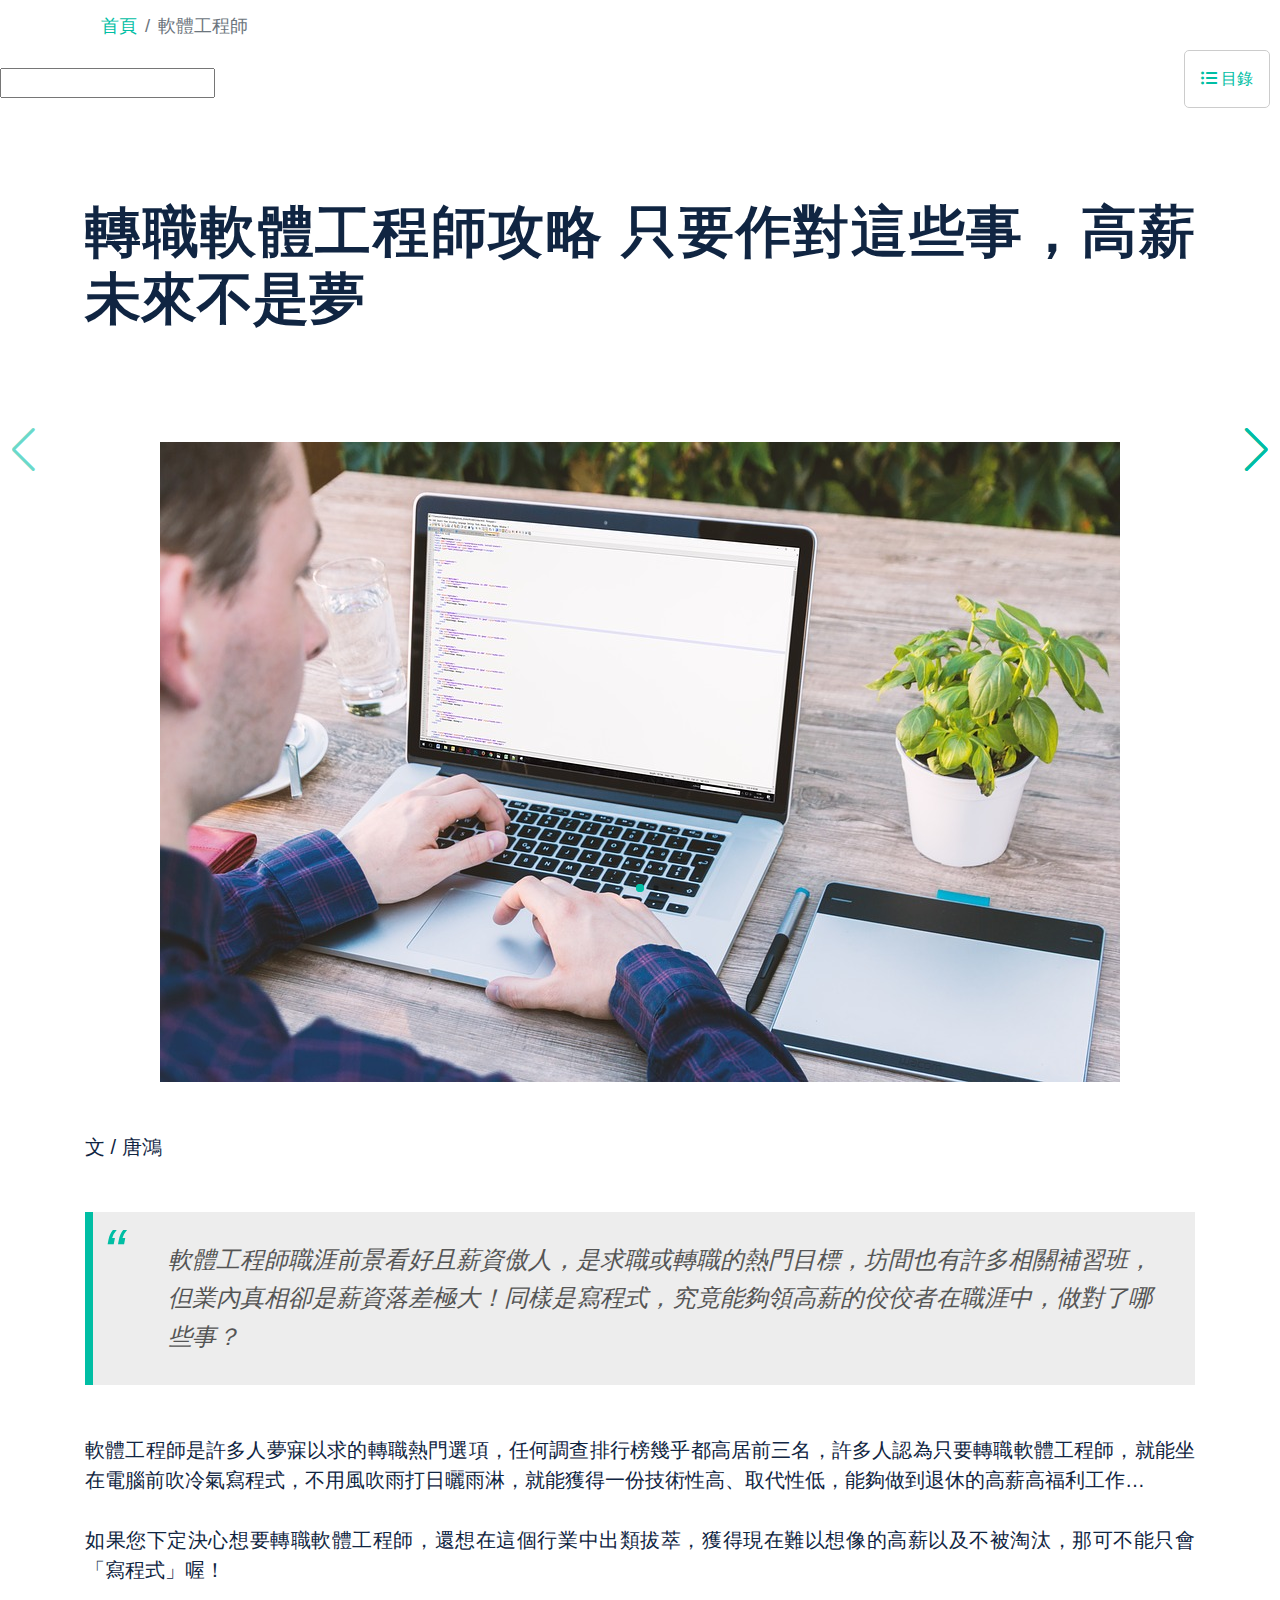
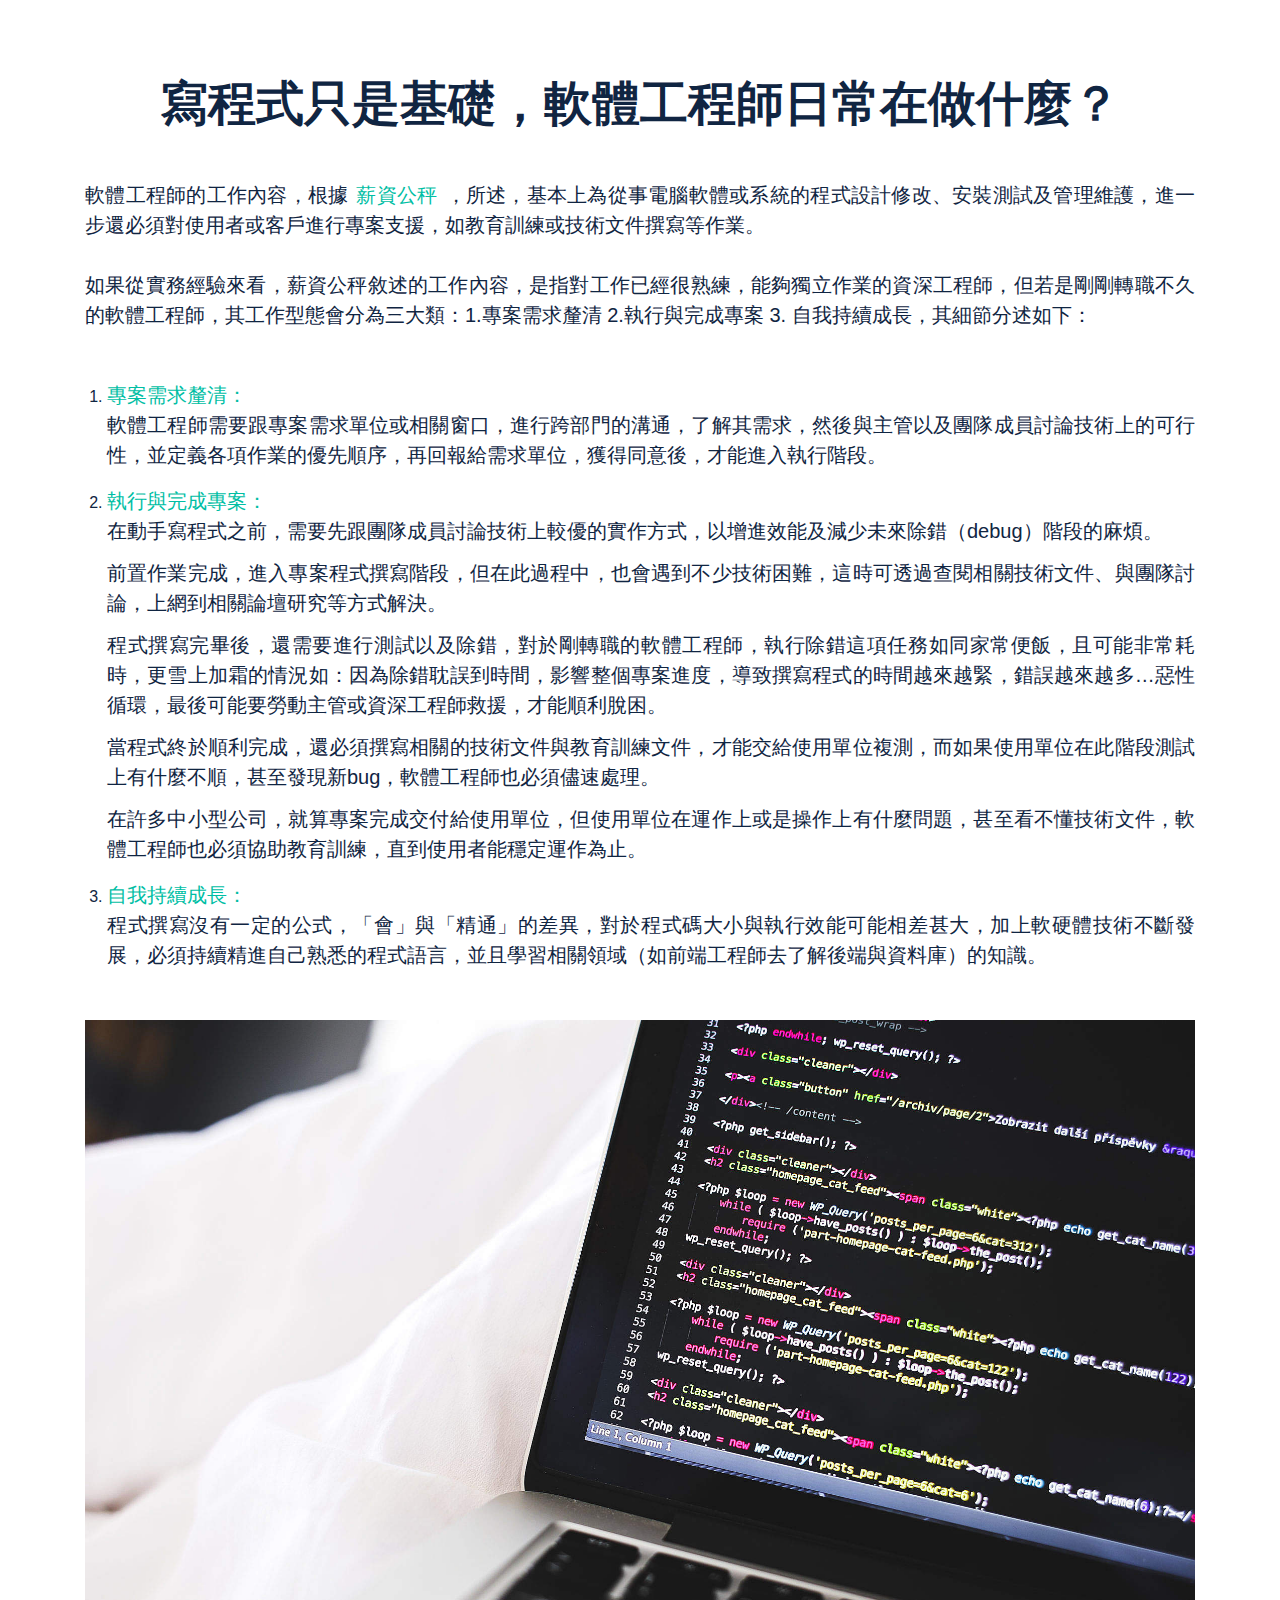
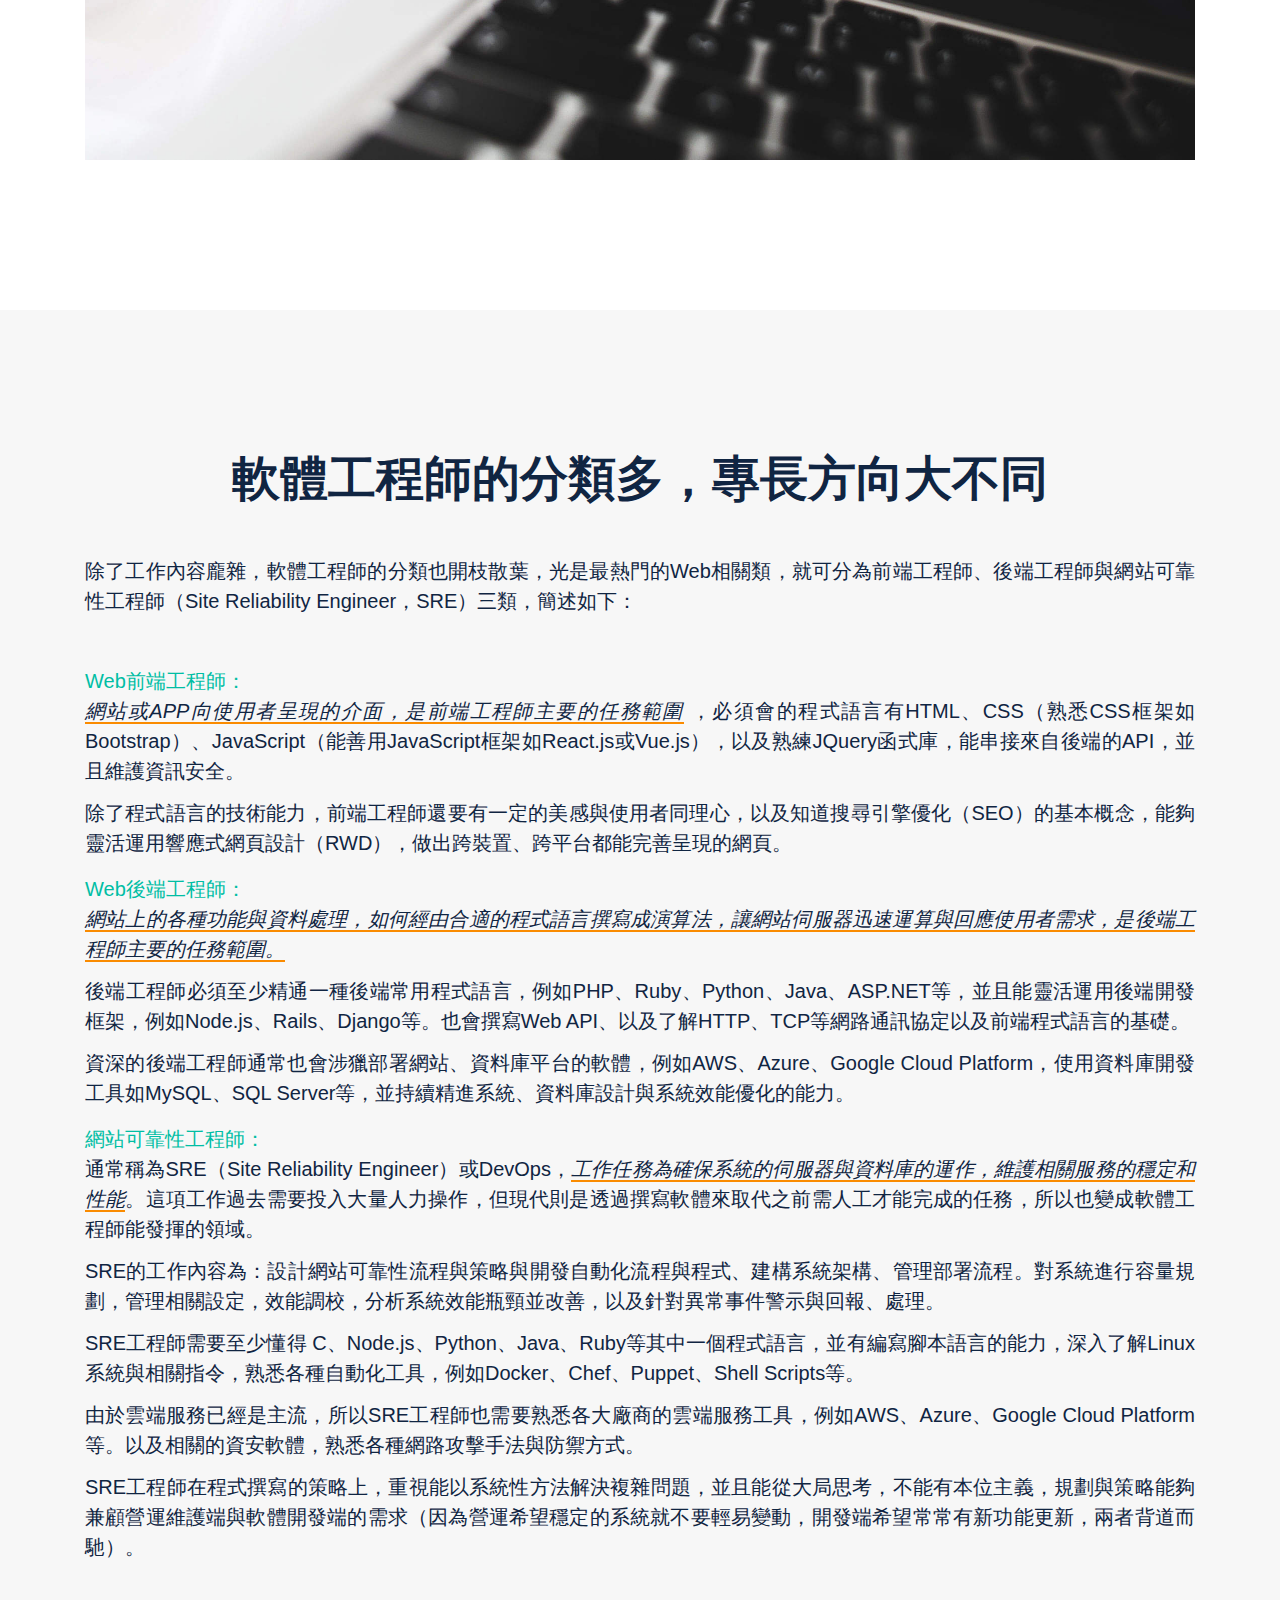
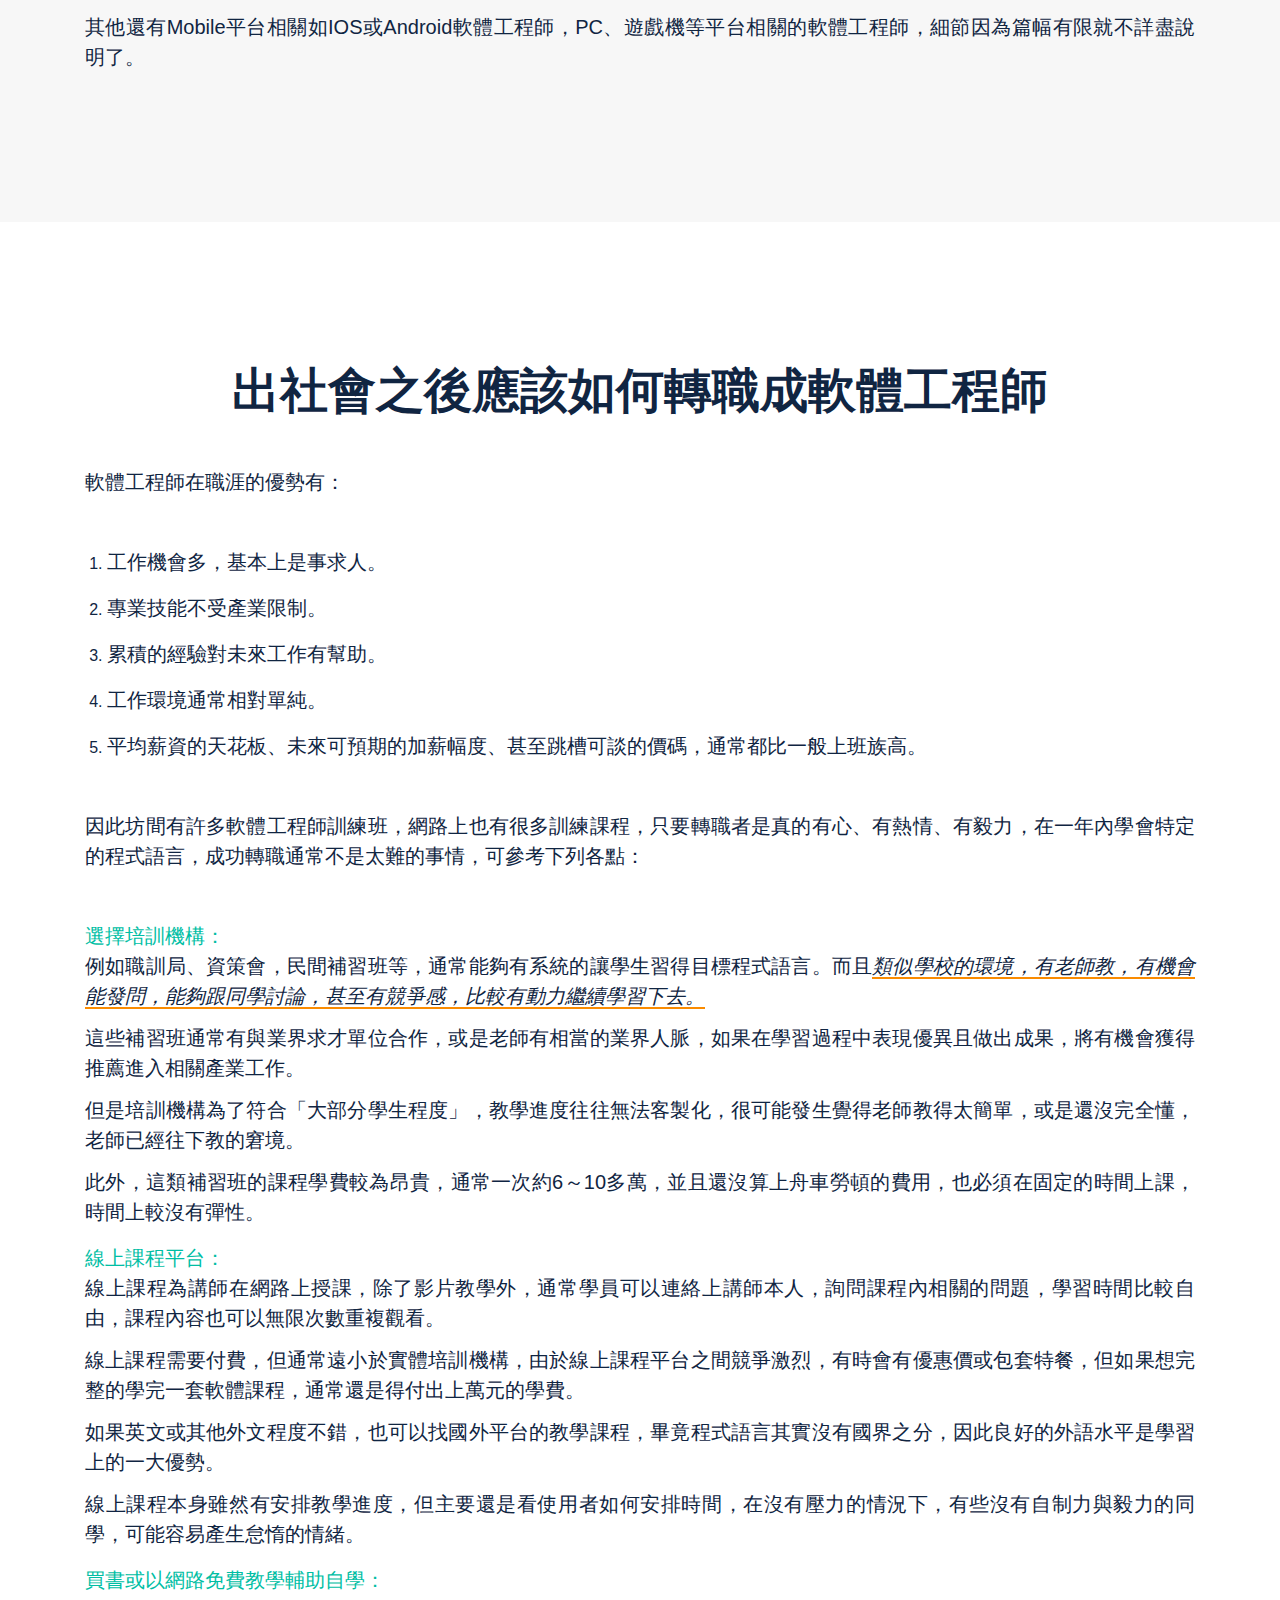
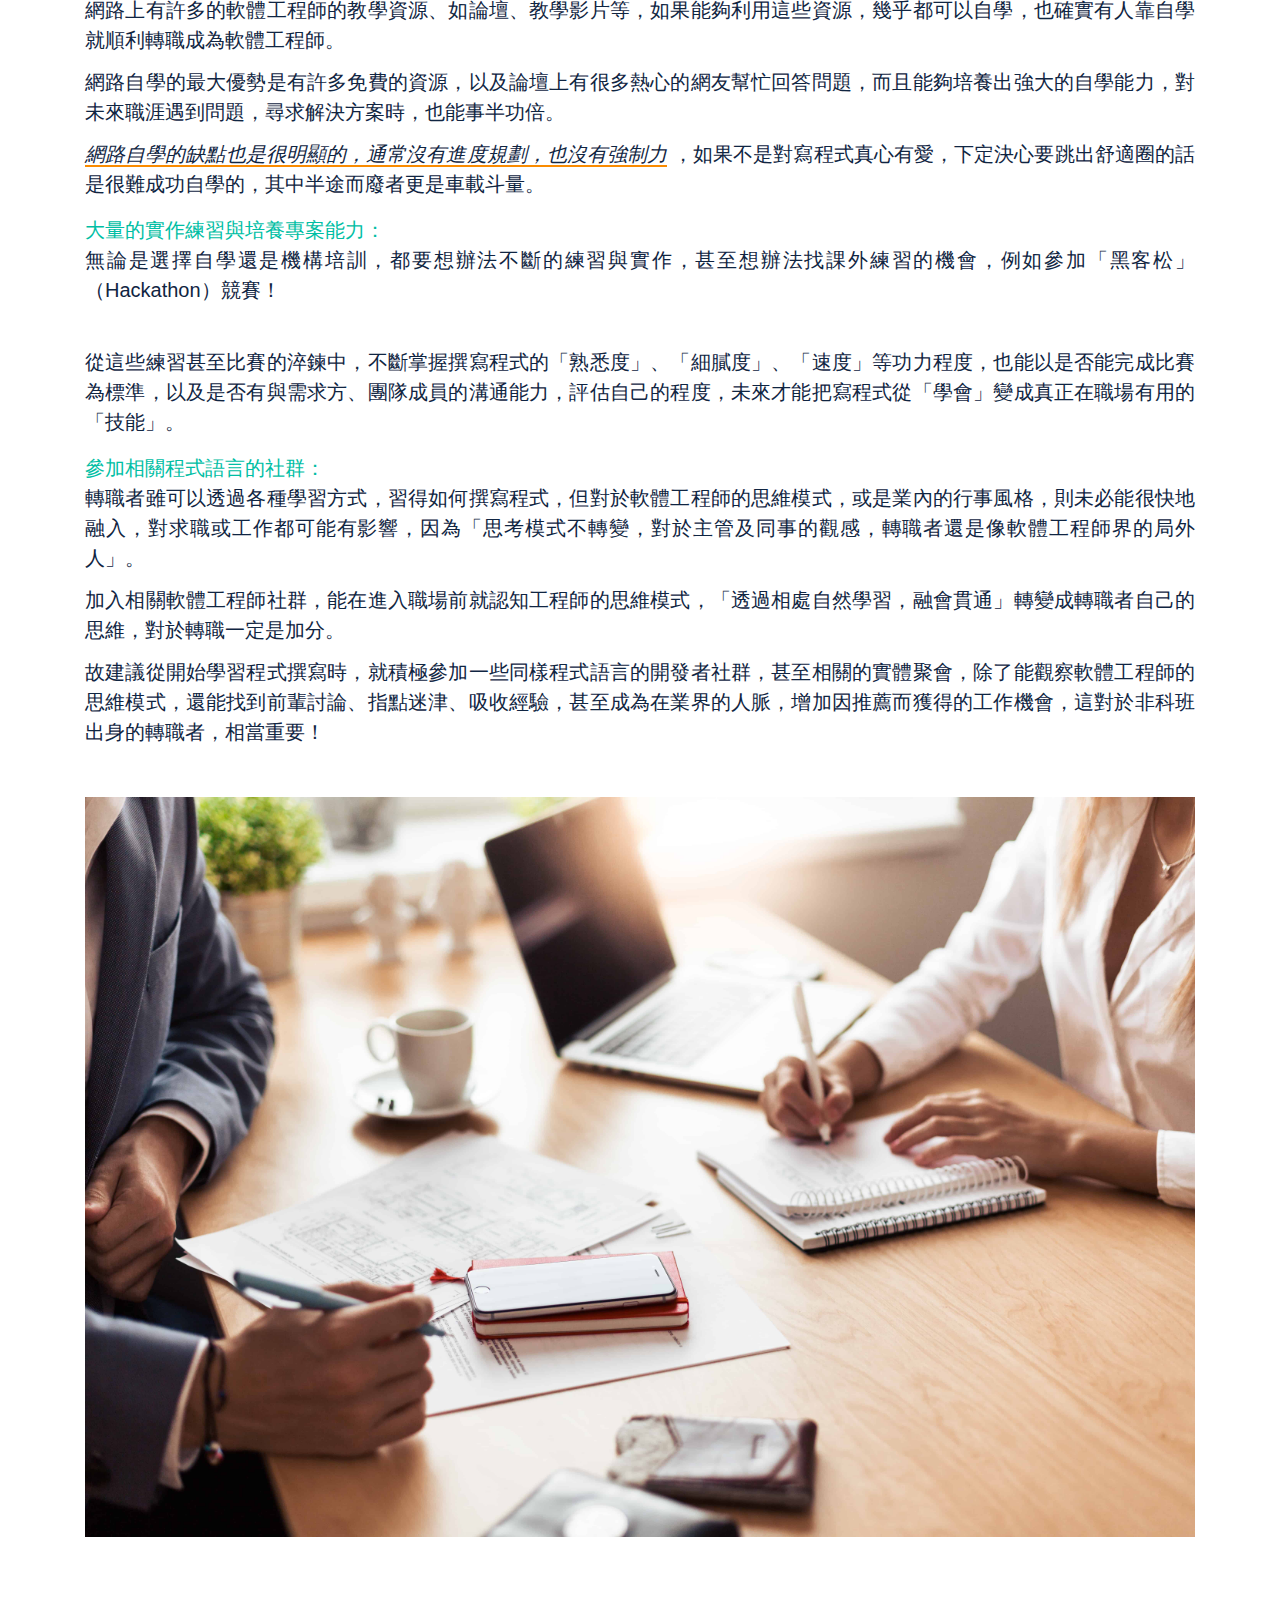
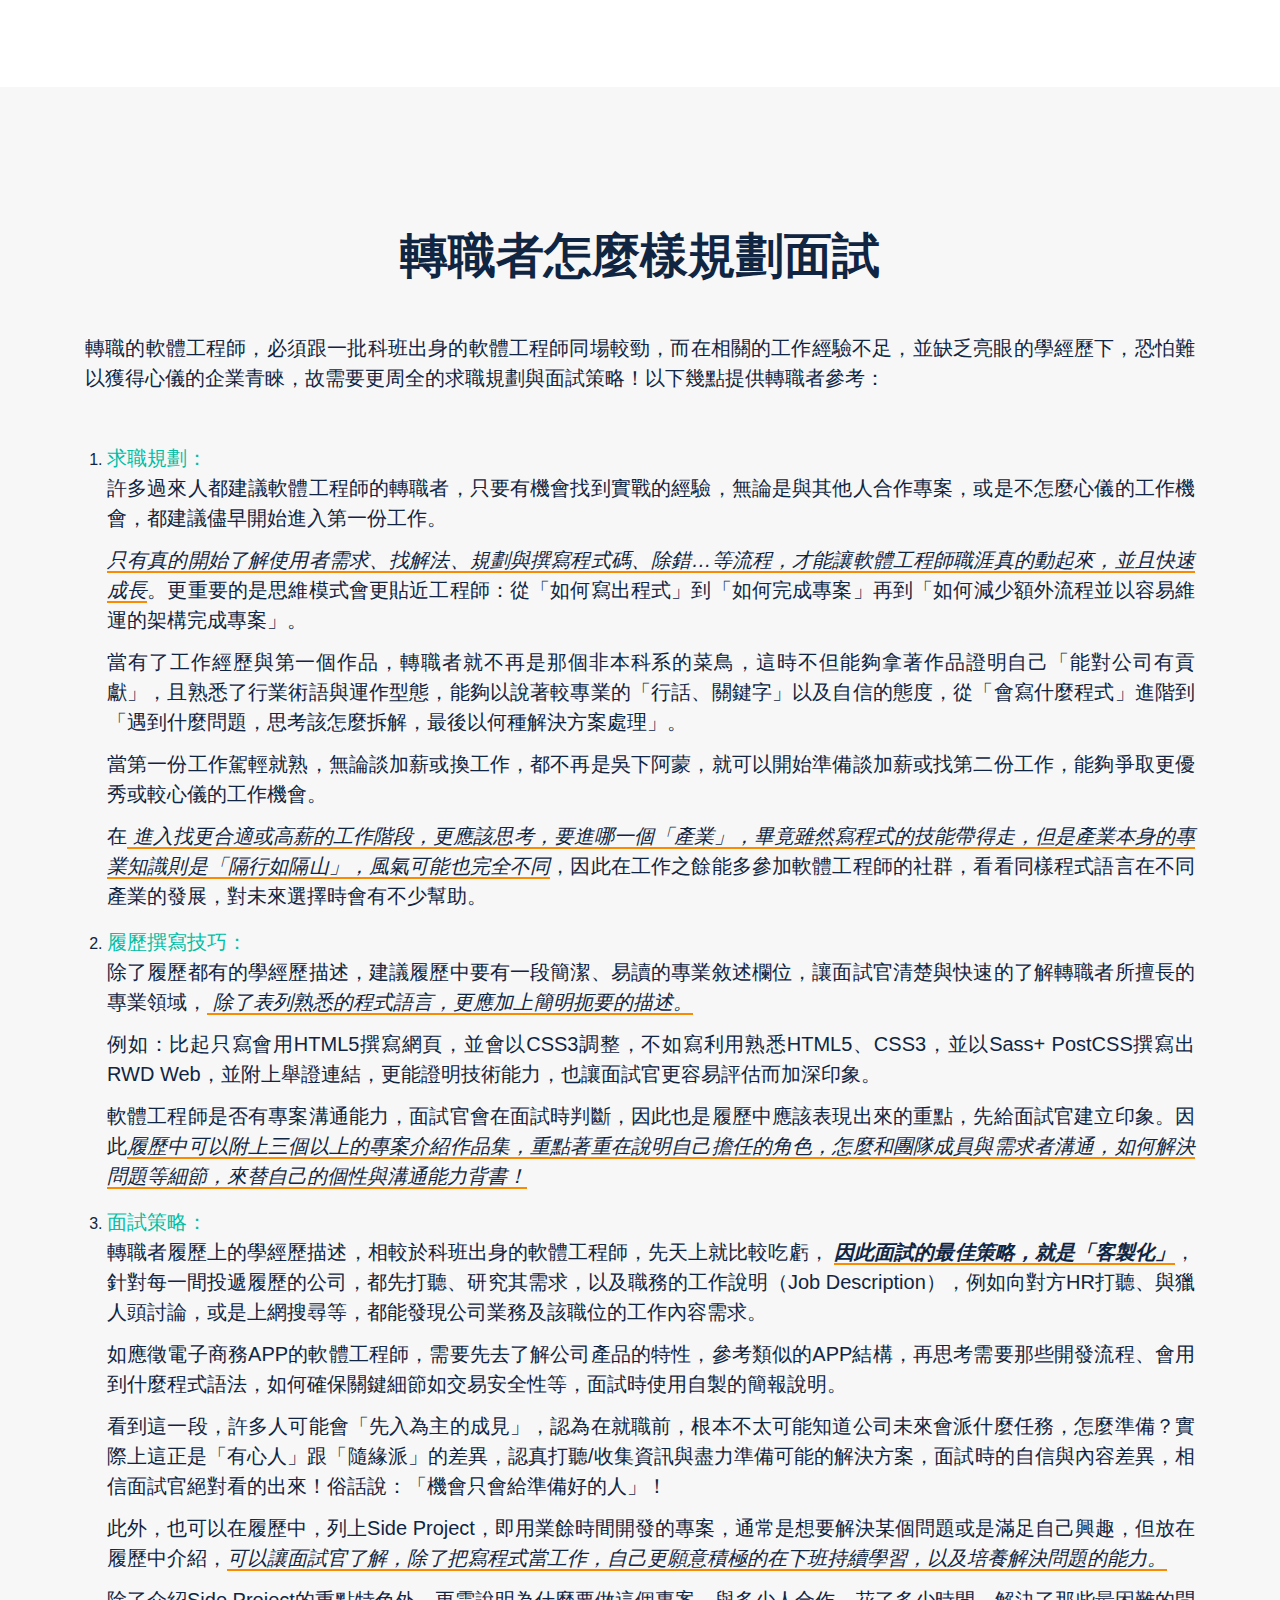
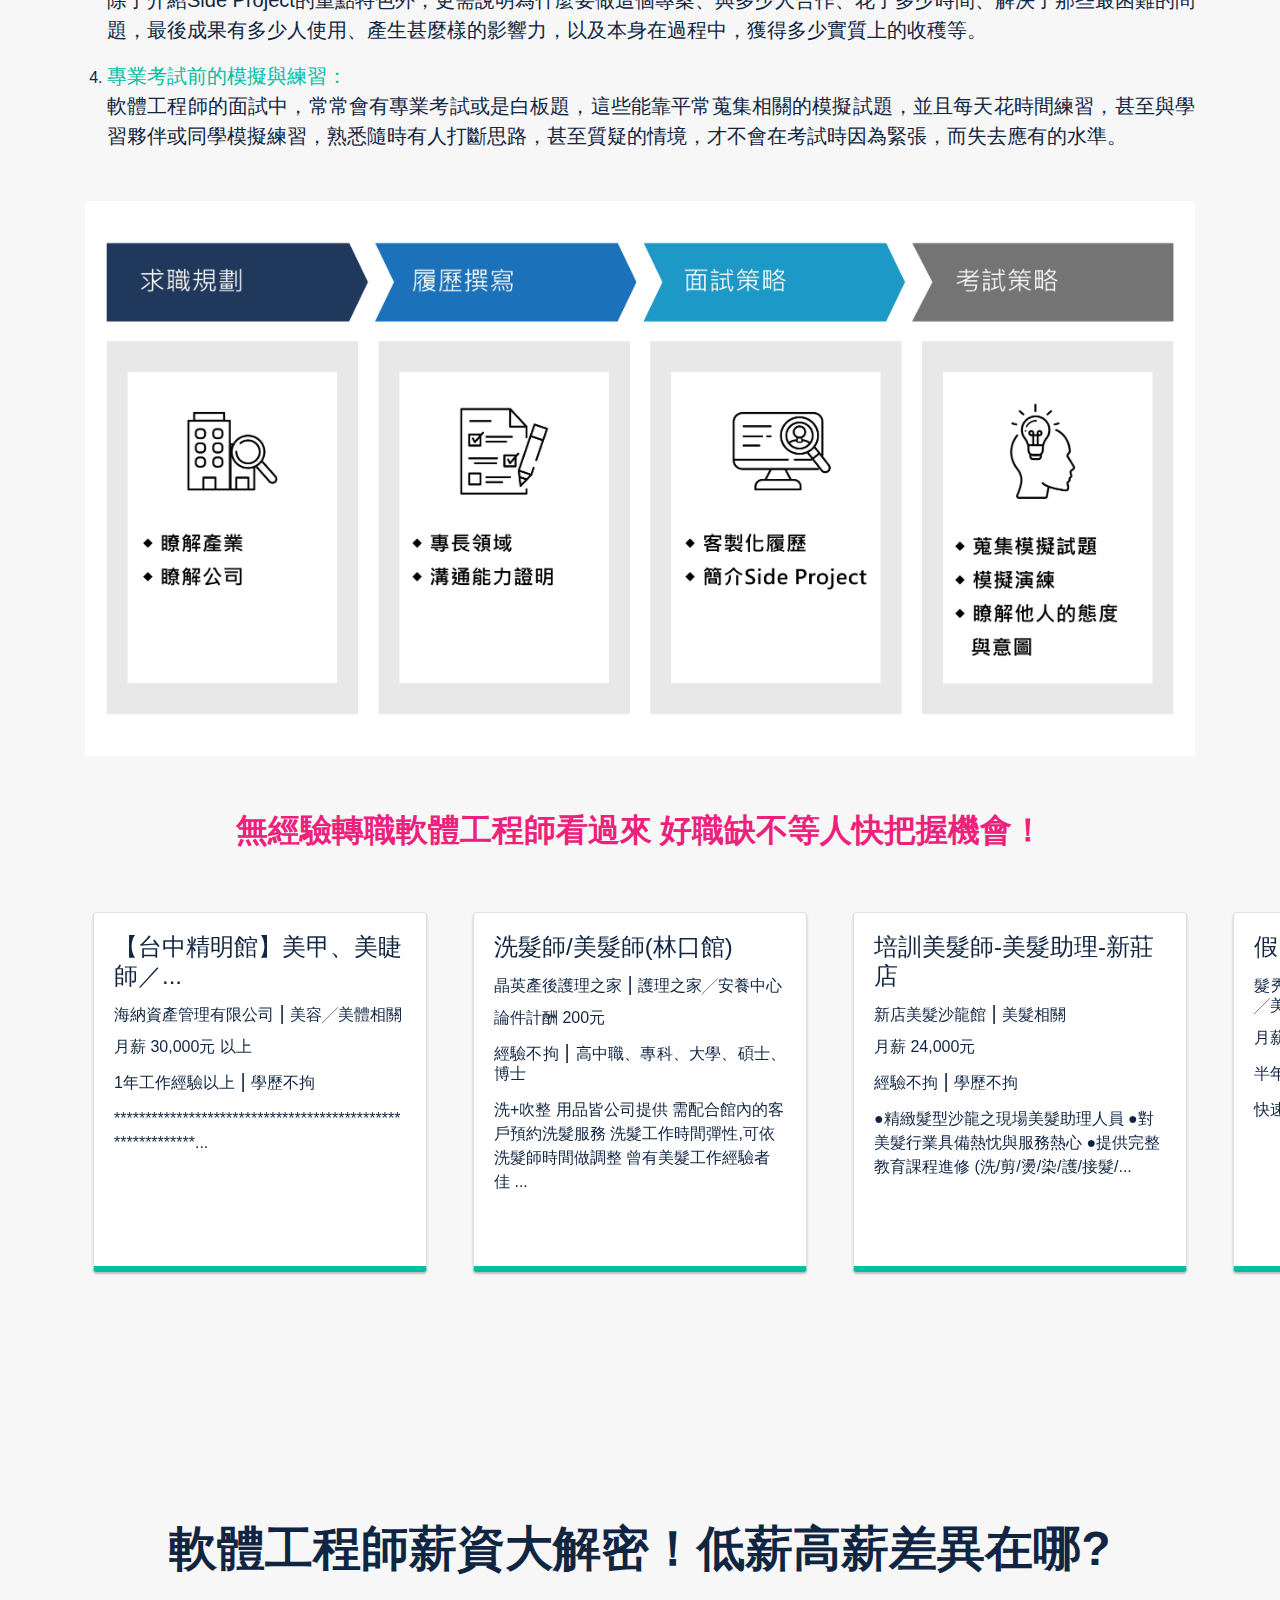
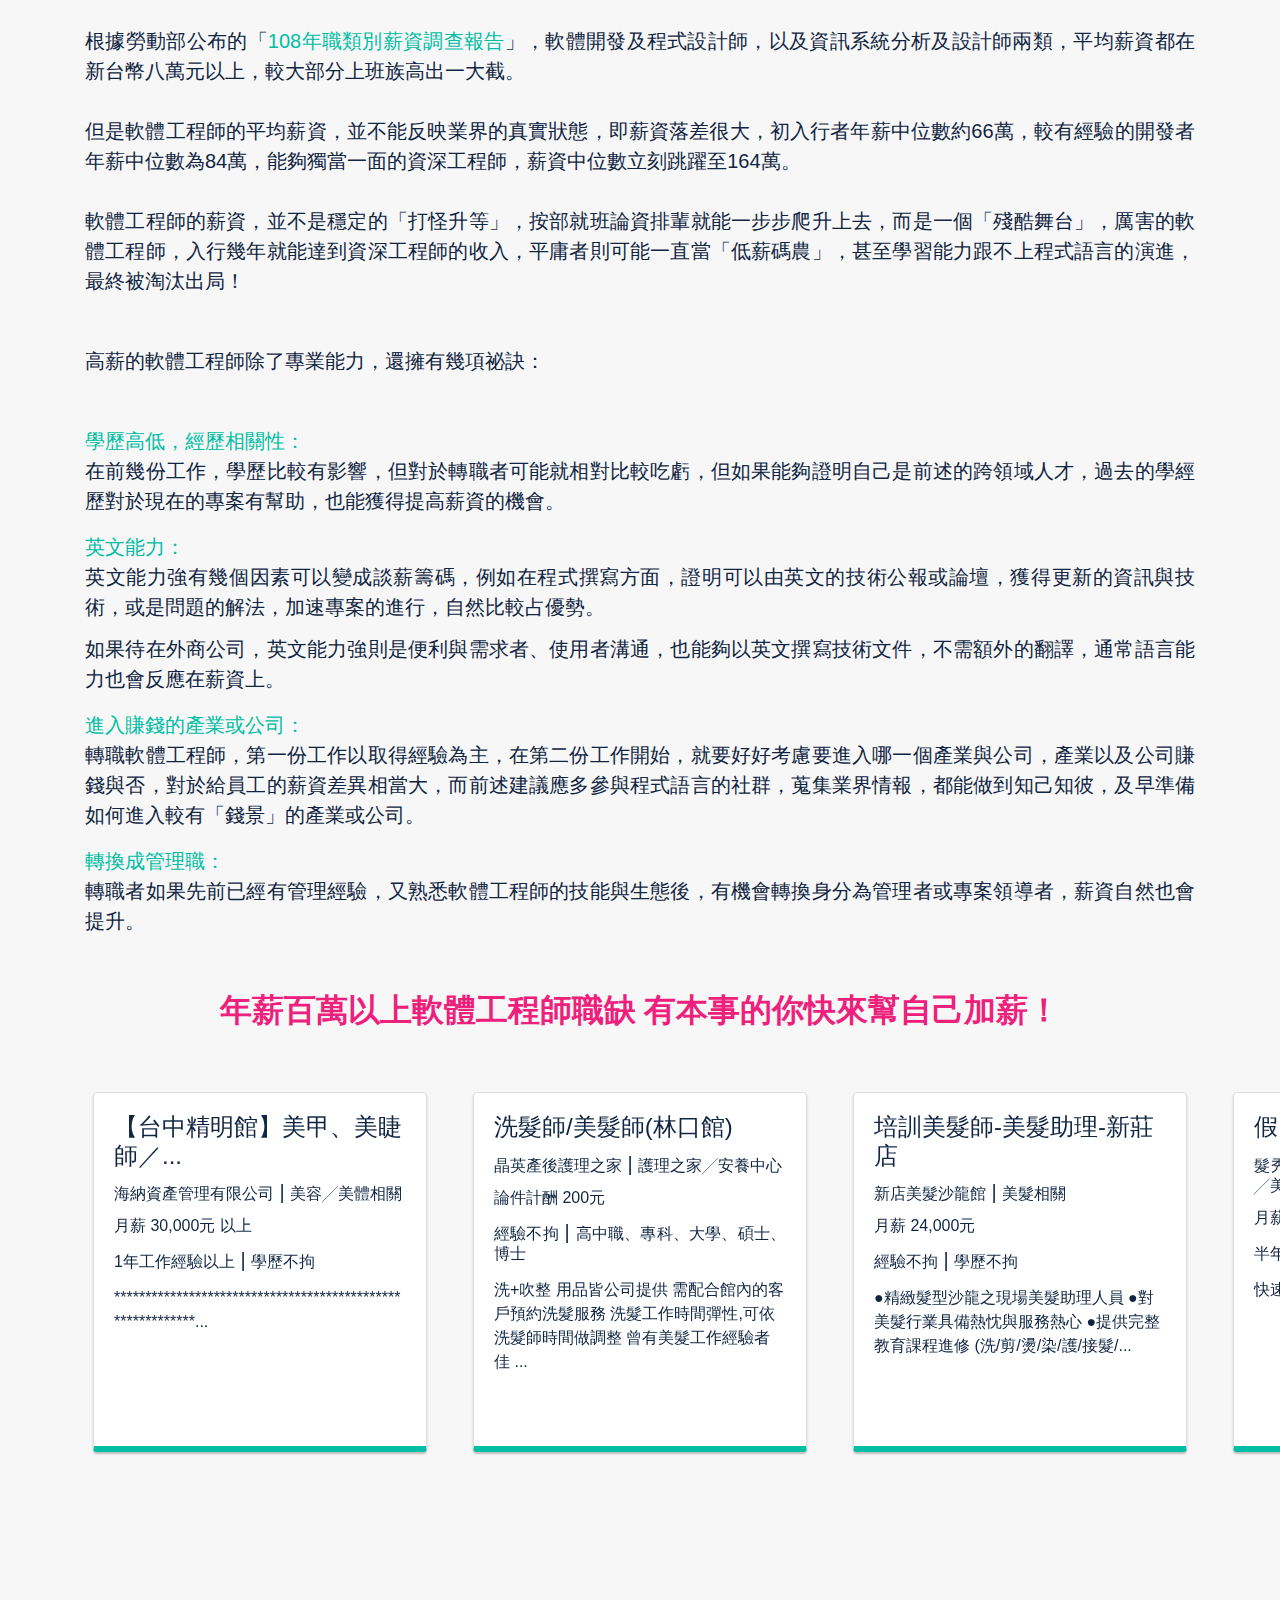
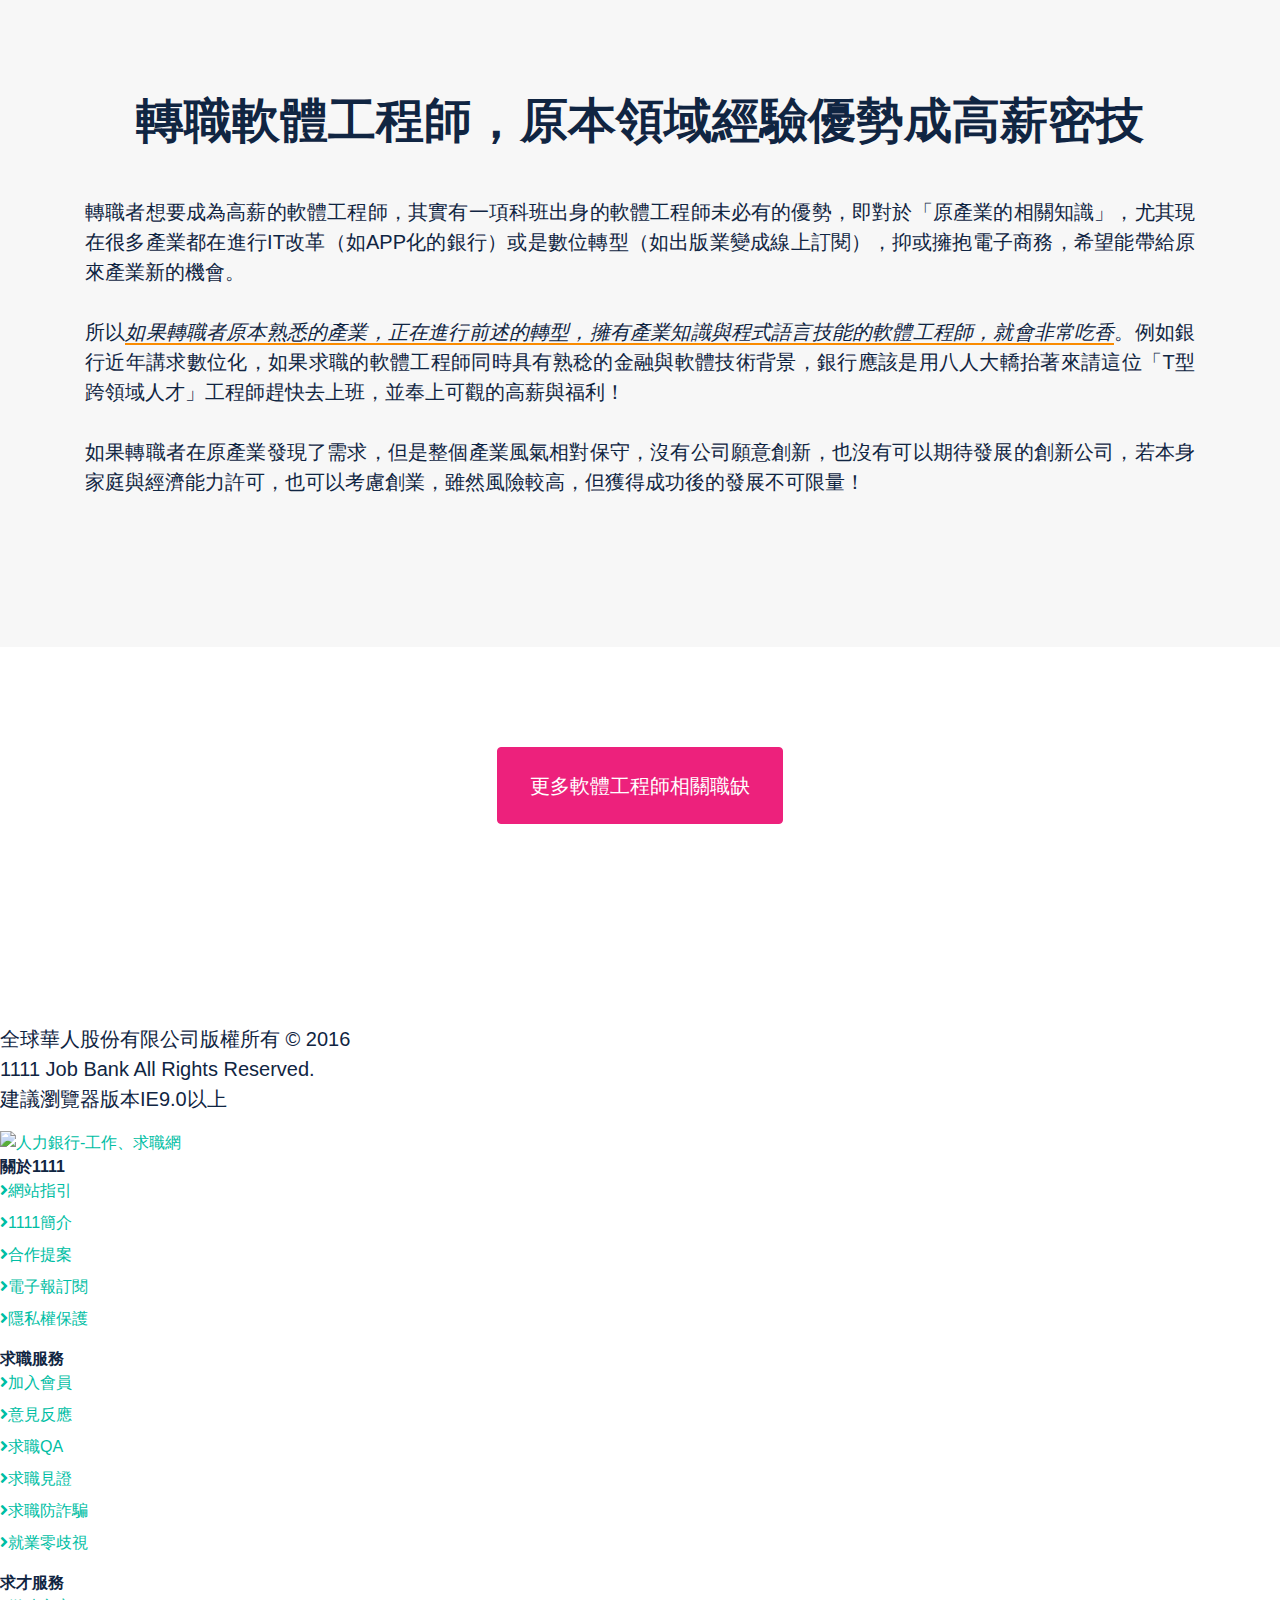
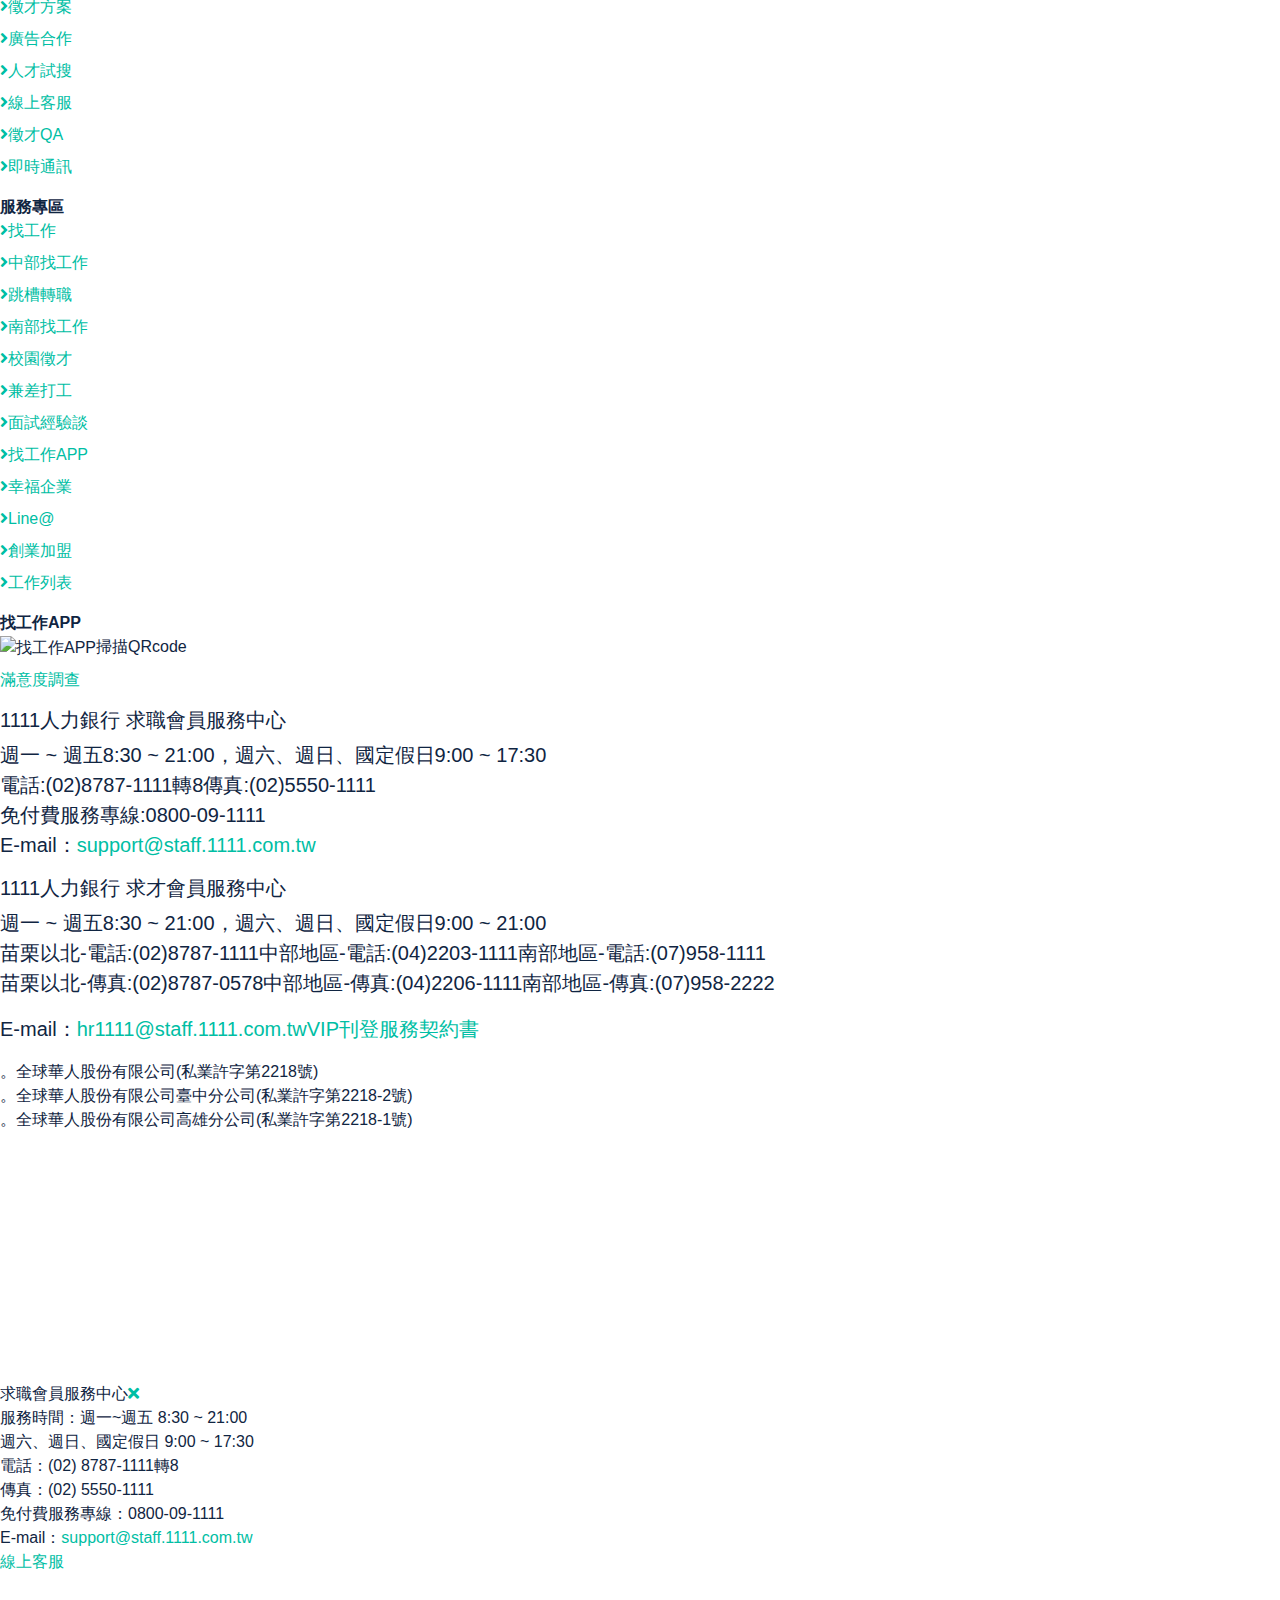
==== index.html @ fdcea4b1 "Add files via upload" ====
﻿
<!DOCTYPE html>
<html  lang="zh-Hant-TW">

<head>
    


<meta charset="UTF-8">
<meta name="viewport" content="width=device-width, initial-scale=1.0">
<title>轉職軟體工程師攻略 只要作對這些事，高薪未來不是夢</title>
<meta name="robots" content="index,follow" />
<meta name="title" content="轉職軟體工程師攻略 只要作對這些事，高薪未來不是夢" />
<meta name="keywords" content="" />
<meta name="description" content="軟體工程師職涯前景看好且薪資傲人，是求職或轉職的熱門目標，坊間也有許多相關補習班，但業內真相卻是薪資落差極大！同樣是寫程式，究竟能夠領高薪的佼佼者在職涯中，做對了哪些事？">
<meta name="company" content="全球華人股份有限公司">
<meta name="copyright" content="全球華人股份有限公司©版權所有">
<meta name="author" content="1111人力銀行 | 全球華人股份有限公司">
<meta property="og:type" content="website" />
<meta property="og:locale" content="zh_TW" />
<meta property="og:title" content="轉職軟體工程師攻略 只要作對這些事，高薪未來不是夢" />
<meta property="og:url" content="https://www.1111.com.tw/position/software-engineer/" />
<meta property="og:image" content="https://www.1111.com.tw/position/img/software-engineer.jpg" />
<meta property="og:description" content="軟體工程師職涯前景看好且薪資傲人，是求職或轉職的熱門目標，坊間也有許多相關補習班，但業內真相卻是薪資落差極大！同樣是寫程式，究竟能夠領高薪的佼佼者在職涯中，做對了哪些事？" />
<meta name="twitter:title" content="轉職軟體工程師攻略 只要作對這些事，高薪未來不是夢" />
<meta name="twitter:description" content="軟體工程師職涯前景看好且薪資傲人，是求職或轉職的熱門目標，坊間也有許多相關補習班，但業內真相卻是薪資落差極大！同樣是寫程式，究竟能夠領高薪的佼佼者在職涯中，做對了哪些事？" />
<meta name="twitter:keywords" content="" />
<meta name="twitter:url" content="https://www.1111.com.tw/position/software-engineer/" />
<meta name="twitter:image" content="https://www.1111.com.tw/position/img/software-engineer.jpg">
<meta property="twitter:card" content="summary_large_image">
<link rel="canonical" href="https://www.1111.com.tw/position/software-engineer.jpg" />
<link rel="stylesheet" href="css/bootstrap.min.css">
<link rel="stylesheet" href="https://cdnjs.cloudflare.com/ajax/libs/font-awesome/5.14.0/css/all.min.css">
<link rel="stylesheet" href="https://unpkg.com/swiper/swiper-bundle.min.css">
<!-- <link rel="stylesheet" href="https://fonts.googleapis.com/css?family=Noto+Sans+TC:100,200,300,400,500,600,700,900&amp;display=swap"> -->
<link href="https://cdn.jsdelivr.net/npm/simplebar@latest/dist/simplebar.css" rel="stylesheet" type="text/css" />
<link rel="stylesheet" href="css/common.css?v=20201223">
<script src="js/jquery-1.11.1.min.js"></script>
<script src="js/bootstrap.bundle.min.js"></script>
<script src="https://unpkg.com/swiper/swiper-bundle.min.js"></script>
<script src="https://cdn.jsdelivr.net/npm/simplebar@latest/dist/simplebar.min.js"></script>
<script type="application/ld+json">
    {
        "@context": "http://schema.org",
        "@type": "BreadcrumbList",
        "itemListElement": [
            { "@type": "ListItem","position": 1,"item": { "@id": "https://www.1111.com.tw/position/", "name": "首頁" } },
            { "@type": "ListItem","position": 2,"item": { "@id": "https://www.1111.com.tw/position/software-engineer/", "name": "業務" } }                
        ]
    }
</script>
    <link rel="stylesheet" href="css/software-engineer.css?v=20201223">
</head>

<body>
    <!--#include virtual="/adbanner/banner_counteru.asp"--><!--#include virtual="/includesU/toplink/toplinknew.asp"-->
    <div class="wrap">
        <header>
            <a href="#category" data-toggle="collapse" class="category d-none d-sm-none d-md-none d-lg-block "><i
                    class="fas fa-list-ul"></i> 目錄</a>
            <a href="#category" data-toggle="collapse" class="category d-block d-sm-block d-md-block d-lg-none"><i
                    class="fas fa-list-ul"></i></a>
            <ul id="category" class="collapse">
                <li>
                    <a href="#section1">
                        寫程式只是基礎，軟體工程師日常在做什麼？
                    </a>
                </li>
                <li>
                    <a href="#section2">
                        軟體工程師的分類多，專長方向大不同
                    </a>
                </li>
                <li>
                    <a href="#section3">
                        出社會之後應該如何轉職成軟體工程師
                    </a>
                </li>
                <li>
                    <a href="#section4">
                        轉職者怎麼樣規劃面試
                    </a>
                </li>
                <li>
                    <a href="#section5">
                        軟體工程師薪資大解密！低薪高薪差異在哪?
                    </a>
                </li>  
            </ul>

        </header>
        
        <!-- / 導航列? -->
        <section class="p-0">
            <div class="container">
                <nav aria-label="breadcrumb">
                    <ol class="breadcrumb">
                        <li class="breadcrumb-item"><a href="/">首頁</a></li>
                        <li class="breadcrumb-item active" aria-current="page">軟體工程師</li>
                        </ul>
                </nav>
                <!-- / 麵包屑 -->
            </div>
        </section>
        <input type="text">
        <section>
            <div class="container">
                <h1>轉職軟體工程師攻略  只要作對這些事，高薪未來不是夢</h1>
                
                <figure class="text-center">
                    <img class="img-fluid d-block img_center" src="img/software-engineer.jpg"
                        alt="軟體工程師">
                </figure>
                <p class="text-left">文 / 唐鴻</p>
               
                <blockquote cite="">軟體工程師職涯前景看好且薪資傲人，是求職或轉職的熱門目標，坊間也有許多相關補習班，但業內真相卻是薪資落差極大！同樣是寫程式，究竟能夠領高薪的佼佼者在職涯中，做對了哪些事？</blockquote>
               
                <p class="mb-for-first-p">
                    軟體工程師是許多人夢寐以求的轉職熱門選項，任何調查排行榜幾乎都高居前三名，許多人認為只要轉職軟體工程師，就能坐在電腦前吹冷氣寫程式，不用風吹雨打日曬雨淋，就能獲得一份技術性高、取代性低，能夠做到退休的高薪高福利工作…<br><br>
                    如果您下定決心想要轉職軟體工程師，還想在這個行業中出類拔萃，獲得現在難以想像的高薪以及不被淘汰，那可不能只會「寫程式」喔！
                </p>
                

                <h2 id="section1" class="text-center">寫程式只是基礎，軟體工程師日常在做什麼？</h2>
                <p class="mb-for-first-p">
                    軟體工程師的工作內容，根據<a href="https://www.jobsalary.com.tw/jobdescription.aspx?codeNo=140202" class="link"
                        target="_blank">薪資公秤</a>，所述，基本上為從事電腦軟體或系統的程式設計修改、安裝測試及管理維護，進一步還必須對使用者或客戶進行專案支援，如教育訓練或技術文件撰寫等作業。<br><br>
                        如果從實務經驗來看，薪資公秤敘述的工作內容，是指對工作已經很熟練，能夠獨立作業的資深工程師，但若是剛剛轉職不久的軟體工程師，其工作型態會分為三大類：1.專案需求釐清 2.執行與完成專案 3. 自我持續成長，其細節分述如下：  
                </p>
                <ol class="decimal-style">
                    <li>
                        <p><span class="deco-color">專案需求釐清：</span><br>
                            <span class="mb-p">
                                軟體工程師需要跟專案需求單位或相關窗口，進行跨部門的溝通，了解其需求，然後與主管以及團隊成員討論技術上的可行性，並定義各項作業的優先順序，再回報給需求單位，獲得同意後，才能進入執行階段。
                            </span>
                        </p>
                    </li>
                    <li>
                        <p><span class="deco-color">執行與完成專案：</span><br>
                            <span class="mb-p">
                                在動手寫程式之前，需要先跟團隊成員討論技術上較優的實作方式，以增進效能及減少未來除錯（debug）階段的麻煩。
                            </span>
                            <span class="mb-p">
                                前置作業完成，進入專案程式撰寫階段，但在此過程中，也會遇到不少技術困難，這時可透過查閱相關技術文件、與團隊討論，上網到相關論壇研究等方式解決。
                            </span>
                            <span class="mb-p">
                                程式撰寫完畢後，還需要進行測試以及除錯，對於剛轉職的軟體工程師，執行除錯這項任務如同家常便飯，且可能非常耗時，更雪上加霜的情況如：因為除錯耽誤到時間，影響整個專案進度，導致撰寫程式的時間越來越緊，錯誤越來越多…惡性循環，最後可能要勞動主管或資深工程師救援，才能順利脫困。
                            </span>
                            <span class="mb-p">
                                當程式終於順利完成，還必須撰寫相關的技術文件與教育訓練文件，才能交給使用單位複測，而如果使用單位在此階段測試上有什麼不順，甚至發現新bug，軟體工程師也必須儘速處理。
                            </span>
                            <span class="mb-p">
                                在許多中小型公司，就算專案完成交付給使用單位，但使用單位在運作上或是操作上有什麼問題，甚至看不懂技術文件，軟體工程師也必須協助教育訓練，直到使用者能穩定運作為止。
                            </span>
           
                            
                        </p>
                    </li>
                    <li>
                        <p><span class="deco-color">自我持續成長：</span><br>
                            <span class="mb-p">
                                程式撰寫沒有一定的公式，「會」與「精通」的差異，對於程式碼大小與執行效能可能相差甚大，加上軟硬體技術不斷發展，必須持續精進自己熟悉的程式語言，並且學習相關領域（如前端工程師去了解後端與資料庫）的知識。
                            </span>
                        </p>
                    </li>
                </ol>

                <figure class="text-center">
                    <img class="img-fluid d-block img_center" src="img/software-engineer-coding.jpg"
                        alt="軟體工程師coding">
                </figure>
            </div>
        </section>
        <section class="gray-bg">
            <div class="container">
                <h2 id="section2" class="text-center">軟體工程師的分類多，專長方向大不同</h2>
                
                <p class="mb-for-first-p">
                    除了工作內容龐雜，軟體工程師的分類也開枝散葉，光是最熱門的Web相關類，就可分為前端工程師、後端工程師與網站可靠性工程師（Site Reliability Engineer，SRE）三類，簡述如下：
                </p>
                
                <ol >
                    <li>
                        <p><span class="deco-color">Web前端工程師：</span><br>
                            <span class="mb-p">
                                <em> 網站或APP向使用者呈現的介面，是前端工程師主要的任務範圍</em>
                                ，必須會的程式語言有HTML、CSS（熟悉CSS框架如Bootstrap）、JavaScript（能善用JavaScript框架如React.js或Vue.js），以及熟練JQuery函式庫，能串接來自後端的API，並且維護資訊安全。 
                            </span>
                            <span class="mb-p">
                                除了程式語言的技術能力，前端工程師還要有一定的美感與使用者同理心，以及知道搜尋引擎優化（SEO）的基本概念，能夠靈活運用響應式網頁設計（RWD），做出跨裝置、跨平台都能完善呈現的網頁。 
                            </span> 
                        </p>
                    </li>
                    <li>
                        <p><span class="deco-color">Web後端工程師：</span><br>
                            <span class="mb-p">
                                <em>網站上的各種功能與資料處理，如何經由合適的程式語言撰寫成演算法，讓網站伺服器迅速運算與回應使用者需求，是後端工程師主要的任務範圍。</em> 
                            </span>  
                            <span class="mb-p">
                                後端工程師必須至少精通一種後端常用程式語言，例如PHP、Ruby、Python、Java、ASP.NET等，並且能靈活運用後端開發框架，例如Node.js、Rails、Django等。也會撰寫Web API、以及了解HTTP、TCP等網路通訊協定以及前端程式語言的基礎。
                            </span> 
                            <span class="mb-p">
                                資深的後端工程師通常也會涉獵部署網站、資料庫平台的軟體，例如AWS、Azure、Google Cloud Platform，使用資料庫開發工具如MySQL、SQL Server等，並持續精進系統、資料庫設計與系統效能優化的能力。
                            </span> 
                        </p>
                    </li>
                    <li>
                        <p><span class="deco-color">網站可靠性工程師：</span><br>
                            <span class="mb-p">
                                通常稱為SRE（Site Reliability Engineer）或DevOps，<em>工作任務為確保系統的伺服器與資料庫的運作，維護相關服務的穩定和性能</em>。這項工作過去需要投入大量人力操作，但現代則是透過撰寫軟體來取代之前需人工才能完成的任務，所以也變成軟體工程師能發揮的領域。
                            </span>
                            <span class="mb-p">
                                SRE的工作內容為：設計網站可靠性流程與策略與開發自動化流程與程式、建構系統架構、管理部署流程。對系統進行容量規劃，管理相關設定，效能調校，分析系統效能瓶頸並改善，以及針對異常事件警示與回報、處理。
                            </span>
                            <span class="mb-p">
                                SRE工程師需要至少懂得 C、Node.js、Python、Java、Ruby等其中一個程式語言，並有編寫腳本語言的能力，深入了解Linux系統與相關指令，熟悉各種自動化工具，例如Docker、Chef、Puppet、Shell Scripts等。
                            </span>
                            <span class="mb-p">
                                由於雲端服務已經是主流，所以SRE工程師也需要熟悉各大廠商的雲端服務工具，例如AWS、Azure、Google Cloud Platform等。以及相關的資安軟體，熟悉各種網路攻擊手法與防禦方式。 
                            </span>
                            <span class="mb-p">
                                SRE工程師在程式撰寫的策略上，重視能以系統性方法解決複雜問題，並且能從大局思考，不能有本位主義，規劃與策略能夠兼顧營運維護端與軟體開發端的需求（因為營運希望穩定的系統就不要輕易變動，開發端希望常常有新功能更新，兩者背道而馳）。
                            </span>
                        </p>
                    </li>
                </ol>
                <p class="mb-for-first-p">
                    其他還有Mobile平台相關如IOS或Android軟體工程師，PC、遊戲機等平台相關的軟體工程師，細節因為篇幅有限就不詳盡說明了。
                </p>



            </div>
        </section>
        <section>
            <div class="container">
                <h2 id="section3" class="text-center">出社會之後應該如何轉職成軟體工程師</h2>
                <p class="mb-for-first-p">
                    軟體工程師在職涯的優勢有：
                </p>
                <ul class="decimal-style">
                    <li>
                        <p>
                            <span class="mb-p">工作機會多，基本上是事求人。</span>      
                        </p>
                    </li>
                    <li>
                        <p>
                            <span class="mb-p"> 專業技能不受產業限制。</span>
                           
                        </p>
                    </li>
                    <li>
                        <p>
                            <span class="mb-p">累積的經驗對未來工作有幫助。</span>                            
                        </p>
                    </li>
                    <li>
                        <p>
                            <span class="mb-p"> 工作環境通常相對單純。</span>
                        </p>
                    </li>
                    <li>
                        <p>
                            <span class="mb-p">平均薪資的天花板、未來可預期的加薪幅度、甚至跳槽可談的價碼，通常都比一般上班族高。 </span>
                        </p>
                    </li>
                </ul>
                <p class="mb-for-first-p">
                    因此坊間有許多軟體工程師訓練班，網路上也有很多訓練課程，只要轉職者是真的有心、有熱情、有毅力，在一年內學會特定的程式語言，成功轉職通常不是太難的事情，可參考下列各點：
                </p>

                <ol>
                    <li>
                        <p><span class="deco-color">選擇培訓機構：</span><br>
                            <span class="mb-p">
                                例如職訓局、資策會，民間補習班等，通常能夠有系統的讓學生習得目標程式語言。而且<em>類似學校的環境，有老師教，有機會能發問，能夠跟同學討論，甚至有競爭感，比較有動力繼續學習下去。</em> 
                            </span>
                            <span class="mb-p">
                                這些補習班通常有與業界求才單位合作，或是老師有相當的業界人脈，如果在學習過程中表現優異且做出成果，將有機會獲得推薦進入相關產業工作。
                            </span>
                            <span class="mb-p">
                                但是培訓機構為了符合「大部分學生程度」，教學進度往往無法客製化，很可能發生覺得老師教得太簡單，或是還沒完全懂，老師已經往下教的窘境。
                            </span>
                            <span class="mb-p">        
                                此外，這類補習班的課程學費較為昂貴，通常一次約6～10多萬，並且還沒算上舟車勞頓的費用，也必須在固定的時間上課，時間上較沒有彈性。
                            </span>
                        </p>
                    </li>
                    <li>
                        <p><span class="deco-color">線上課程平台：</span><br>
                            <span class="mb-p">
                                線上課程為講師在網路上授課，除了影片教學外，通常學員可以連絡上講師本人，詢問課程內相關的問題，學習時間比較自由，課程內容也可以無限次數重複觀看。
                            </span>
                            <span class="mb-p">
                                 線上課程需要付費，但通常遠小於實體培訓機構，由於線上課程平台之間競爭激烈，有時會有優惠價或包套特餐，但如果想完整的學完一套軟體課程，通常還是得付出上萬元的學費。
                            </span>
                            <span class="mb-p">
                                如果英文或其他外文程度不錯，也可以找國外平台的教學課程，畢竟程式語言其實沒有國界之分，因此良好的外語水平是學習上的一大優勢。
                            </span>
                            <span class="mb-p">
                                線上課程本身雖然有安排教學進度，但主要還是看使用者如何安排時間，在沒有壓力的情況下，有些沒有自制力與毅力的同學，可能容易產生怠惰的情緒。
                            </span>
                        </p>
                    </li>
                    <li>
                        <p><span class="deco-color"> 買書或以網路免費教學輔助自學：</span><br>
                            <span class="mb-p">
                                網路上有許多的軟體工程師的教學資源、如論壇、教學影片等，如果能夠利用這些資源，幾乎都可以自學，也確實有人靠自學就順利轉職成為軟體工程師。
                            </span>
                            <span class="mb-p">
                                網路自學的最大優勢是有許多免費的資源，以及論壇上有很多熱心的網友幫忙回答問題，而且能夠培養出強大的自學能力，對未來職涯遇到問題，尋求解決方案時，也能事半功倍。
                            </span>
                            <span class="mb-p">
                                <em>網路自學的缺點也是很明顯的，通常沒有進度規劃，也沒有強制力</em> ，如果不是對寫程式真心有愛，下定決心要跳出舒適圈的話是很難成功自學的，其中半途而廢者更是車載斗量。
                            </span>
                        </p>
                    </li>
                    <li>
                        <p><span class="deco-color"> 大量的實作練習與培養專案能力：</span><br>
                            <span class="mb-p">
                                無論是選擇自學還是機構培訓，都要想辦法不斷的練習與實作，甚至想辦法找課外練習的機會，例如參加「黑客松」（Hackathon）競賽！<br><br>
                            </span>
                            <span class="mb-p">
                                從這些練習甚至比賽的淬鍊中，不斷掌握撰寫程式的「熟悉度」、「細膩度」、「速度」等功力程度，也能以是否能完成比賽為標準，以及是否有與需求方、團隊成員的溝通能力，評估自己的程度，未來才能把寫程式從「學會」變成真正在職場有用的「技能」。
                            </span>
                        </p>
                    </li>
                    <li>
                    <li>
                        <p><span class="deco-color">  參加相關程式語言的社群：</span><br>
                            <span class="mb-p">
                                轉職者雖可以透過各種學習方式，習得如何撰寫程式，但對於軟體工程師的思維模式，或是業內的行事風格，則未必能很快地融入，對求職或工作都可能有影響，因為「思考模式不轉變，對於主管及同事的觀感，轉職者還是像軟體工程師界的局外人」。
                            </span>
                            <span class="mb-p">
                                加入相關軟體工程師社群，能在進入職場前就認知工程師的思維模式，「透過相處自然學習，融會貫通」轉變成轉職者自己的思維，對於轉職一定是加分。
                            </span>
                            <span class="mb-p">
                                故建議從開始學習程式撰寫時，就積極參加一些同樣程式語言的開發者社群，甚至相關的實體聚會，除了能觀察軟體工程師的思維模式，還能找到前輩討論、指點迷津、吸收經驗，甚至成為在業界的人脈，增加因推薦而獲得的工作機會，這對於非科班出身的轉職者，相當重要！
                            </span>
                        </p>
                    </li>
                </ol>


                <figure class="text-center">
                    <img class="img-fluid d-block img_center" src="img/software-engineer-interview.jpg"
                        alt="軟體工程師面試">
                </figure>

            </div>
        </section>
        <section class="gray-bg">
            <div class="container">
                <h2 id="section4" class="text-center">轉職者怎麼樣規劃面試</h2>
                <p class="mb-for-first-p">
                    轉職的軟體工程師，必須跟一批科班出身的軟體工程師同場較勁，而在相關的工作經驗不足，並缺乏亮眼的學經歷下，恐怕難以獲得心儀的企業青睞，故需要更周全的求職規劃與面試策略！以下幾點提供轉職者參考：
                </p>
                <ol class="decimal-style">
                    <li>
                        <p><span class="deco-color"> 求職規劃：</span><br>
                            <span class="mb-p">
                                許多過來人都建議軟體工程師的轉職者，只要有機會找到實戰的經驗，無論是與其他人合作專案，或是不怎麼心儀的工作機會，都建議儘早開始進入第一份工作。
                            </span>
                            <span class="mb-p">
                                <em>只有真的開始了解使用者需求、找解法、規劃與撰寫程式碼、除錯…等流程，才能讓軟體工程師職涯真的動起來，並且快速成長</em>。更重要的是思維模式會更貼近工程師：從「如何寫出程式」到「如何完成專案」再到「如何減少額外流程並以容易維運的架構完成專案」。
                            </span>
                            <span class="mb-p">
                                當有了工作經歷與第一個作品，轉職者就不再是那個非本科系的菜鳥，這時不但能夠拿著作品證明自己「能對公司有貢獻」，且熟悉了行業術語與運作型態，能夠以說著較專業的「行話、關鍵字」以及自信的態度，從「會寫什麼程式」進階到「遇到什麼問題，思考該怎麼拆解，最後以何種解決方案處理」。
                            </span>
                            <span class="mb-p">
                                當第一份工作駕輕就熟，無論談加薪或換工作，都不再是吳下阿蒙，就可以開始準備談加薪或找第二份工作，能夠爭取更優秀或較心儀的工作機會。
                            </span>
                            <span class="mb-p">
                                在<em> 進入找更合適或高薪的工作階段，更應該思考，要進哪一個「產業」，畢竟雖然寫程式的技能帶得走，但是產業本身的專業知識則是「隔行如隔山」，風氣可能也完全不同</em>，因此在工作之餘能多參加軟體工程師的社群，看看同樣程式語言在不同產業的發展，對未來選擇時會有不少幫助。
                            </span>
                        </p>
                    </li>
                    <li>
                        <p><span class="deco-color">履歷撰寫技巧：</span><br>
                            <span class="mb-p">
                                除了履歷都有的學經歷描述，建議履歷中要有一段簡潔、易讀的專業敘述欄位，讓面試官清楚與快速的了解轉職者所擅長的專業領域，<em> 除了表列熟悉的程式語言，更應加上簡明扼要的描述。</em>
                            </span>
                            <span class="mb-p">
                                例如：比起只寫會用HTML5撰寫網頁，並會以CSS3調整，不如寫利用熟悉HTML5、CSS3，並以Sass+ PostCSS撰寫出RWD Web，並附上舉證連結，更能證明技術能力，也讓面試官更容易評估而加深印象。
                            </span>
                            <span class="mb-p">
                                軟體工程師是否有專案溝通能力，面試官會在面試時判斷，因此也是履歷中應該表現出來的重點，先給面試官建立印象。因此<em>履歷中可以附上三個以上的專案介紹作品集，重點著重在說明自己擔任的角色，怎麼和團隊成員與需求者溝通，如何解決問題等細節，來替自己的個性與溝通能力背書！</em>
                            </span>
                        </p>
                    </li>
                    <li>
                        <p><span class="deco-color"> 面試策略：</span><br>
                        <span class="mb-p">
                            轉職者履歷上的學經歷描述，相較於科班出身的軟體工程師，先天上就比較吃虧， <em> <strong>因此面試的最佳策略，就是「客製化」</strong></em>，針對每一間投遞履歷的公司，都先打聽、研究其需求，以及職務的工作說明（Job Description），例如向對方HR打聽、與獵人頭討論，或是上網搜尋等，都能發現公司業務及該職位的工作內容需求。
                        </span>
                        <span class="mb-p">
                            如應徵電子商務APP的軟體工程師，需要先去了解公司產品的特性，參考類似的APP結構，再思考需要那些開發流程、會用到什麼程式語法，如何確保關鍵細節如交易安全性等，面試時使用自製的簡報說明。
                        </span>
                        <span class="mb-p">
                            看到這一段，許多人可能會「先入為主的成見」，認為在就職前，根本不太可能知道公司未來會派什麼任務，怎麼準備？實際上這正是「有心人」跟「隨緣派」的差異，認真打聽/收集資訊與盡力準備可能的解決方案，面試時的自信與內容差異，相信面試官絕對看的出來！俗話說：「機會只會給準備好的人」！
                        </span>
                        <span class="mb-p">
                            此外，也可以在履歷中，列上Side Project，即用業餘時間開發的專案，通常是想要解決某個問題或是滿足自己興趣，但放在履歷中介紹，<em>可以讓面試官了解，除了把寫程式當工作，自己更願意積極的在下班持續學習，以及培養解決問題的能力。</em>
                        </span>
                        <span class="mb-p">
                            除了介紹Side Project的重點特色外，更需說明為什麼要做這個專案、與多少人合作、花了多少時間、解決了那些最困難的問題，最後成果有多少人使用、產生甚麼樣的影響力，以及本身在過程中，獲得多少實質上的收穫等。
                        </span>
                        </p>
                    </li>
                    <li>
                        <p><span class="deco-color">專業考試前的模擬與練習：</span><br>
                            <span class="mb-p">
                                軟體工程師的面試中，常常會有專業考試或是白板題，這些能靠平常蒐集相關的模擬試題，並且每天花時間練習，甚至與學習夥伴或同學模擬練習，熟悉隨時有人打斷思路，甚至質疑的情境，才不會在考試時因為緊張，而失去應有的水準。
                            </span>
                        </p>
                    </li>
                </ol>


                <figure class="text-center">
                    <div class="software-engineer_img-pc"> 
                        <img class="img-fluid d-block img_center" src="img/software-engineer-interview-to-do-list.jpg"
                        alt="軟體工程師面試">
                    </div>
                    <div class="software-engineer_img-Mobile"> 
                        <img class="img-fluid d-block img_center" src="img/1111 icon0-05.jpg"
                        alt="軟體工程師面試">
                    </div>
                </figure>


                <!-- <div class="table-responsive simplebar">
                    <table class="mx-auto" id="table2-1">
                        <tr>
                            <th class="w-25">階段</th>
                           
                            <th class="w-50">準備事項</th>
                        </tr>
                        <tr>
                            <td>求職規劃</td>
                           
                            <td>
                                <ol>
                                    <li>了解產業 </li>
                                    <li>了解公司</li>
                                </ol>
                            </td>
                        </tr>
                        <tr>
                           
                            <td>履歷撰寫</td>
                            <td>
                                <ol>
                                    <li>專長領域</li>
                                    <li>溝通能力證明</li>
                                </ol>
                            </td>
                        </tr>
                        <tr>
                            <td>面試策略</td>
                    
                            <td>
                                <ol>
                                    <li>客製化履歷</li>
                                    <li>簡介Side Project</li>
                    
                                </ol>
                            </td>
                        </tr>
                        <tr>
                            <td>考試策略</td>
                            <td>
                                <ol>
                                    <li>蒐集模擬試題
                                    </li>
                                    <li>瞭解他人的態度與意圖</li>
                                    <li>模擬演練</li>
                                </ol>
                            </td>
                        </tr>
                    </table>
                </div> -->
                <span class="d-block text-center highlighter">無經驗轉職軟體工程師看過來  好職缺不等人快把握機會！</span>
                <!-- Slider main container -->
                <div class="swiper-container">
                    <!-- Additional required wrapper -->
                    <div class="swiper-wrapper">
                        <!-- Slides -->
                        <div class="swiper-slide">    <div class="card">        <div class="card-body">            <a class="stretched-link" href="/job/91425505/" target="_blank"></a>            <h4 class="jobTitle card-title">【台中精明館】美甲、美睫師／台中西區-想創業的美髮師/美髮專業設計師/美髮師</h4>            <p class="card-text cmpName"><span class="cmp">海納資產管理有限公司</span> | <span class="cmpTrade">美容╱美體相關</span></p>            <p class="jobSalary card-text">月薪 30,000元 以上</p>            <p class="card-text story"><span class="exp">1年工作經驗以上</span> | <span class="gr">學歷不拘</span></p>            <p class="jobContent card-text">***************************************************************************************
                    職缺需求: 專業美睫師、專業美甲師、紋繡老師、美容老師
                    （媒合至店家都需執有專業證照）

                    只要肯學習,認真上近肯負責,只要不怕吃苦肯努力都歡迎您～保障底薪30000$（無經驗可）

                    ***************************************************************************************

                    福利制度
                    *完整配合協會教育SOP流程
                    *依考核進階課程並頒發不同階段的證書
                    *頒發國際級證照
                    *自由彈性休假
                    *享每日.每週.每月業績績效分紅
                    *買工具材料店家批發價
                    *練習材料自由取用(部分高成本材料例外)
                    *達團體業積門檻慶功宴、聚餐、旅遊
                    *同事不會惡性競爭，安心培養指定的牢點(客戶)
                    *做越久越穩定，高收入不是夢!

                    1.業界唯一內地298家通路,日本一間
                    2.業界唯一可外派內地駐點
                    3.業界唯一可般發給國際型證照
                    4.業界唯一經理人制度
                    5.業界最完善的分紅制度
                    6.業界唯一國際型連鎖加盟
                    (1)培訓儲備店長可享無限的店績分紅，想達到你就來吧!!!
                    (2)培養專業講師授課教學(可選擇中國、美國、日本教課)
                    (3)技術指導總監(可選擇中國、美國、日本教課)
                    誠徵有志一同的專業美睫美甲技術者,和團隊一起打造美麗終身志業!

                    2015年美睫美甲業最好的機會來臨
                    公司代言人有羅志祥.蔡依林.陳喬恩.明道
                    兩岸三地以及日本旗下行業有手錶.皮包.衣服.美容.美睫.美甲.美髮.生技.形象設計等數百經銷點
                    品牌有MORRIS KˋCLOIEˋNBAˋYUANˋ1975ˋ朵兒極致美學苑ˋ藝皇ˋ天下皇剪....日韓歐美品牌大中華區總代理
                    六月份完成日本分店加盟簽約
                    ––––––––––––––––––––––––––––––––––––––––––––––––––––––––––––––––––––––––
                    北台灣最大品牌!
                    目前全省店數十一間未來一年內公司目標達成二十店
                    目前積極尋找分店長 儲備店長 專業美睫.美甲老師.紋繡老師
                    歡迎中南部有事業心想學一輩子的專業美容技能（店長儲備店長另外可學紋繡技能）
                    挑戰百萬分紅！！！
                    ===============================
                    下列店家皆有職區 （有／無經驗可洽詢）
                    台中一中館：台中市北區三民路三段217號B1-1
                    台中精明館：台中市西區忠明南路12巷2號(中油旁)
                    台南東區館：台南市東區中華東路二段185巷25號
                    高雄三多館：高雄市苓雅區林森二路17巷5號</p>        </div>    </div></div><script  type="application/ld+json">    {        "@context": "http://schema.org",        "@type": "Event",        "startDate": "2021-01-09",        "name": "【台中精明館】美甲、美睫師／台中西區-想創業的美髮師/美髮專業設計師/美髮師",        "eventAttendanceMode": "https://schema.org/OnlineEventAttendanceMode",        "eventStatus": "EventScheduled",        "organizer": {            "name": "1111人力銀行",            "url": "https://www.1111.com.tw"        },        "location": {            "@type": "Place",            "name": "台中市西區",            "address": {                "@type": "PostalAddress",                "postalCode": "403"            }        },        "performer": {            "@type": "Organization",            "url": "https://www.1111.com.tw/corp/73173422/?agent=home_position_schema_sales",            "name": "海納資產管理有限公司"        },        "description": "***************************************************************************************職缺需求: 專業美睫師、專業美甲師、紋繡老師、美容老師（媒合至店家都需執有專業證照）只要肯學習,認真上近肯負責,只要不怕吃苦肯努力都歡迎您～保障底薪30000$（無經驗可）***************************************************************************************福利制度*完整配合協會教育SOP流程*依考核進階課程並頒發不同階段的證書*頒發國際級證照*自由彈性休假*享每日.每週.每月業績績效分紅*買工具材料店家批發價*練習材料自由取用(部分高成本材料例外)*達團體業積門檻慶功宴、聚餐、旅遊*同事不會惡性競爭，安心培養指定的牢點(客戶)*做越久越穩定，高收入不是夢!1.業界唯一內地298家通路,日本一間2.業界唯一可外派內地駐點3.業界唯一可般發給國際型證照4.業界唯一經理人制度5.業界最完善的分紅制度6.業界唯一國際型連鎖加盟(1)培訓儲備店長可享無限的店績分紅，想達到你就來吧!!!(2)培養專業講師授課教學(可選擇中國、美國、日本教課)(3)技術指導總監(可選擇中國、美國、日本教課)誠徵有志一同的專業美睫美甲技術者,和團隊一起打造美麗終身志業!2015年美睫美甲業最好的機會來臨公司代言人有羅志祥.蔡依林.陳喬恩.明道兩岸三地以及日本旗下行業有手錶.皮包.衣服.美容.美睫.美甲.美髮.生技.形象設計等數百經銷點品牌有MORRIS KˋCLOIEˋNBAˋYUANˋ1975ˋ朵兒極致美學苑ˋ藝皇ˋ天下皇剪....日韓歐美品牌大中華區總代理六月份完成日本分店加盟簽約––––––––––––––––––––––––––––––––––––––––––––––––––––––––––––––––––––––––北台灣最大品牌!目前全省店數十一間未來一年內公司目標達成二十店目前積極尋找分店長 儲備店長 專業美睫.美甲老師.紋繡老師歡迎中南部有事業心想學一輩子的專業美容技能（店長儲備店長另外可學紋繡技能）挑戰百萬分紅！！！下列店家皆有職區 （有／無經驗可洽詢）台中一中館：台中市北區三民路三段217號B1-1台中精明館：台中市西區忠明南路12巷2號(中油旁)台南東區館：台南市東區中華東路二段185巷25號高雄三多館：高雄市苓雅區林森二路17巷5號",        "image": "https://images.1111.com.tw/oad/1355006.jpg",        "url": "https://www.1111.com.tw/job/91425505/?agent=home_position_schema_sales",        "offers": {            "@type": "Offer",            "availability": "https://schema.org/InStock",            "price": "0",            "priceCurrency": "TWD",            "validFrom": "2021-01-09",            "url": "https://www.1111.com.tw/job/91425505/?agent=home_position_schema_sales"        }    }</script><div class="swiper-slide">    <div class="card">        <div class="card-body">            <a class="stretched-link" href="/job/85019494/" target="_blank"></a>            <h4 class="jobTitle card-title">洗髮師/美髮師(林口館)</h4>            <p class="card-text cmpName"><span class="cmp">晶英產後護理之家</span> | <span class="cmpTrade">護理之家╱安養中心</span></p>            <p class="jobSalary card-text">論件計酬 200元</p>            <p class="card-text story"><span class="exp">經驗不拘</span> | <span class="gr">高中職、專科、大學、碩士、博士</span></p>            <p class="jobContent card-text">洗+吹整
                    用品皆公司提供
                    需配合館內的客戶預約洗髮服務 
                    洗髮工作時間彈性,可依洗髮師時間做調整 
                    曾有美髮工作經驗者佳
                    *每週兩次*</p>        </div>    </div></div><script  type="application/ld+json">    {        "@context": "http://schema.org",        "@type": "Event",        "startDate": "2021-01-10",        "name": "洗髮師/美髮師(林口館)",        "eventAttendanceMode": "https://schema.org/OnlineEventAttendanceMode",        "eventStatus": "EventScheduled",        "organizer": {            "name": "1111人力銀行",            "url": "https://www.1111.com.tw"        },        "location": {            "@type": "Place",            "name": "新北市林口區",            "address": {                "@type": "PostalAddress",                "postalCode": "244"            }        },        "performer": {            "@type": "Organization",            "url": "https://www.1111.com.tw/corp/67712194/?agent=home_position_schema_sales",            "name": "晶英產後護理之家"        },        "description": "洗+吹整用品皆公司提供需配合館內的客戶預約洗髮服務 洗髮工作時間彈性,可依洗髮師時間做調整 曾有美髮工作經驗者佳*每週兩次*",        "image": "https://images.1111.com.tw/oad/1355006.jpg",        "url": "https://www.1111.com.tw/job/85019494/?agent=home_position_schema_sales",        "offers": {            "@type": "Offer",            "availability": "https://schema.org/InStock",            "price": "0",            "priceCurrency": "TWD",            "validFrom": "2021-01-10",            "url": "https://www.1111.com.tw/job/85019494/?agent=home_position_schema_sales"        }    }</script><div class="swiper-slide">    <div class="card">        <div class="card-body">            <a class="stretched-link" href="/job/80097534/" target="_blank"></a>            <h4 class="jobTitle card-title">培訓美髮師-美髮助理-新莊店</h4>            <p class="card-text cmpName"><span class="cmp">新店美髮沙龍館</span> | <span class="cmpTrade">美髮相關</span></p>            <p class="jobSalary card-text">月薪 24,000元</p>            <p class="card-text story"><span class="exp">經驗不拘</span> | <span class="gr">學歷不拘</span></p>            <p class="jobContent card-text">●精緻髮型沙龍之現場美髮助理人員
                    ●對美髮行業具備熱忱與服務熱心
                    ●提供完整教育課程進修
                    (洗/剪/燙/染/護/接髮/頭皮護理...等)
                    ●歡迎會玩，會做，肯學的夥伴加入</p>        </div>    </div></div><script  type="application/ld+json">    {        "@context": "http://schema.org",        "@type": "Event",        "startDate": "2021-01-09",        "name": "培訓美髮師-美髮助理-新莊店",        "eventAttendanceMode": "https://schema.org/OnlineEventAttendanceMode",        "eventStatus": "EventScheduled",        "organizer": {            "name": "1111人力銀行",            "url": "https://www.1111.com.tw"        },        "location": {            "@type": "Place",            "name": "新北市新莊區",            "address": {                "@type": "PostalAddress",                "postalCode": "242"            }        },        "performer": {            "@type": "Organization",            "url": "https://www.1111.com.tw/corp/51687861/?agent=home_position_schema_sales",            "name": "新店美髮沙龍館"        },        "description": "●精緻髮型沙龍之現場美髮助理人員●對美髮行業具備熱忱與服務熱心●提供完整教育課程進修(洗/剪/燙/染/護/接髮/頭皮護理...等)●歡迎會玩，會做，肯學的夥伴加入",        "image": "https://images.1111.com.tw/oad/1355006.jpg",        "url": "https://www.1111.com.tw/job/80097534/?agent=home_position_schema_sales",        "offers": {            "@type": "Offer",            "availability": "https://schema.org/InStock",            "price": "0",            "priceCurrency": "TWD",            "validFrom": "2021-01-09",            "url": "https://www.1111.com.tw/job/80097534/?agent=home_position_schema_sales"        }    }</script><div class="swiper-slide">    <div class="card">        <div class="card-body">            <a class="stretched-link" href="/job/57267922/" target="_blank"></a>            <h4 class="jobTitle card-title">假日兼職美髮師(彰化縣)</h4>            <p class="card-text cmpName"><span class="cmp">髮秀仕瞬型屋(婕諾國際有限公司)</span> | <span class="cmpTrade">美容╱美體相關</span></p>            <p class="jobSalary card-text">月薪 25,000~50,000元</p>            <p class="card-text story"><span class="exp">半年工作經驗以上</span> | <span class="gr">學歷不拘</span></p>            <p class="jobContent card-text">快速專業剪髮</p>        </div>    </div></div><script  type="application/ld+json">    {        "@context": "http://schema.org",        "@type": "Event",        "startDate": "2021-01-10",        "name": "假日兼職美髮師(彰化縣)",        "eventAttendanceMode": "https://schema.org/OnlineEventAttendanceMode",        "eventStatus": "EventScheduled",        "organizer": {            "name": "1111人力銀行",            "url": "https://www.1111.com.tw"        },        "location": {            "@type": "Place",            "name": "彰化縣和美鎮",            "address": {                "@type": "PostalAddress",                "postalCode": "508"            }        },        "performer": {            "@type": "Organization",            "url": "https://www.1111.com.tw/corp/542724/?agent=home_position_schema_sales",            "name": "髮秀仕瞬型屋(婕諾國際有限公司)"        },        "description": "快速專業剪髮",        "image": "https://images.1111.com.tw/oad/1355006.jpg",        "url": "https://www.1111.com.tw/job/57267922/?agent=home_position_schema_sales",        "offers": {            "@type": "Offer",            "availability": "https://schema.org/InStock",            "price": "0",            "priceCurrency": "TWD",            "validFrom": "2021-01-10",            "url": "https://www.1111.com.tw/job/57267922/?agent=home_position_schema_sales"        }    }</script><div class="swiper-slide">    <div class="card">        <div class="card-body">            <a class="stretched-link" href="/job/56777119/" target="_blank"></a>            <h4 class="jobTitle card-title">假日兼職美髮師(屏東縣市)</h4>            <p class="card-text cmpName"><span class="cmp">髮秀仕瞬型屋(婕諾國際有限公司)</span> | <span class="cmpTrade">美容╱美體相關</span></p>            <p class="jobSalary card-text">月薪 25,000~50,000元</p>            <p class="card-text story"><span class="exp">半年工作經驗以上</span> | <span class="gr">學歷不拘</span></p>            <p class="jobContent card-text">快速專業剪髮</p>        </div>    </div></div><script  type="application/ld+json">    {        "@context": "http://schema.org",        "@type": "Event",        "startDate": "2021-01-11",        "name": "假日兼職美髮師(屏東縣市)",        "eventAttendanceMode": "https://schema.org/OnlineEventAttendanceMode",        "eventStatus": "EventScheduled",        "organizer": {            "name": "1111人力銀行",            "url": "https://www.1111.com.tw"        },        "location": {            "@type": "Place",            "name": "屏東縣內埔鄉",            "address": {                "@type": "PostalAddress",                "postalCode": "912"            }        },        "performer": {            "@type": "Organization",            "url": "https://www.1111.com.tw/corp/542724/?agent=home_position_schema_sales",            "name": "髮秀仕瞬型屋(婕諾國際有限公司)"        },        "description": "快速專業剪髮",        "image": "https://images.1111.com.tw/oad/1355006.jpg",        "url": "https://www.1111.com.tw/job/56777119/?agent=home_position_schema_sales",        "offers": {            "@type": "Offer",            "availability": "https://schema.org/InStock",            "price": "0",            "priceCurrency": "TWD",            "validFrom": "2021-01-11",            "url": "https://www.1111.com.tw/job/56777119/?agent=home_position_schema_sales"        }    }</script><div class="swiper-slide">    <div class="card">        <div class="card-body">            <a class="stretched-link" href="/job/56777093/" target="_blank"></a>            <h4 class="jobTitle card-title">假日兼職美髮師(屏東市)</h4>            <p class="card-text cmpName"><span class="cmp">髮秀仕瞬型屋(婕諾國際有限公司)</span> | <span class="cmpTrade">美容╱美體相關</span></p>            <p class="jobSalary card-text">月薪 25,000~50,000元</p>            <p class="card-text story"><span class="exp">半年工作經驗以上</span> | <span class="gr">學歷不拘</span></p>            <p class="jobContent card-text">快速專業剪髮</p>        </div>    </div></div><script  type="application/ld+json">    {        "@context": "http://schema.org",        "@type": "Event",        "startDate": "2021-01-11",        "name": "假日兼職美髮師(屏東市)",        "eventAttendanceMode": "https://schema.org/OnlineEventAttendanceMode",        "eventStatus": "EventScheduled",        "organizer": {            "name": "1111人力銀行",            "url": "https://www.1111.com.tw"        },        "location": {            "@type": "Place",            "name": "屏東縣屏東市",            "address": {                "@type": "PostalAddress",                "postalCode": "900"            }        },        "performer": {            "@type": "Organization",            "url": "https://www.1111.com.tw/corp/542724/?agent=home_position_schema_sales",            "name": "髮秀仕瞬型屋(婕諾國際有限公司)"        },        "description": "快速專業剪髮",        "image": "https://images.1111.com.tw/oad/1355006.jpg",        "url": "https://www.1111.com.tw/job/56777093/?agent=home_position_schema_sales",        "offers": {            "@type": "Offer",            "availability": "https://schema.org/InStock",            "price": "0",            "priceCurrency": "TWD",            "validFrom": "2021-01-11",            "url": "https://www.1111.com.tw/job/56777093/?agent=home_position_schema_sales"        }    }</script><div class="swiper-slide">    <div class="card">        <div class="card-body">            <a class="stretched-link" href="/job/56625451/" target="_blank"></a>            <h4 class="jobTitle card-title">3D快剪永和店.-美髮師-美髮設計師</h4>            <p class="card-text cmpName"><span class="cmp">3D專業快速剪髮</span> | <span class="cmpTrade">美髮相關</span></p>            <p class="jobSalary card-text">論件計酬 26,200~45,000元</p>            <p class="card-text story"><span class="exp">經驗不拘</span> | <span class="gr">學歷不拘</span></p>            <p class="jobContent card-text">百元快速剪髮/不洗/不染/不燙,專心做好剪髮..</p>        </div>    </div></div><script  type="application/ld+json">    {        "@context": "http://schema.org",        "@type": "Event",        "startDate": "2021-01-11",        "name": "3D快剪永和店.-美髮師-美髮設計師",        "eventAttendanceMode": "https://schema.org/OnlineEventAttendanceMode",        "eventStatus": "EventScheduled",        "organizer": {            "name": "1111人力銀行",            "url": "https://www.1111.com.tw"        },        "location": {            "@type": "Place",            "name": "新北市永和區",            "address": {                "@type": "PostalAddress",                "postalCode": "234"            }        },        "performer": {            "@type": "Organization",            "url": "https://www.1111.com.tw/corp/51650957/?agent=home_position_schema_sales",            "name": "3D專業快速剪髮"        },        "description": "百元快速剪髮/不洗/不染/不燙,專心做好剪髮..",        "image": "https://images.1111.com.tw/oad/1355006.jpg",        "url": "https://www.1111.com.tw/job/56625451/?agent=home_position_schema_sales",        "offers": {            "@type": "Offer",            "availability": "https://schema.org/InStock",            "price": "0",            "priceCurrency": "TWD",            "validFrom": "2021-01-11",            "url": "https://www.1111.com.tw/job/56625451/?agent=home_position_schema_sales"        }    }</script><div class="swiper-slide">    <div class="card">        <div class="card-body">            <a class="stretched-link" href="/job/56625448/" target="_blank"></a>            <h4 class="jobTitle card-title">3D快剪信義店-美髮師-美髮設計師</h4>            <p class="card-text cmpName"><span class="cmp">3D專業快速剪髮</span> | <span class="cmpTrade">美髮相關</span></p>            <p class="jobSalary card-text">論件計酬 26,200~45,000元</p>            <p class="card-text story"><span class="exp">經驗不拘</span> | <span class="gr">學歷不拘</span></p>            <p class="jobContent card-text">百元快速剪髮/不洗/不染/不燙,專心做好剪髮..</p>        </div>    </div></div><script  type="application/ld+json">    {        "@context": "http://schema.org",        "@type": "Event",        "startDate": "2021-01-11",        "name": "3D快剪信義店-美髮師-美髮設計師",        "eventAttendanceMode": "https://schema.org/OnlineEventAttendanceMode",        "eventStatus": "EventScheduled",        "organizer": {            "name": "1111人力銀行",            "url": "https://www.1111.com.tw"        },        "location": {            "@type": "Place",            "name": "台北市信義區",            "address": {                "@type": "PostalAddress",                "postalCode": "110"            }        },        "performer": {            "@type": "Organization",            "url": "https://www.1111.com.tw/corp/51650957/?agent=home_position_schema_sales",            "name": "3D專業快速剪髮"        },        "description": "百元快速剪髮/不洗/不染/不燙,專心做好剪髮..",        "image": "https://images.1111.com.tw/oad/1355006.jpg",        "url": "https://www.1111.com.tw/job/56625448/?agent=home_position_schema_sales",        "offers": {            "@type": "Offer",            "availability": "https://schema.org/InStock",            "price": "0",            "priceCurrency": "TWD",            "validFrom": "2021-01-11",            "url": "https://www.1111.com.tw/job/56625448/?agent=home_position_schema_sales"        }    }</script><div class="swiper-slide"><a class="moreLink" href="/search/job?ks=美髮師">沒看到你想要的職缺嗎？<br>點我觀看更多職缺</a></div>
                    </div>
                    <!-- If we need pagination -->
                    <div class="swiper-pagination"></div>

                    <!-- If we need navigation buttons -->
                    <div class="swiper-button-prev"></div>
                    <div class="swiper-button-next"></div>

                    <!-- If we need scrollbar -->
                    <div class="swiper-scrollbar"></div>
                </div>
                <!-- / 輪播 不自動 最後一個導 _blank 主網連結 -->
            </div>

        </section>
        <section class="gray-bg">
            <div class="container">
                <h2 id="section6" class="text-center">軟體工程師薪資大解密！低薪高薪差異在哪?</h2>
                <p class="mb-for-first-p">
                    根據勞動部公布的「<a href="https://statdb.mol.gov.tw/html/svy08/0835menu.htm"
                    target="_blank">108年職類別薪資調查報告</a>」，軟體開發及程式設計師，以及資訊系統分析及設計師兩類，平均薪資都在新台幣八萬元以上，較大部分上班族高出一大截。<br><br>
                    但是軟體工程師的平均薪資，並不能反映業界的真實狀態，即薪資落差很大，初入行者年薪中位數約66萬，較有經驗的開發者年薪中位數為84萬，能夠獨當一面的資深工程師，薪資中位數立刻跳躍至164萬。<br><br>
                    軟體工程師的薪資，並不是穩定的「打怪升等」，按部就班論資排輩就能一步步爬升上去，而是一個「殘酷舞台」，厲害的軟體工程師，入行幾年就能達到資深工程師的收入，平庸者則可能一直當「低薪碼農」，甚至學習能力跟不上程式語言的演進，最終被淘汰出局！
                    
                </p>
                <p class="mb-for-first-p">高薪的軟體工程師除了專業能力，還擁有幾項祕訣：</p>
                <ol>
                    <li>
                        <p><span class="deco-color"> 學歷高低，經歷相關性：</span><br>
                            <span class="mb-p">
                                在前幾份工作，學歷比較有影響，但對於轉職者可能就相對比較吃虧，但如果能夠證明自己是前述的跨領域人才，過去的學經歷對於現在的專案有幫助，也能獲得提高薪資的機會。
                            </span>
                        </p>
                    </li>
                    <li>
                        <p><span class="deco-color">英文能力：</span><br>
                            <span class="mb-p">
                                英文能力強有幾個因素可以變成談薪籌碼，例如在程式撰寫方面，證明可以由英文的技術公報或論壇，獲得更新的資訊與技術，或是問題的解法，加速專案的進行，自然比較占優勢。
                            </span>
                            <span class="mb-p">
                                如果待在外商公司，英文能力強則是便利與需求者、使用者溝通，也能夠以英文撰寫技術文件，不需額外的翻譯，通常語言能力也會反應在薪資上。
                            </span>
                        </p>
                    </li>
                    <li>
                        <p><span class="deco-color"> 進入賺錢的產業或公司：</span><br>
                            <span class="mb-p">
                                轉職軟體工程師，第一份工作以取得經驗為主，在第二份工作開始，就要好好考慮要進入哪一個產業與公司，產業以及公司賺錢與否，對於給員工的薪資差異相當大，而前述建議應多參與程式語言的社群，蒐集業界情報，都能做到知己知彼，及早準備如何進入較有「錢景」的產業或公司。
                            </span>
                        </p>
                    </li>
                    <li>
                        <p><span class="deco-color">轉換成管理職：</span><br>
                            <span class="mb-p">
                                轉職者如果先前已經有管理經驗，又熟悉軟體工程師的技能與生態後，有機會轉換身分為管理者或專案領導者，薪資自然也會提升。
                            </span>
                        </p>
                    </li>
                </ol>

                <span class="d-block text-center highlighter">年薪百萬以上軟體工程師職缺 有本事的你快來幫自己加薪！ </span>
                <!-- Slider main container -->
                <div class="swiper-container">
                    <!-- Additional required wrapper -->
                    <div class="swiper-wrapper">
                        <!-- Slides -->
                        <div class="swiper-slide">    <div class="card">        <div class="card-body">            <a class="stretched-link" href="/job/91425505/" target="_blank"></a>            <h4 class="jobTitle card-title">【台中精明館】美甲、美睫師／台中西區-想創業的美髮師/美髮專業設計師/美髮師</h4>            <p class="card-text cmpName"><span class="cmp">海納資產管理有限公司</span> | <span class="cmpTrade">美容╱美體相關</span></p>            <p class="jobSalary card-text">月薪 30,000元 以上</p>            <p class="card-text story"><span class="exp">1年工作經驗以上</span> | <span class="gr">學歷不拘</span></p>            <p class="jobContent card-text">***************************************************************************************
                    職缺需求: 專業美睫師、專業美甲師、紋繡老師、美容老師
                    （媒合至店家都需執有專業證照）

                    只要肯學習,認真上近肯負責,只要不怕吃苦肯努力都歡迎您～保障底薪30000$（無經驗可）

                    ***************************************************************************************

                    福利制度
                    *完整配合協會教育SOP流程
                    *依考核進階課程並頒發不同階段的證書
                    *頒發國際級證照
                    *自由彈性休假
                    *享每日.每週.每月業績績效分紅
                    *買工具材料店家批發價
                    *練習材料自由取用(部分高成本材料例外)
                    *達團體業積門檻慶功宴、聚餐、旅遊
                    *同事不會惡性競爭，安心培養指定的牢點(客戶)
                    *做越久越穩定，高收入不是夢!

                    1.業界唯一內地298家通路,日本一間
                    2.業界唯一可外派內地駐點
                    3.業界唯一可般發給國際型證照
                    4.業界唯一經理人制度
                    5.業界最完善的分紅制度
                    6.業界唯一國際型連鎖加盟
                    (1)培訓儲備店長可享無限的店績分紅，想達到你就來吧!!!
                    (2)培養專業講師授課教學(可選擇中國、美國、日本教課)
                    (3)技術指導總監(可選擇中國、美國、日本教課)
                    誠徵有志一同的專業美睫美甲技術者,和團隊一起打造美麗終身志業!

                    2015年美睫美甲業最好的機會來臨
                    公司代言人有羅志祥.蔡依林.陳喬恩.明道
                    兩岸三地以及日本旗下行業有手錶.皮包.衣服.美容.美睫.美甲.美髮.生技.形象設計等數百經銷點
                    品牌有MORRIS KˋCLOIEˋNBAˋYUANˋ1975ˋ朵兒極致美學苑ˋ藝皇ˋ天下皇剪....日韓歐美品牌大中華區總代理
                    六月份完成日本分店加盟簽約
                    ––––––––––––––––––––––––––––––––––––––––––––––––––––––––––––––––––––––––
                    北台灣最大品牌!
                    目前全省店數十一間未來一年內公司目標達成二十店
                    目前積極尋找分店長 儲備店長 專業美睫.美甲老師.紋繡老師
                    歡迎中南部有事業心想學一輩子的專業美容技能（店長儲備店長另外可學紋繡技能）
                    挑戰百萬分紅！！！
                    ===============================
                    下列店家皆有職區 （有／無經驗可洽詢）
                    台中一中館：台中市北區三民路三段217號B1-1
                    台中精明館：台中市西區忠明南路12巷2號(中油旁)
                    台南東區館：台南市東區中華東路二段185巷25號
                    高雄三多館：高雄市苓雅區林森二路17巷5號</p>        </div>    </div></div><script  type="application/ld+json">    {        "@context": "http://schema.org",        "@type": "Event",        "startDate": "2021-01-09",        "name": "【台中精明館】美甲、美睫師／台中西區-想創業的美髮師/美髮專業設計師/美髮師",        "eventAttendanceMode": "https://schema.org/OnlineEventAttendanceMode",        "eventStatus": "EventScheduled",        "organizer": {            "name": "1111人力銀行",            "url": "https://www.1111.com.tw"        },        "location": {            "@type": "Place",            "name": "台中市西區",            "address": {                "@type": "PostalAddress",                "postalCode": "403"            }        },        "performer": {            "@type": "Organization",            "url": "https://www.1111.com.tw/corp/73173422/?agent=home_position_schema_sales",            "name": "海納資產管理有限公司"        },        "description": "***************************************************************************************職缺需求: 專業美睫師、專業美甲師、紋繡老師、美容老師（媒合至店家都需執有專業證照）只要肯學習,認真上近肯負責,只要不怕吃苦肯努力都歡迎您～保障底薪30000$（無經驗可）***************************************************************************************福利制度*完整配合協會教育SOP流程*依考核進階課程並頒發不同階段的證書*頒發國際級證照*自由彈性休假*享每日.每週.每月業績績效分紅*買工具材料店家批發價*練習材料自由取用(部分高成本材料例外)*達團體業積門檻慶功宴、聚餐、旅遊*同事不會惡性競爭，安心培養指定的牢點(客戶)*做越久越穩定，高收入不是夢!1.業界唯一內地298家通路,日本一間2.業界唯一可外派內地駐點3.業界唯一可般發給國際型證照4.業界唯一經理人制度5.業界最完善的分紅制度6.業界唯一國際型連鎖加盟(1)培訓儲備店長可享無限的店績分紅，想達到你就來吧!!!(2)培養專業講師授課教學(可選擇中國、美國、日本教課)(3)技術指導總監(可選擇中國、美國、日本教課)誠徵有志一同的專業美睫美甲技術者,和團隊一起打造美麗終身志業!2015年美睫美甲業最好的機會來臨公司代言人有羅志祥.蔡依林.陳喬恩.明道兩岸三地以及日本旗下行業有手錶.皮包.衣服.美容.美睫.美甲.美髮.生技.形象設計等數百經銷點品牌有MORRIS KˋCLOIEˋNBAˋYUANˋ1975ˋ朵兒極致美學苑ˋ藝皇ˋ天下皇剪....日韓歐美品牌大中華區總代理六月份完成日本分店加盟簽約––––––––––––––––––––––––––––––––––––––––––––––––––––––––––––––––––––––––北台灣最大品牌!目前全省店數十一間未來一年內公司目標達成二十店目前積極尋找分店長 儲備店長 專業美睫.美甲老師.紋繡老師歡迎中南部有事業心想學一輩子的專業美容技能（店長儲備店長另外可學紋繡技能）挑戰百萬分紅！！！下列店家皆有職區 （有／無經驗可洽詢）台中一中館：台中市北區三民路三段217號B1-1台中精明館：台中市西區忠明南路12巷2號(中油旁)台南東區館：台南市東區中華東路二段185巷25號高雄三多館：高雄市苓雅區林森二路17巷5號",        "image": "https://images.1111.com.tw/oad/1355006.jpg",        "url": "https://www.1111.com.tw/job/91425505/?agent=home_position_schema_sales",        "offers": {            "@type": "Offer",            "availability": "https://schema.org/InStock",            "price": "0",            "priceCurrency": "TWD",            "validFrom": "2021-01-09",            "url": "https://www.1111.com.tw/job/91425505/?agent=home_position_schema_sales"        }    }</script><div class="swiper-slide">    <div class="card">        <div class="card-body">            <a class="stretched-link" href="/job/85019494/" target="_blank"></a>            <h4 class="jobTitle card-title">洗髮師/美髮師(林口館)</h4>            <p class="card-text cmpName"><span class="cmp">晶英產後護理之家</span> | <span class="cmpTrade">護理之家╱安養中心</span></p>            <p class="jobSalary card-text">論件計酬 200元</p>            <p class="card-text story"><span class="exp">經驗不拘</span> | <span class="gr">高中職、專科、大學、碩士、博士</span></p>            <p class="jobContent card-text">洗+吹整
                    用品皆公司提供
                    需配合館內的客戶預約洗髮服務 
                    洗髮工作時間彈性,可依洗髮師時間做調整 
                    曾有美髮工作經驗者佳
                    *每週兩次*</p>        </div>    </div></div><script  type="application/ld+json">    {        "@context": "http://schema.org",        "@type": "Event",        "startDate": "2021-01-10",        "name": "洗髮師/美髮師(林口館)",        "eventAttendanceMode": "https://schema.org/OnlineEventAttendanceMode",        "eventStatus": "EventScheduled",        "organizer": {            "name": "1111人力銀行",            "url": "https://www.1111.com.tw"        },        "location": {            "@type": "Place",            "name": "新北市林口區",            "address": {                "@type": "PostalAddress",                "postalCode": "244"            }        },        "performer": {            "@type": "Organization",            "url": "https://www.1111.com.tw/corp/67712194/?agent=home_position_schema_sales",            "name": "晶英產後護理之家"        },        "description": "洗+吹整用品皆公司提供需配合館內的客戶預約洗髮服務 洗髮工作時間彈性,可依洗髮師時間做調整 曾有美髮工作經驗者佳*每週兩次*",        "image": "https://images.1111.com.tw/oad/1355006.jpg",        "url": "https://www.1111.com.tw/job/85019494/?agent=home_position_schema_sales",        "offers": {            "@type": "Offer",            "availability": "https://schema.org/InStock",            "price": "0",            "priceCurrency": "TWD",            "validFrom": "2021-01-10",            "url": "https://www.1111.com.tw/job/85019494/?agent=home_position_schema_sales"        }    }</script><div class="swiper-slide">    <div class="card">        <div class="card-body">            <a class="stretched-link" href="/job/80097534/" target="_blank"></a>            <h4 class="jobTitle card-title">培訓美髮師-美髮助理-新莊店</h4>            <p class="card-text cmpName"><span class="cmp">新店美髮沙龍館</span> | <span class="cmpTrade">美髮相關</span></p>            <p class="jobSalary card-text">月薪 24,000元</p>            <p class="card-text story"><span class="exp">經驗不拘</span> | <span class="gr">學歷不拘</span></p>            <p class="jobContent card-text">●精緻髮型沙龍之現場美髮助理人員
                    ●對美髮行業具備熱忱與服務熱心
                    ●提供完整教育課程進修
                    (洗/剪/燙/染/護/接髮/頭皮護理...等)
                    ●歡迎會玩，會做，肯學的夥伴加入</p>        </div>    </div></div><script  type="application/ld+json">    {        "@context": "http://schema.org",        "@type": "Event",        "startDate": "2021-01-09",        "name": "培訓美髮師-美髮助理-新莊店",        "eventAttendanceMode": "https://schema.org/OnlineEventAttendanceMode",        "eventStatus": "EventScheduled",        "organizer": {            "name": "1111人力銀行",            "url": "https://www.1111.com.tw"        },        "location": {            "@type": "Place",            "name": "新北市新莊區",            "address": {                "@type": "PostalAddress",                "postalCode": "242"            }        },        "performer": {            "@type": "Organization",            "url": "https://www.1111.com.tw/corp/51687861/?agent=home_position_schema_sales",            "name": "新店美髮沙龍館"        },        "description": "●精緻髮型沙龍之現場美髮助理人員●對美髮行業具備熱忱與服務熱心●提供完整教育課程進修(洗/剪/燙/染/護/接髮/頭皮護理...等)●歡迎會玩，會做，肯學的夥伴加入",        "image": "https://images.1111.com.tw/oad/1355006.jpg",        "url": "https://www.1111.com.tw/job/80097534/?agent=home_position_schema_sales",        "offers": {            "@type": "Offer",            "availability": "https://schema.org/InStock",            "price": "0",            "priceCurrency": "TWD",            "validFrom": "2021-01-09",            "url": "https://www.1111.com.tw/job/80097534/?agent=home_position_schema_sales"        }    }</script><div class="swiper-slide">    <div class="card">        <div class="card-body">            <a class="stretched-link" href="/job/57267922/" target="_blank"></a>            <h4 class="jobTitle card-title">假日兼職美髮師(彰化縣)</h4>            <p class="card-text cmpName"><span class="cmp">髮秀仕瞬型屋(婕諾國際有限公司)</span> | <span class="cmpTrade">美容╱美體相關</span></p>            <p class="jobSalary card-text">月薪 25,000~50,000元</p>            <p class="card-text story"><span class="exp">半年工作經驗以上</span> | <span class="gr">學歷不拘</span></p>            <p class="jobContent card-text">快速專業剪髮</p>        </div>    </div></div><script  type="application/ld+json">    {        "@context": "http://schema.org",        "@type": "Event",        "startDate": "2021-01-10",        "name": "假日兼職美髮師(彰化縣)",        "eventAttendanceMode": "https://schema.org/OnlineEventAttendanceMode",        "eventStatus": "EventScheduled",        "organizer": {            "name": "1111人力銀行",            "url": "https://www.1111.com.tw"        },        "location": {            "@type": "Place",            "name": "彰化縣和美鎮",            "address": {                "@type": "PostalAddress",                "postalCode": "508"            }        },        "performer": {            "@type": "Organization",            "url": "https://www.1111.com.tw/corp/542724/?agent=home_position_schema_sales",            "name": "髮秀仕瞬型屋(婕諾國際有限公司)"        },        "description": "快速專業剪髮",        "image": "https://images.1111.com.tw/oad/1355006.jpg",        "url": "https://www.1111.com.tw/job/57267922/?agent=home_position_schema_sales",        "offers": {            "@type": "Offer",            "availability": "https://schema.org/InStock",            "price": "0",            "priceCurrency": "TWD",            "validFrom": "2021-01-10",            "url": "https://www.1111.com.tw/job/57267922/?agent=home_position_schema_sales"        }    }</script><div class="swiper-slide">    <div class="card">        <div class="card-body">            <a class="stretched-link" href="/job/56777119/" target="_blank"></a>            <h4 class="jobTitle card-title">假日兼職美髮師(屏東縣市)</h4>            <p class="card-text cmpName"><span class="cmp">髮秀仕瞬型屋(婕諾國際有限公司)</span> | <span class="cmpTrade">美容╱美體相關</span></p>            <p class="jobSalary card-text">月薪 25,000~50,000元</p>            <p class="card-text story"><span class="exp">半年工作經驗以上</span> | <span class="gr">學歷不拘</span></p>            <p class="jobContent card-text">快速專業剪髮</p>        </div>    </div></div><script  type="application/ld+json">    {        "@context": "http://schema.org",        "@type": "Event",        "startDate": "2021-01-11",        "name": "假日兼職美髮師(屏東縣市)",        "eventAttendanceMode": "https://schema.org/OnlineEventAttendanceMode",        "eventStatus": "EventScheduled",        "organizer": {            "name": "1111人力銀行",            "url": "https://www.1111.com.tw"        },        "location": {            "@type": "Place",            "name": "屏東縣內埔鄉",            "address": {                "@type": "PostalAddress",                "postalCode": "912"            }        },        "performer": {            "@type": "Organization",            "url": "https://www.1111.com.tw/corp/542724/?agent=home_position_schema_sales",            "name": "髮秀仕瞬型屋(婕諾國際有限公司)"        },        "description": "快速專業剪髮",        "image": "https://images.1111.com.tw/oad/1355006.jpg",        "url": "https://www.1111.com.tw/job/56777119/?agent=home_position_schema_sales",        "offers": {            "@type": "Offer",            "availability": "https://schema.org/InStock",            "price": "0",            "priceCurrency": "TWD",            "validFrom": "2021-01-11",            "url": "https://www.1111.com.tw/job/56777119/?agent=home_position_schema_sales"        }    }</script><div class="swiper-slide">    <div class="card">        <div class="card-body">            <a class="stretched-link" href="/job/56777093/" target="_blank"></a>            <h4 class="jobTitle card-title">假日兼職美髮師(屏東市)</h4>            <p class="card-text cmpName"><span class="cmp">髮秀仕瞬型屋(婕諾國際有限公司)</span> | <span class="cmpTrade">美容╱美體相關</span></p>            <p class="jobSalary card-text">月薪 25,000~50,000元</p>            <p class="card-text story"><span class="exp">半年工作經驗以上</span> | <span class="gr">學歷不拘</span></p>            <p class="jobContent card-text">快速專業剪髮</p>        </div>    </div></div><script  type="application/ld+json">    {        "@context": "http://schema.org",        "@type": "Event",        "startDate": "2021-01-11",        "name": "假日兼職美髮師(屏東市)",        "eventAttendanceMode": "https://schema.org/OnlineEventAttendanceMode",        "eventStatus": "EventScheduled",        "organizer": {            "name": "1111人力銀行",            "url": "https://www.1111.com.tw"        },        "location": {            "@type": "Place",            "name": "屏東縣屏東市",            "address": {                "@type": "PostalAddress",                "postalCode": "900"            }        },        "performer": {            "@type": "Organization",            "url": "https://www.1111.com.tw/corp/542724/?agent=home_position_schema_sales",            "name": "髮秀仕瞬型屋(婕諾國際有限公司)"        },        "description": "快速專業剪髮",        "image": "https://images.1111.com.tw/oad/1355006.jpg",        "url": "https://www.1111.com.tw/job/56777093/?agent=home_position_schema_sales",        "offers": {            "@type": "Offer",            "availability": "https://schema.org/InStock",            "price": "0",            "priceCurrency": "TWD",            "validFrom": "2021-01-11",            "url": "https://www.1111.com.tw/job/56777093/?agent=home_position_schema_sales"        }    }</script><div class="swiper-slide">    <div class="card">        <div class="card-body">            <a class="stretched-link" href="/job/56625451/" target="_blank"></a>            <h4 class="jobTitle card-title">3D快剪永和店.-美髮師-美髮設計師</h4>            <p class="card-text cmpName"><span class="cmp">3D專業快速剪髮</span> | <span class="cmpTrade">美髮相關</span></p>            <p class="jobSalary card-text">論件計酬 26,200~45,000元</p>            <p class="card-text story"><span class="exp">經驗不拘</span> | <span class="gr">學歷不拘</span></p>            <p class="jobContent card-text">百元快速剪髮/不洗/不染/不燙,專心做好剪髮..</p>        </div>    </div></div><script  type="application/ld+json">    {        "@context": "http://schema.org",        "@type": "Event",        "startDate": "2021-01-11",        "name": "3D快剪永和店.-美髮師-美髮設計師",        "eventAttendanceMode": "https://schema.org/OnlineEventAttendanceMode",        "eventStatus": "EventScheduled",        "organizer": {            "name": "1111人力銀行",            "url": "https://www.1111.com.tw"        },        "location": {            "@type": "Place",            "name": "新北市永和區",            "address": {                "@type": "PostalAddress",                "postalCode": "234"            }        },        "performer": {            "@type": "Organization",            "url": "https://www.1111.com.tw/corp/51650957/?agent=home_position_schema_sales",            "name": "3D專業快速剪髮"        },        "description": "百元快速剪髮/不洗/不染/不燙,專心做好剪髮..",        "image": "https://images.1111.com.tw/oad/1355006.jpg",        "url": "https://www.1111.com.tw/job/56625451/?agent=home_position_schema_sales",        "offers": {            "@type": "Offer",            "availability": "https://schema.org/InStock",            "price": "0",            "priceCurrency": "TWD",            "validFrom": "2021-01-11",            "url": "https://www.1111.com.tw/job/56625451/?agent=home_position_schema_sales"        }    }</script><div class="swiper-slide">    <div class="card">        <div class="card-body">            <a class="stretched-link" href="/job/56625448/" target="_blank"></a>            <h4 class="jobTitle card-title">3D快剪信義店-美髮師-美髮設計師</h4>            <p class="card-text cmpName"><span class="cmp">3D專業快速剪髮</span> | <span class="cmpTrade">美髮相關</span></p>            <p class="jobSalary card-text">論件計酬 26,200~45,000元</p>            <p class="card-text story"><span class="exp">經驗不拘</span> | <span class="gr">學歷不拘</span></p>            <p class="jobContent card-text">百元快速剪髮/不洗/不染/不燙,專心做好剪髮..</p>        </div>    </div></div><script  type="application/ld+json">    {        "@context": "http://schema.org",        "@type": "Event",        "startDate": "2021-01-11",        "name": "3D快剪信義店-美髮師-美髮設計師",        "eventAttendanceMode": "https://schema.org/OnlineEventAttendanceMode",        "eventStatus": "EventScheduled",        "organizer": {            "name": "1111人力銀行",            "url": "https://www.1111.com.tw"        },        "location": {            "@type": "Place",            "name": "台北市信義區",            "address": {                "@type": "PostalAddress",                "postalCode": "110"            }        },        "performer": {            "@type": "Organization",            "url": "https://www.1111.com.tw/corp/51650957/?agent=home_position_schema_sales",            "name": "3D專業快速剪髮"        },        "description": "百元快速剪髮/不洗/不染/不燙,專心做好剪髮..",        "image": "https://images.1111.com.tw/oad/1355006.jpg",        "url": "https://www.1111.com.tw/job/56625448/?agent=home_position_schema_sales",        "offers": {            "@type": "Offer",            "availability": "https://schema.org/InStock",            "price": "0",            "priceCurrency": "TWD",            "validFrom": "2021-01-11",            "url": "https://www.1111.com.tw/job/56625448/?agent=home_position_schema_sales"        }    }</script><div class="swiper-slide"><a class="moreLink" href="/search/job?ks=美髮師">沒看到你想要的職缺嗎？<br>點我觀看更多職缺</a></div>
                    </div>
                    <!-- If we need pagination -->
                    <div class="swiper-pagination"></div>

                    <!-- If we need navigation buttons -->
                    <div class="swiper-button-prev"></div>
                    <div class="swiper-button-next"></div>

                    <!-- If we need scrollbar -->
                    <div class="swiper-scrollbar"></div>
                </div>

                <br><br><br><br><br><br><br><br>


                <h2 id="section7" class="text-center"> 轉職軟體工程師，原本領域經驗優勢成高薪密技</h2>
                <p class="mb-for-first-p">
                    轉職者想要成為高薪的軟體工程師，其實有一項科班出身的軟體工程師未必有的優勢，即對於「原產業的相關知識」，尤其現在很多產業都在進行IT改革（如APP化的銀行）或是數位轉型（如出版業變成線上訂閱），抑或擁抱電子商務，希望能帶給原來產業新的機會。<br><br>
                    所以<em>如果轉職者原本熟悉的產業，正在進行前述的轉型，擁有產業知識與程式語言技能的軟體工程師，就會非常吃香</em>。例如銀行近年講求數位化，如果求職的軟體工程師同時具有熟稔的金融與軟體技術背景，銀行應該是用八人大轎抬著來請這位「T型跨領域人才」工程師趕快去上班，並奉上可觀的高薪與福利！<br><br>
                    如果轉職者在原產業發現了需求，但是整個產業風氣相對保守，沒有公司願意創新，也沒有可以期待發展的創新公司，若本身家庭與經濟能力許可，也可以考慮創業，雖然風險較高，但獲得成功後的發展不可限量！
                </p>
            </div>

        </section>
        <div class="text-center">
            <a class="cta btn btn-danger" href="/search/job?ks=業務" target="_blank">更多軟體工程師相關職缺</a>
        </div>
    </div>
    <!-- / 請放footer -->



    <script>
        var swiper = new Swiper('.swiper-container', {
            // slidesPerView: 3,
            // spaceBetween: 30,
            pagination: {
                el: '.swiper-pagination',
                dynamicBullets: true
            },
            navigation: {
                nextEl: '.swiper-button-next',
                prevEl: '.swiper-button-prev',
            },
            breakpoints: {
                768: {
                    slidesPerView: 2,
                    spaceBetween: 20,
                },
                992: {
                    slidesPerView: 3,
                    spaceBetween: 30,
                }
            }
        });

        $(function () {


            var len = 60; // 超過X個字以"..."取代
            var len2 = 15;

            $(".jobContent").each(function (i) {
                var str = $(this).text();
                str = myTrim(str);
                if (myTrim(str).length > len) {
                    $(this).attr("title", str);
                    var text = str.substring(0, len - 1) + "...";
                    $(this).text(text);
                }
            });

            $(".jobTitle").each(function (i) {
                var str = $(this).text();
                str = myTrim(str);
                if (myTrim(str).length > len2) {
                    $(this).attr("title", str);
                    var text = str.substring(0, len2 - 1) + "...";
                    $(this).text(text);
                }
            });

            // List();

        })

        $('.toggler').on('click', function () {
            $(this).toggleClass('rotate-up');
        })

        $('.category').on('click', function () {
            if ($('#category').hasClass('show')) {
                $('.overlay').remove();
                $('body').removeClass('noScroll');
                // console.log('close');
            } else {

                $('body').prepend('<div class="overlay" onclick="category()"></div>');
                $('body').addClass('noScroll');
                // console.log('expand');
            }
        })

        // $('.overlay').on('click',function(){
        //     // $('a[href="#category"]').click();

        // })
        function category() {
            $('#category').removeClass('show');
            $('.overlay').remove();
            $('body').removeClass('noScroll');
            // console.log('click')
        }
        // if ($('.category').attr('aria-expanded') == 'false') {
        //     $('body').prepend('<div class="overlay"></div>');
        //     $('body').addClass('noScroll');
        // } else {
        //     $('.overlay').remove();
        //     $('body').removeClass('noScroll');
        // }

        // 刪除多餘空白
        function myTrim(x) {
            return x.replace(/^\s+|\s+$/gm, '');
        }
        // function List() {
        //     var json = ``;            
        //     json+=
        //     ``;            


        //     $("head").append(json);         

		// }


    </script>
    
      <footer>
      <link href="/includesU/font_awesome4.7.0/css/font-awesome.min.css" rel="stylesheet" type="text/css">
      <link href="/includesU/footer/css/default_footer.css?v=20181029" rel="stylesheet" type="text/css">
          <div class="footerShow">
              <section id="footer">
                <article class="ftcon bdbtm">
                    <div class="ftleft">
                      <p><span>全球華人股份有限公司版權所有</span> © 2016<br/>1111 Job Bank All Rights Reserved. <br/>建議瀏覽器版本IE9.0以上</p>
                      <a href="http://www.1111.com.tw" class="ftlogo" title=""><img src="/includesU/footer/images/footer_logo.png" alt="人力銀行-工作、求職網" width="210" height="60"></a>
                    </div>
                    <div class="ftmiddle">
                        <dl> <dt><span class="about"></span>關於1111</dt><dd><a href="http://www.1111.com.tw/webmap.asp"  ad_id="153249" onclick="setHref('153249')" target="_blank" ><i class="fa fa-angle-right" aria-hidden="true"></i>網站指引</a></dd><dd><a href="http://www.1111.com.tw/13SP/summary/index.asp"  ad_id="163731" onclick="setHref('163731')" target="_blank" ><i class="fa fa-angle-right" aria-hidden="true"></i>1111簡介</a></dd><dd><a href="http://www.1111.com.tw/help/alliance.asp"  ad_id="153250" onclick="setHref('153250')" target="_blank"  rel="nofollow"><i class="fa fa-angle-right" aria-hidden="true"></i>合作提案</a></dd><dd><a href="https://www.1111.com.tw/talents/epaper/epaperList.asp"  ad_id="268606" onclick="setHref('268606')" target="_blank" ><i class="fa fa-angle-right" aria-hidden="true"></i>電子報訂閱</a></dd><dd><a href="http://www.1111.com.tw/help/memberRead.asp"  ad_id="153252" onclick="setHref('153252')" target="_blank"  rel="nofollow"><i class="fa fa-angle-right" aria-hidden="true"></i>隱私權保護</a></dd></dl><dl> <dt><span class="about"></span>求職服務</dt><dd><a href="http://www.1111.com.tw/talents/membercenter/resumeNew_1.asp"  ad_id="153255" onclick="setHref('153255')" target="_blank"  rel="nofollow"><i class="fa fa-angle-right" aria-hidden="true"></i>加入會員</a></dd><dd><a href="http://www.1111.com.tw/help/service.asp"  ad_id="153257" onclick="setHref('153257')" target="_blank"  rel="nofollow"><i class="fa fa-angle-right" aria-hidden="true"></i>意見反應</a></dd><dd><a href="http://www.1111.com.tw/help/faq.asp"  ad_id="153258" onclick="setHref('153258')" target="_blank" ><i class="fa fa-angle-right" aria-hidden="true"></i>求職QA</a></dd><dd><a href="http://www.1111.com.tw/talents/member1111nice.asp"  ad_id="153259" onclick="setHref('153259')" target="_blank" ><i class="fa fa-angle-right" aria-hidden="true"></i>求職見證</a></dd><dd><a href="https://www.1111.com.tw/help/scam/index.asp"  ad_id="268607" onclick="setHref('268607')" target="_blank"  rel="nofollow"><i class="fa fa-angle-right" aria-hidden="true"></i>求職防詐騙</a></dd><dd><a href="http://www.1111.com.tw/15sp/ESA/"  ad_id="226569" onclick="setHref('226569')" target="_blank"  rel="nofollow"><i class="fa fa-angle-right" aria-hidden="true"></i>就業零歧視</a></dd></dl><dl> <dt><span class="about"></span>求才服務</dt><dd><a href="https://recruit.1111.com.tw/fee.aspx"  ad_id="153294" onclick="setHref('153294')" target="_blank" ><i class="fa fa-angle-right" aria-hidden="true"></i>徵才方案</a></dd><dd><a href="http://www.1111.com.tw/1111AD/index.asp"  ad_id="153295" onclick="setHref('153295')" target="_blank" ><i class="fa fa-angle-right" aria-hidden="true"></i>廣告合作</a></dd><dd><a href="https://recruit.1111.com.tw/pResumeSearchTrial.aspx"  ad_id="153298" onclick="setHref('153298')" target="_blank" ><i class="fa fa-angle-right" aria-hidden="true"></i>人才試搜</a></dd><dd><a href="http://25.cami.yesing.com/tw/service/MTExMWpvYmJhbms"  ad_id="153297" onclick="setHref('153297')" target="_blank" ><i class="fa fa-angle-right" aria-hidden="true"></i>線上客服</a></dd><dd><a href="http://www.1111.com.tw/help/faq.asp?qat=boss"  ad_id="153296" onclick="setHref('153296')" target="_blank" ><i class="fa fa-angle-right" aria-hidden="true"></i>徵才QA</a></dd><dd><a href="http://event.1111.com.tw/event20/interview-1111app/index.html"  ad_id="270715" onclick="setHref('270715')"  rel="dofollow" ><i class="fa fa-angle-right" aria-hidden="true"></i>即時通訊</a></dd></dl><dl class="w40"> <dt><span class="about"></span>服務專區</dt><dd><a href="https://www.1111.com.tw/job-bank/category.asp?cat=2" target="_blank" ad_id="167540" onClick="setHref('167540')" ><i class="fa fa-angle-right" aria-hidden="true"></i>找工作</a></dd><dd><a href="https://central.1111.com.tw/"  ad_id="210060" onclick="setHref('210060')" target="_blank" ><i class="fa fa-angle-right" aria-hidden="true"></i>中部找工作</a></dd><dd><a href="https://www.1111transfer.com.tw/"  ad_id="257850" onclick="setHref('257850')" target="_blank" ><i class="fa fa-angle-right" aria-hidden="true"></i>跳槽轉職</a></dd><dd><a href="https://south.1111.com.tw/?agent=south_mainfooter"  ad_id="210061" onclick="setHref('210061')" target="_blank" ><i class="fa fa-angle-right" aria-hidden="true"></i>南部找工作</a></dd><dd><a href="https://www.1111.com.tw/zone/school_fresh/school/campusR.asp"  ad_id="271613" onclick="setHref('271613')"  rel="dofollow" ><i class="fa fa-angle-right" aria-hidden="true"></i>校園徵才</a></dd><dd><a href="https://parttime.1111.com.tw/"  ad_id="185052" onclick="setHref('185052')" target="_blank" ><i class="fa fa-angle-right" aria-hidden="true"></i>兼差打工</a></dd><dd><a href="https://www.1111.com.tw/1000w/fanshome/discuss.asp?cat=fans"  ad_id="249259" onclick="setHref('249259')" target="_blank" ><i class="fa fa-angle-right" aria-hidden="true"></i>面試經驗談</a></dd><dd><a href="https://www.1111.com.tw/1111app/"  ad_id="153304" onclick="setHref('153304')" target="_blank" ><i class="fa fa-angle-right" aria-hidden="true"></i>找工作APP</a></dd><dd><a href="https://happiness.1111.com.tw/"  ad_id="250867" onclick="setHref('250867')" target="_blank" ><i class="fa fa-angle-right" aria-hidden="true"></i>幸福企業</a></dd><dd><a href="https://line.me/R/ti/p/%40svq7131k"  ad_id="268608" onclick="setHref('268608')" target="_blank" ><i class="fa fa-angle-right" aria-hidden="true"></i>Line@</a></dd><dd><a href="https://www.1111boss.com.tw/new/franchisee/"  ad_id="254673" onclick="setHref('254673')" target="_blank" ><i class="fa fa-angle-right" aria-hidden="true"></i>創業加盟</a></dd><dd><a href="https://www.1111.com.tw/search/job"  ad_id="255545" onclick="setHref('255545')"  rel="dofollow" ><i class="fa fa-angle-right" aria-hidden="true"></i>工作列表</a></dd></dl>
                    </div>
                    <div class="ftright">
                       <dl>
                         <dt><span class="phone"></span>找工作APP</dt>
                         <dd class="bder"><img src="/includesU/footer/images/footer_qrcode.jpg" title="找工作APP" alt="找工作APP" width="67" height="68"><span class="scan">掃描QRcode</span></dd>
                         <dd><a href="http://www.1111.com.tw/plan/question/Q000002973/" target="_blank" rel="nofollow"><i class="fa fa-heart-o" aria-hidden="true" title="求職滿意度調查"></i>滿意度調查</a></dd>
                       </dl>
                    </div>
                    <div class="clearfix"></div>          
                </article>
                <article class="ftcon"><div class="ftservice"><div class="phone w40l"><span class="ftico"></span><div><h5>1111人力銀行 求職會員服務中心</h5><p>週一 ~ 週五8:30 ~ 21:00，週六、週日、國定假日9:00 ~ 17:30<br>電話:(02)8787-1111轉8<span class="mgl">傳真:(02)5550-1111</span><br>免付費服務專線:0800-09-1111<br><span>E-mail：<a href="https://www.1111.com.tw/help/service.asp" target="_blank">support@staff.1111.com.tw</a></span></p></div></div><div class="phone w58r"><span class="ftico"></span><div><h5>1111人力銀行 求才會員服務中心</h5><p>週一 ~ 週五8:30 ~ 21:00，週六、週日、國定假日9:00 ~ 21:00<br><span class="mgr">苗栗以北-電話:(02)8787-1111</span><span class="mgr">中部地區-電話:(04)2203-1111</span><span>南部地區-電話:(07)958-1111</span><br><span class="mgr">苗栗以北-傳真:(02)8787-0578</span><span class="mgr">中部地區-傳真:(04)2206-1111</span><span>南部地區-傳真:(07)958-2222</span></p><p>E-mail：<a href="mailto:hr1111@staff.1111.com.tw">hr1111@staff.1111.com.tw</a><a href="https://recruit.1111.com.tw/dVIPFax.aspx"  class="floR">VIP刊登服務契約書</a></p></div></div><div class="clearfix"></div><div class="fttag"><ul><li><span>。</span>全球華人股份有限公司(私業許字第2218號)</li><li><span>。</span>全球華人股份有限公司臺中分公司(私業許字第2218-2號)</li><li><span>。</span>全球華人股份有限公司高雄分公司(私業許字第2218-1號)</li><li class="clearfix"></li></ul></div></div></article>
              </section>
          </div>
      	<div class="footerHide">
              <section id="footer_smll">
                  <article class="smlcon">
                      <div class="fjblock" style="z-index: 999999;">
                          <div class="title">求職會員服務中心<a href="javascript:void(0)" class="exist"><i class="fa fa-times" aria-hidden="true"></i></a></div>
                          <ul>
                              <li>服務時間：週一~週五 8:30 ~ 21:00</li>
                              <li>週六、週日、國定假日 9:00 ~ 17:30</li>
                              <li>電話：(02) 8787-1111轉8</li>
                              <li>傳真：(02) 5550-1111</li>
                              <li>免付費服務專線：0800-09-1111</li>
                              <li>E-mail：<a href="mailto:support@staff.1111.com.tw">support@staff.1111.com.tw</a></li>
                              <li class="ftlink"><!--a href="http://www.1111.com.tw/talents/djob.asp">下載履歷格式</a--><a href="http://25.cami.yesing.com/tw/service/MTExMWpvYmJhbms" target="_blank" class="floR">線上客服</a></li>
                          </ul>
                      </div>
                      <div class="coblock" style="z-index: 999999;">
                          <div class="title">求才企業服務中心<a href="javascript:void(0)" class="exist"><i class="fa fa-times" aria-hidden="true"></i></a></div>
                          <ul>
                              <li>服務時間：週一~週五 8:30 ~ 21:00</li>
                              <li>週六、週日、國定假日 9:00 ~ 21:00</li>
                              <li>苗栗以北： 電話(02) 8787-1111 傳真(02) 8787-0578</li>
                              <li>中部地區： 電話(04) 2203-1111 傳真(04) 2206-1111</li>
                              <li>南部地區： 電話(07)<span></span>958-1111 傳真(07)<span></span>958-2222</li>
                              <li>E-mail：<a href="mailto:hr1111@staff.1111.com.tw">hr1111@staff.1111.com.tw</a></li>
                              <!--<li>skype：vip@1111.com.tw</li>-->
                              <li class="ftlink"><a href="https://recruit.1111.com.tw/dVIPFax.aspx">VIP刊登服務契約書</a><a href="http://25.cami.yesing.com/tw/service/MTExMWpvYmJhbms" target="_blank" class="floR">線上客服</a></li>
                              
                          </ul>
                      </div>
                      <div class="smlleft"><a href="http://www.1111.com.tw/help/memberRead.asp" target="_blank"><i class="fa fa-volume-up" aria-hidden="true"></i>職場安全公約<span>(必讀)</span></a><a href="http://www.1111.com.tw" class="ftlogo" title="1111人力銀行"><img src="/includesU/footer/images/footer_logoSmll.png" alt="1111人力銀行" width="170" height="52"></a></div>
                      <div class="smlright">
                          <ul>
                              <li><a href="http://www.1111.com.tw/13SP/summary/index.asp" target="_blank">關於1111</a></li>
                              <li><a href="http://www.1111.com.tw/webmap.asp" target="_blank" title="找工作網站指引">網站指引</a></li>
                              <li><a href="http://www.1111.com.tw/help/alliance.asp" target="_blank" title="合作提案">合作提案</a></li>
                              <li><a href="https://recruit.1111.com.tw/fee.aspx" target="_blank" title="求才方法">徵才方案</a></li>
                              <li><a href="http://www.1111.com.tw/help/service.asp" target="_blank" title="意見反映"  rel="nofollow">意見反映</a></li>
                              <!--li><a href="http://www.1111.com.tw/job-bank/company-description.asp?nNo=1355006" target="_blank" title="加入1111人力銀行團隊">加入我們</a></!--li-->
                              <li><a href="https://www.1111.com.tw/job-bank/category.asp?cat=2" target="_blank" title="找工作">找工作</a></li>
                          </ul>
                          <div class="btminfo">
                              <p>全球華人股份有限公司(1111人力銀行)版權所有 © 2018 1111 Job Bank All Rights Reserved.</p><a href="javascript:void(0)" class="cobtn"><span></span>廠商專線</a><a href="javascript:void(0)" class="fjbtn"><span></span>求職專線</a>
                          </div>
                          <div class="clearfix"></div>
                      </div>
                      <div class="clearfix"></div>
                  </article>
              </section>    
          </div>
          <script type="text/javascript">
           jQuery(function (a) { var b = a(".cobtn"), c = a(".fjbtn"), d = a(".fjblock"), e = a(".coblock"), f = a(".exist"); c.click(function (a) { return a.stopPropagation(), d.show(), e.hide(), !1 }), b.click(function (a) { return a.stopPropagation(), e.show(), d.hide(), !1 }), a("html,body").add(f).click(function () { d.add(e).hide() }), f.click(function () { return !1 }) });
           /*針對/14sp/analyze/index.asp*/
                $(".fjbtn").click(function () { 
                  $(".fjblock").show();
                  $(".coblock").hide();
                  });
                
                $(".cobtn").click(function () { 
                  $(".coblock").show();
                  $(".fjblock").hide();
                  });
                $(".exist").click(function () { 
                  $(".coblock").hide();
                  $(".fjblock").hide();
                  });
                $(".exist,.coblock,.fjblock").click(function () { 
                  $(".coblock").hide();
                  $(".fjblock").hide();
                  });
                
               


          </script>
      	<div class="footerPrint">
              <div class="footerLogo"><img src="/includesU/footer/images/footer_logoPrint.png" alt="1111人力銀行" width="170" height="52"></div>
              <div class="firmCopyright">全球華人股份有限公司版權所有&copy;2018 1111 Job Bank All Rights Reserved.</div>
              <div class="printBlL">
              	<p>1111人力銀行&nbsp;求職會員服務中心</p>
                  <p>週一 ~ 週五8:30 ~ 21:00，週六、週日、國定假日9:00 ~ 17:30</p>
                  <p>電話:(02)8787-1111轉8</p>
              </div>
              <div class="printBlR">
              	<p>1111人力銀行&nbsp;求才會員服務中心</p>
                  <p>週一 ~ 週五8:30 ~ 21:00，週六、週日、國定假日9:00 ~ 21:00</p>
                  <p>苗栗以北-電話:(02)8787-1111&nbsp;中部地區-電話:(04)2203-1111&nbsp;南部地區-電話:(07)958-1111</p>
              </div>
              <div class="clearfix"></div>
          </div>
      </footer>
      <!--footer end-->

</body>

</html>
---- css/common.css ----
@charset "UTF-8";
/* 文字基本設定 */
body {
    font-family: 'Noto Sans TC', "Microsoft JhengHei", sans-serif;
    line-height: 1.5;
    color: #102542;
}

/* 基本間距 文字大小*/
section {
    padding: 6.250rem 0;
}

figure {
    margin: 3.125rem 0;
}

h1 {
    padding: 0 0 3.750rem;
    font-size: 3.5rem;
    font-weight: 700;
    text-align: justify;
}
h2 {
    padding: 2.5rem 0;
    font-size: 3rem;
    font-weight: 700;
}
h3 {
    font-size: 2rem;
    font-weight: 400;
}

p {
    font-size: 1.25rem;
    text-align: justify;
}
.cta {
    margin: 6.250rem 0;
    padding: 1.125em 2rem;
    font-size: 1.25rem;
}
.mb-for-first-p {
    margin-bottom: 3.125rem;
}
.mb-for-p, .highlighter {
    margin: 3.125rem 0;
}
ol, ul {
    margin-bottom: 3.125rem;
    list-style: none;
    padding: 0;
}

.decimal-style {
    list-style: decimal !important;
    padding-left: 22px;
}

.disc-style {
    list-style: disc !important;
    
}
td {
    padding: 1.25rem;
}
#section4 .row {
    padding: 10rem 0 2.5rem;
}
.large-spacing {
    margin: 5rem 0;
}


/* width */
.w-20 {
    width: 20%;
}
.w-30 {
    width: 30%;
}
.w-70 {
    width: 70%;
}


/* custom blockquote */
blockquote{
    font-size: 1.5rem;
    margin: 3.125rem auto;
    font-style: italic;
    color: #555555;
    padding: 1.2em 30px 1.2em 75px;
    border-left: 8px solid rgb(0, 190, 164);
    line-height: 1.6;
    position: relative;
    background: #EDEDED;
}
  
blockquote::before{
    font-family:Arial;
    content: "\201C";
    color:rgb(0, 190, 164);
    font-size:4rem;
    position: absolute;
    left: 10px;
    top:-10px;
}
  
blockquote::after{
    content: '';
}

blockquote.small {
    font-size: 1.125rem;
}
blockquote.small::before {
    content: '';
}



/* link custom */
.link {
    margin: 0 0.5rem;
}

/* table custom */

/* color */
a {
    color: rgb(0, 190, 164);
    transition: all .3s;
    
}
a:hover,a:focus {
    color: #005C50;
    text-decoration: none;
}
.gray-bg {
    background: #f7f7f7;
}
.txt-green {
    color: rgb(0, 190, 164);
}
.cta {
    background-color: #ED217C;
    border-color: #ED217C;
}
th {
    color: #ED217C;
    background: #fff;
    padding: 1.25rem;
}
strong, em {
    border-bottom: 2px solid #fa8b00;
    
}
.deco-color {
    color: rgb(0, 190, 164);
}

/* highlight style */
.highlighter {
    font-size: 2rem;
    color: #ED217C;
    font-weight: bold;
}

.highlighter::before {

}
/* overlay */
.overlay {
    width: 100%;
    height: 100%;
    position: fixed;
    background: rgba(0,0,0,0.5);
    z-index: 100;
}
.noScroll {
    overflow: hidden;
}
/* float menu */
header {
    position: fixed;
    right: 10px;
    top: 50px;
    /* width: 224px; */
    background: #ffffff;
    padding: 1rem;
    border: 1px solid #ccc;
    border-radius: 5px;
    z-index: 100;
}
header ul {
    list-style: none;
    margin: 0;
}
#category > li {
    margin: 1rem 0;
    font-size: 1.15rem;
}
header ol {
    padding-left: 2rem;
}
.toggler {
    transition: all .3s;
}
.toggler.rotate-up i {
    transform: rotate(180deg);
}
/* 麵包屑 */
.breadcrumb {
    background-color: transparent;
}
.breadcrumb-item {
    font-size: 1.15rem;
}
/* job carousel */
.cmp, .cmpTrade, .jobSalary, .exp, .gr, .jobContent {
    font-size: 1rem;
}
.cmpName, .jobSalary, .story {
    line-height: 1;
}
.card {
    height: 360px;
    margin: 0.5rem;
    box-shadow: rgba(0, 0, 0, 0.24) 0px 2px 2px 0px;
    border-bottom: 6px solid rgb(0, 190, 164);
}
.card p {
    /* margin: 0; */
}
.jobContent {
    text-align: left;
}
.swiper-scrollbar {
    background: transparent;
}
.moreLink {
    height: 318px;
    display: flex;
    align-items: center;
}
span.swiper-pagination-bullet.swiper-pagination-bullet-active.swiper-pagination-bullet-active-main {
    background: rgb(0, 190, 164);
}
.swiper-button-prev, .swiper-button-next {
    color: rgb(0, 190, 164);
}
.swiper-button-next.swiper-button-disabled, .swiper-button-prev.swiper-button-disabled {
    pointer-events: auto;
}
.swiper-container-horizontal>.swiper-pagination-bullets, .swiper-pagination-custom, .swiper-pagination-fraction {
    bottom: 19px;
}

.tableTitle {
    text-align: center;
    margin: 1.625rem 0;    
}
.tableTitle span {
    font-weight: 700;
    padding-bottom: 0.25rem;
    border-bottom: 3px solid;
}

@media (max-width:767px) {
    section {
        padding: 3.250rem 0;
    }
    h1 {
        font-size: 2rem;
        padding: 0 0 2.750rem;
    }
    h2 {
        font-size: 1.5rem;
    }
    h3 {
        font-size: 1.75rem;
    }
    blockquote {
        margin-bottom: 2.125rem auto;
        font-size: 1rem;
    }
    header {
        position: fixed;
        right: 10px;
        top: 50%;
        transform: translateY(-50%);
        background: #ffffff;
        padding: 1rem;
        border: 1px solid #ccc;
        border-radius: 5px;
        z-index: 100;
    }
}



@media (max-width:575px) {
    .moreLink {
        justify-content: center;
    }
}
---- css/software-engineer.css ----
@charset "UTF-8";
section .mb-p, section .mb-p {
    margin-bottom: 0.75rem;
    display: block;
}
section .mb-p:last-child ,  section .mb-p:last-child {
    margin-bottom: 0px;
}

.img_center{
    margin: 0 auto;
}

.software-engineer_img-pc{
    display: block;
}
.software-engineer_img-Mobile{
    display: none;
}
@media (max-width: 767px){
    .software-engineer_img-pc{
        display: none;
    }
    .software-engineer_img-Mobile{
        display: block;
    }
}


/* section1 */
#section1 li {
    font-size: 1.15rem;
}
#section1 ol {
    padding: 0 0 0 2rem;
}

/* section2 */
#section2 table {
    width: 800px;
    text-align: center;
}

#table2-1 tr:nth-child(odd) td {
    background: #ffffff;
}
#table2-2 tr:nth-child(odd) td {
    background: #ffffff;
}
#section2 table:first-of-type td:nth-child(3) {
    text-align: left;
}

#table2-1 ol {
    margin: 0 auto;
    padding: 0 0 0 4rem;
    font-size: 0.875rem;
    text-align: justify;
}
#table2-2 ol {
    margin: 0 auto;
    padding: 0 0 0 1.25rem;
    font-size: 0.875rem;
    text-align: justify;
}
/* section 3 */
#section3 table {
    width: 800px;
    text-align: center;
}
#section3 th {
    background: #f7f7f7;
}

#section3 tr:nth-child(odd) td {
    background: #f7f7f7;
}
#section3 table p {
    font-size: 0.875rem;
    margin: 0;
}

#table4-1 {
    /* width: 1000px; */
    text-align: center;
}
#table4-1 tr:nth-child(even) td {
    background: #ffffff;
}
#table4-1 td {
    padding: 1.25rem;
}

@media (max-width:767px) {
    #section4 figure {
        margin: 0 auto 3.125rem;
    }    
    #section4 .row {
        padding: 2rem 0 2.5rem;
    }
    #section4 figure {
        width: 200px;
    }
}
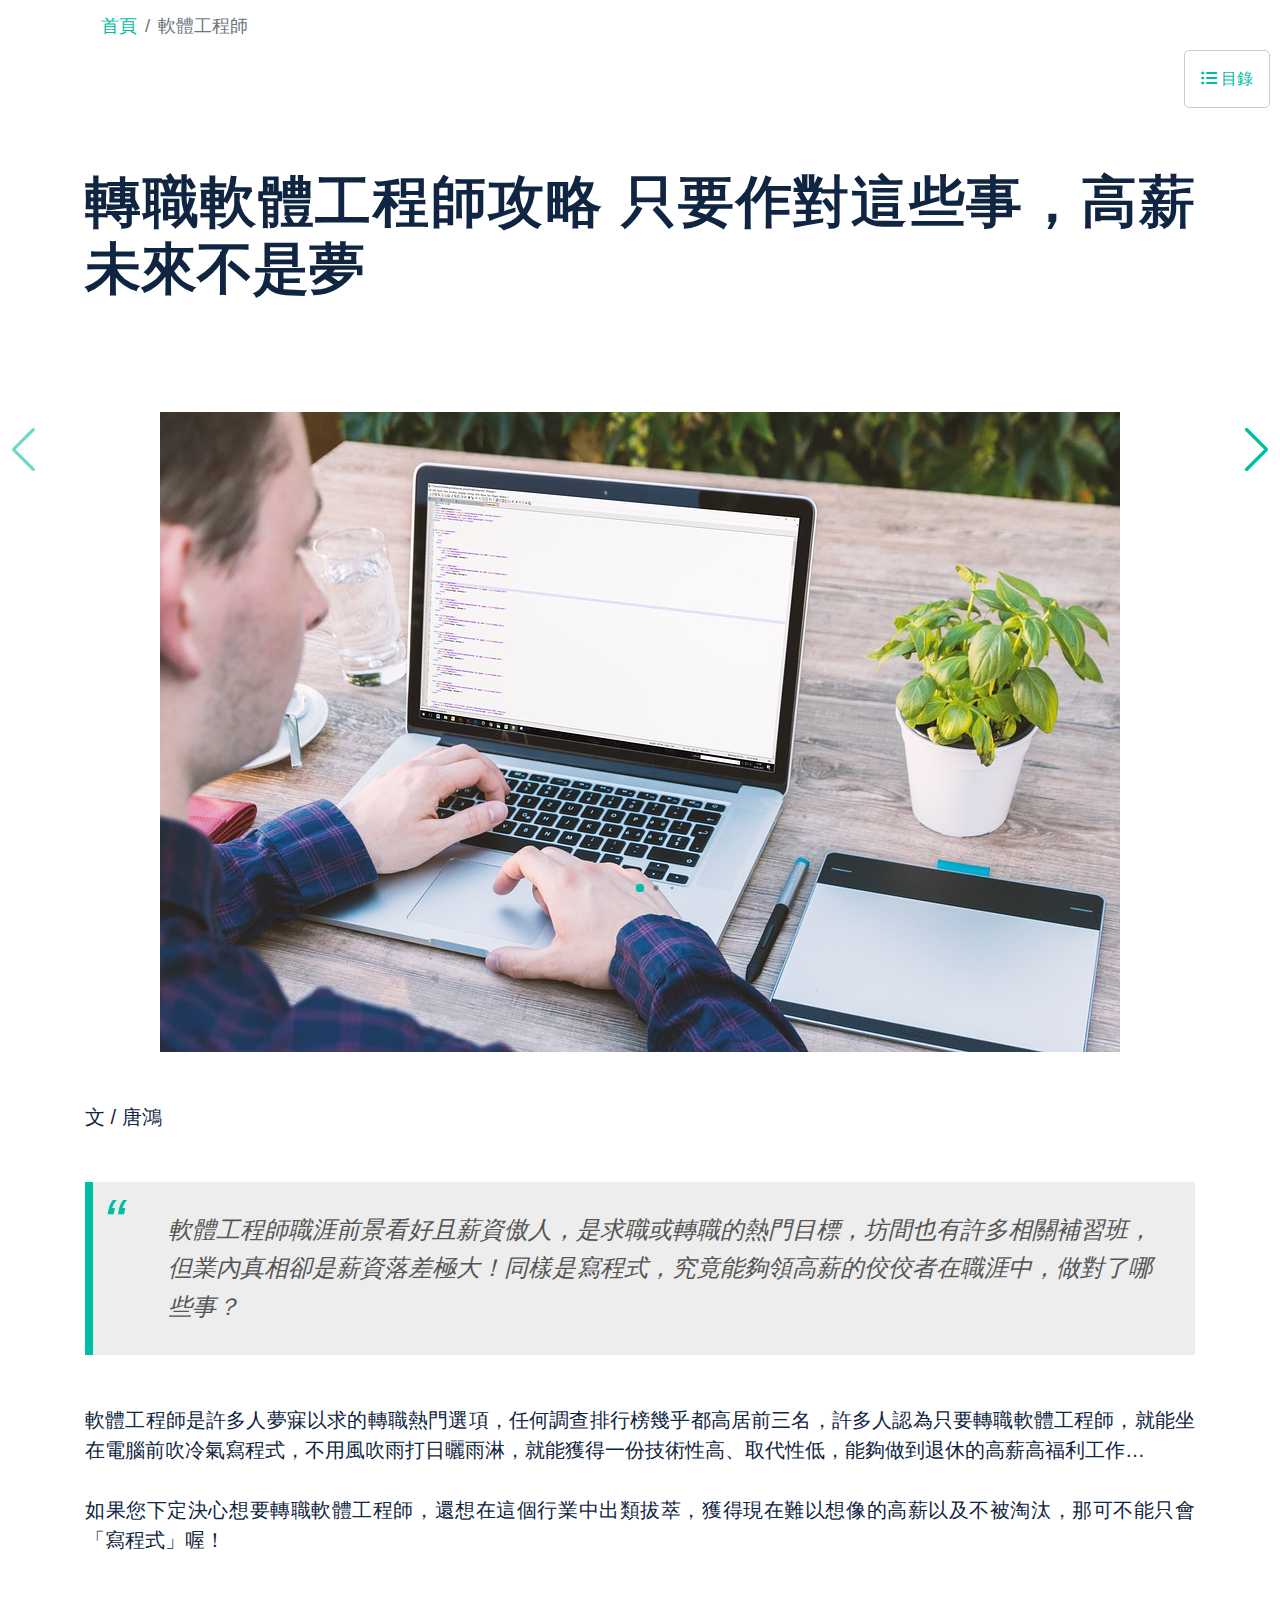
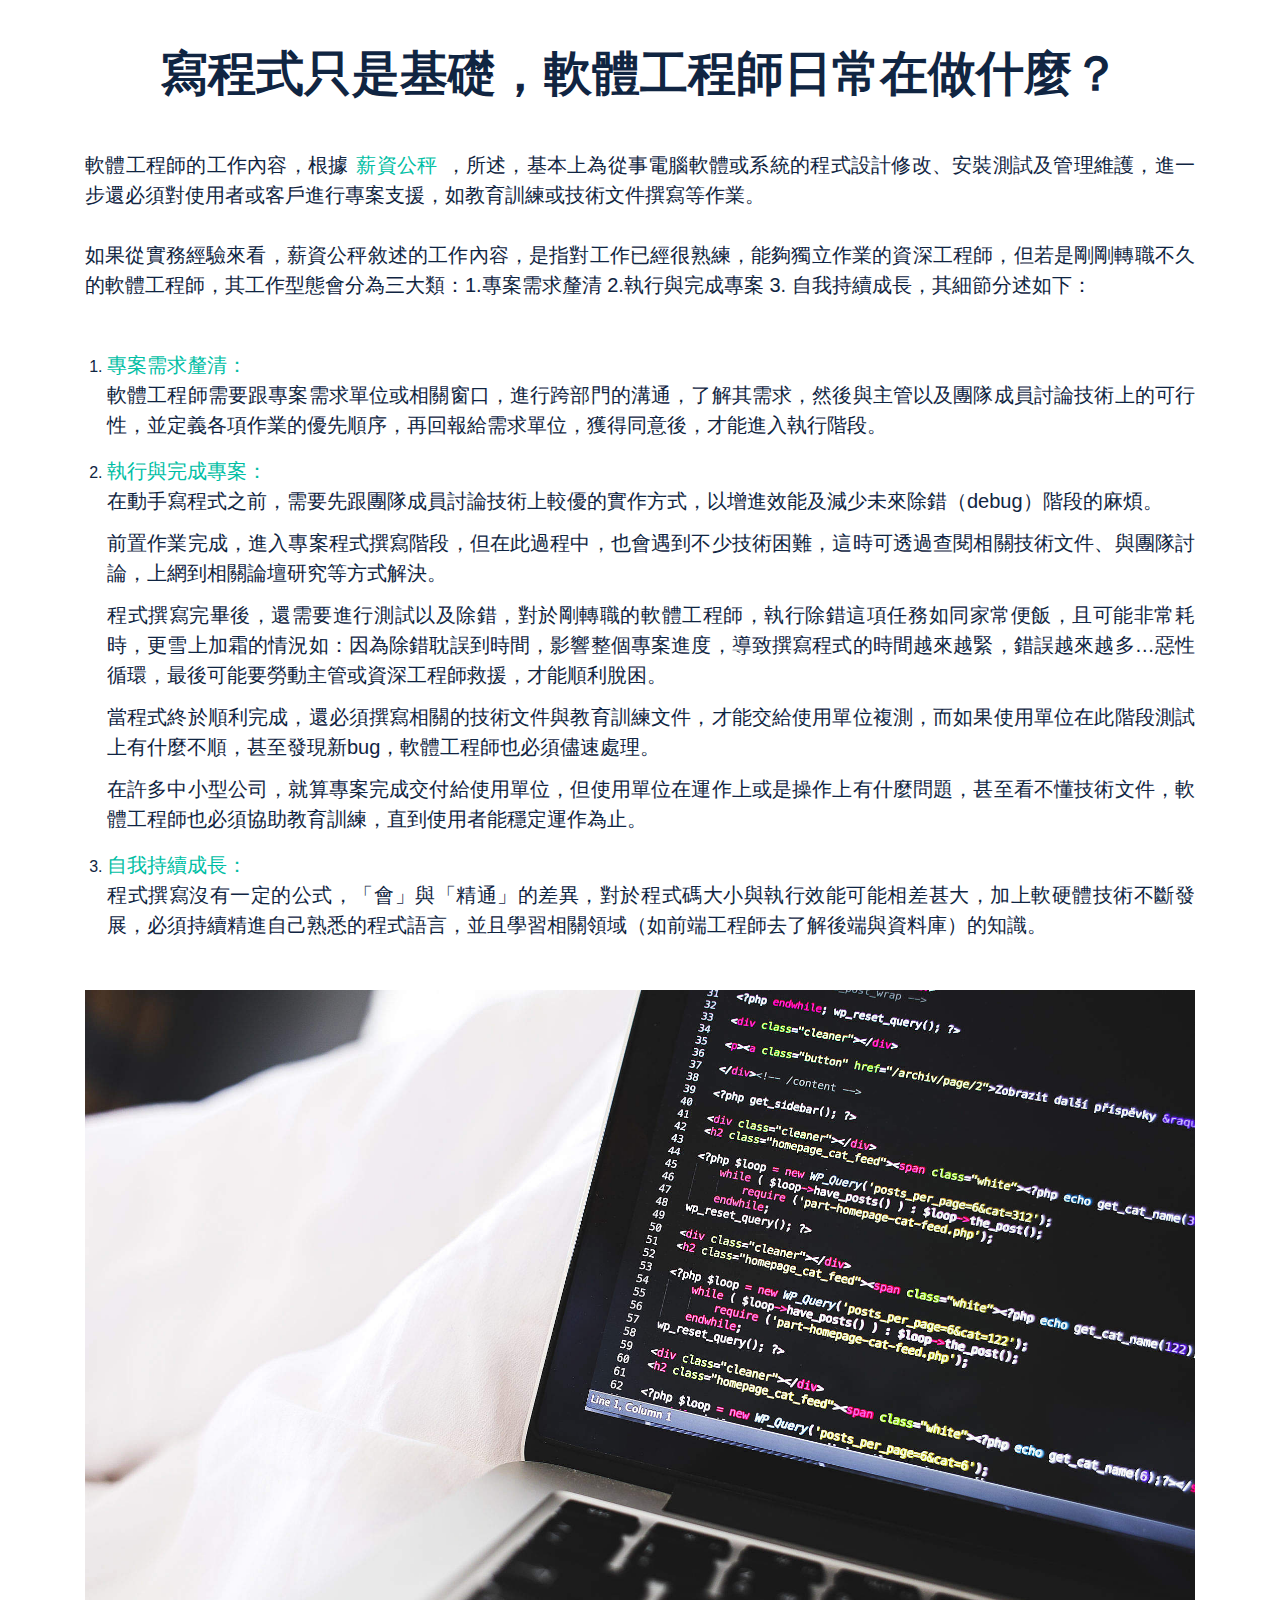
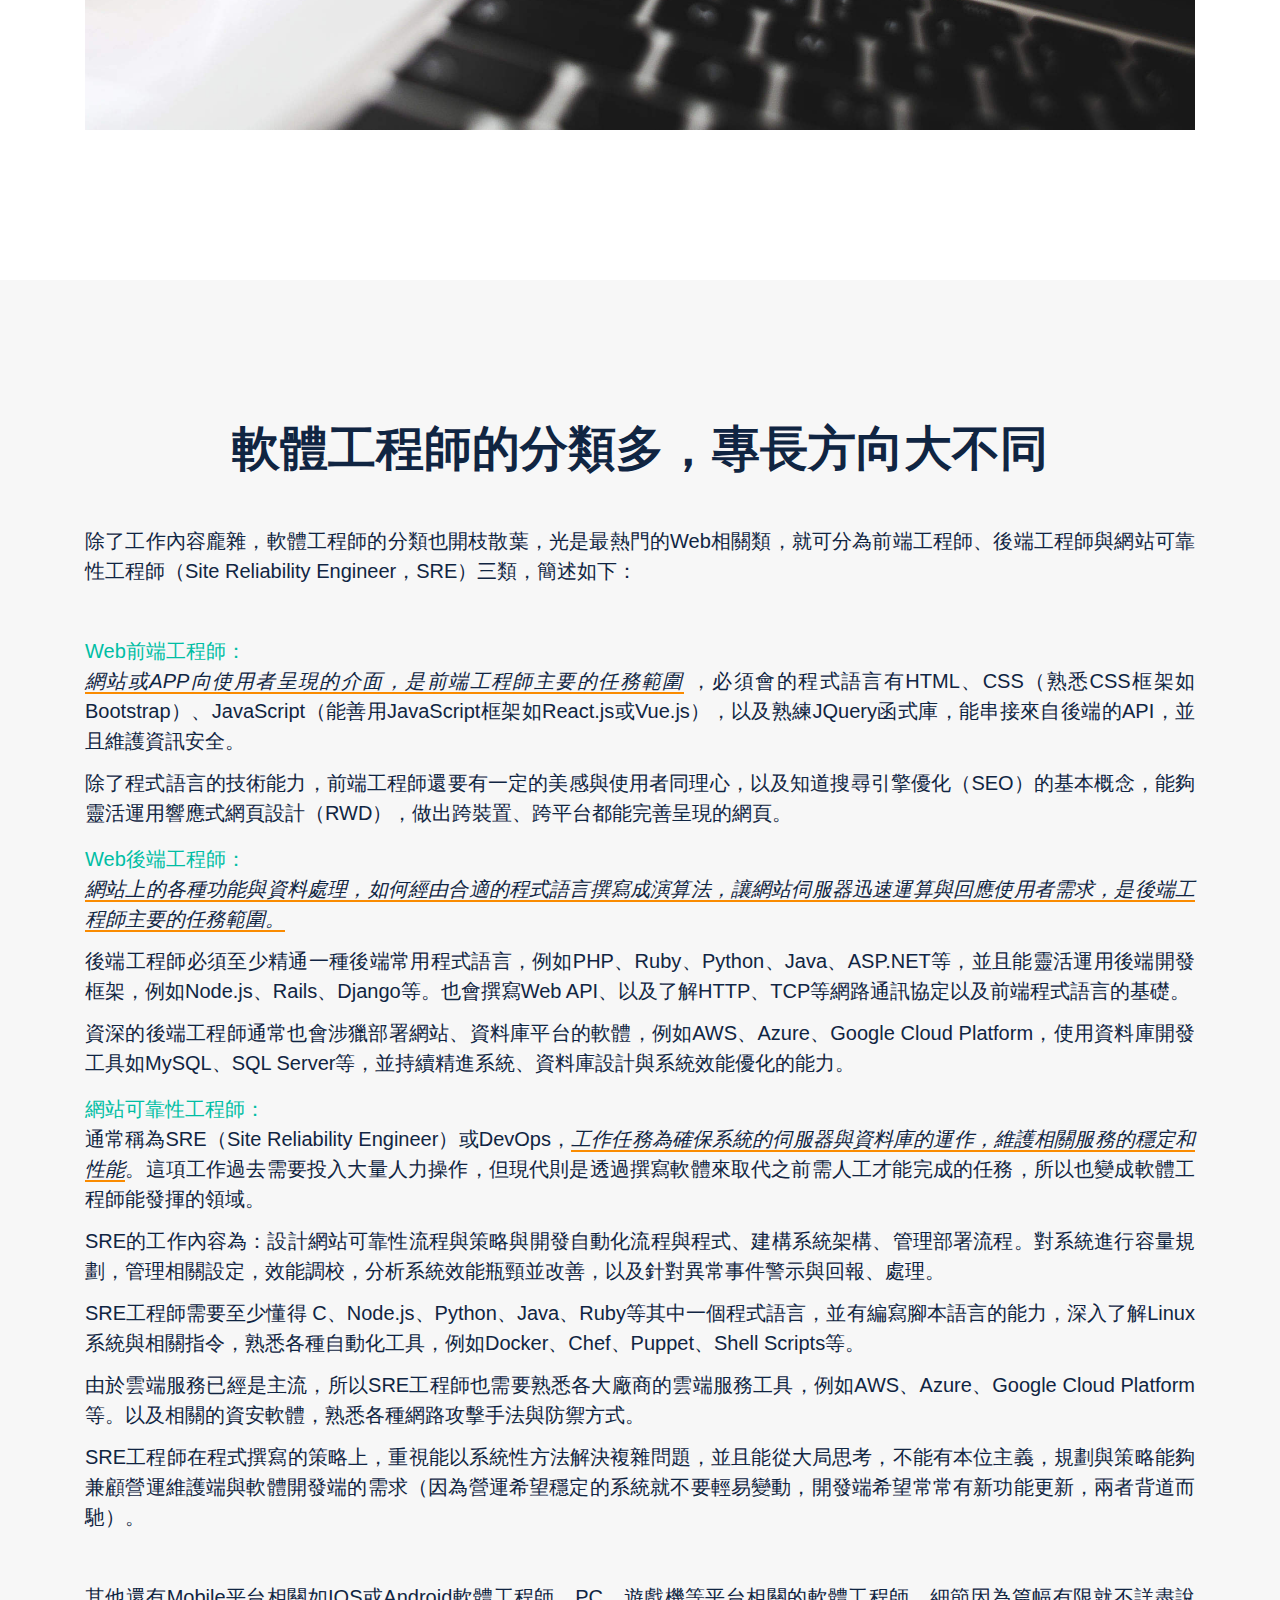
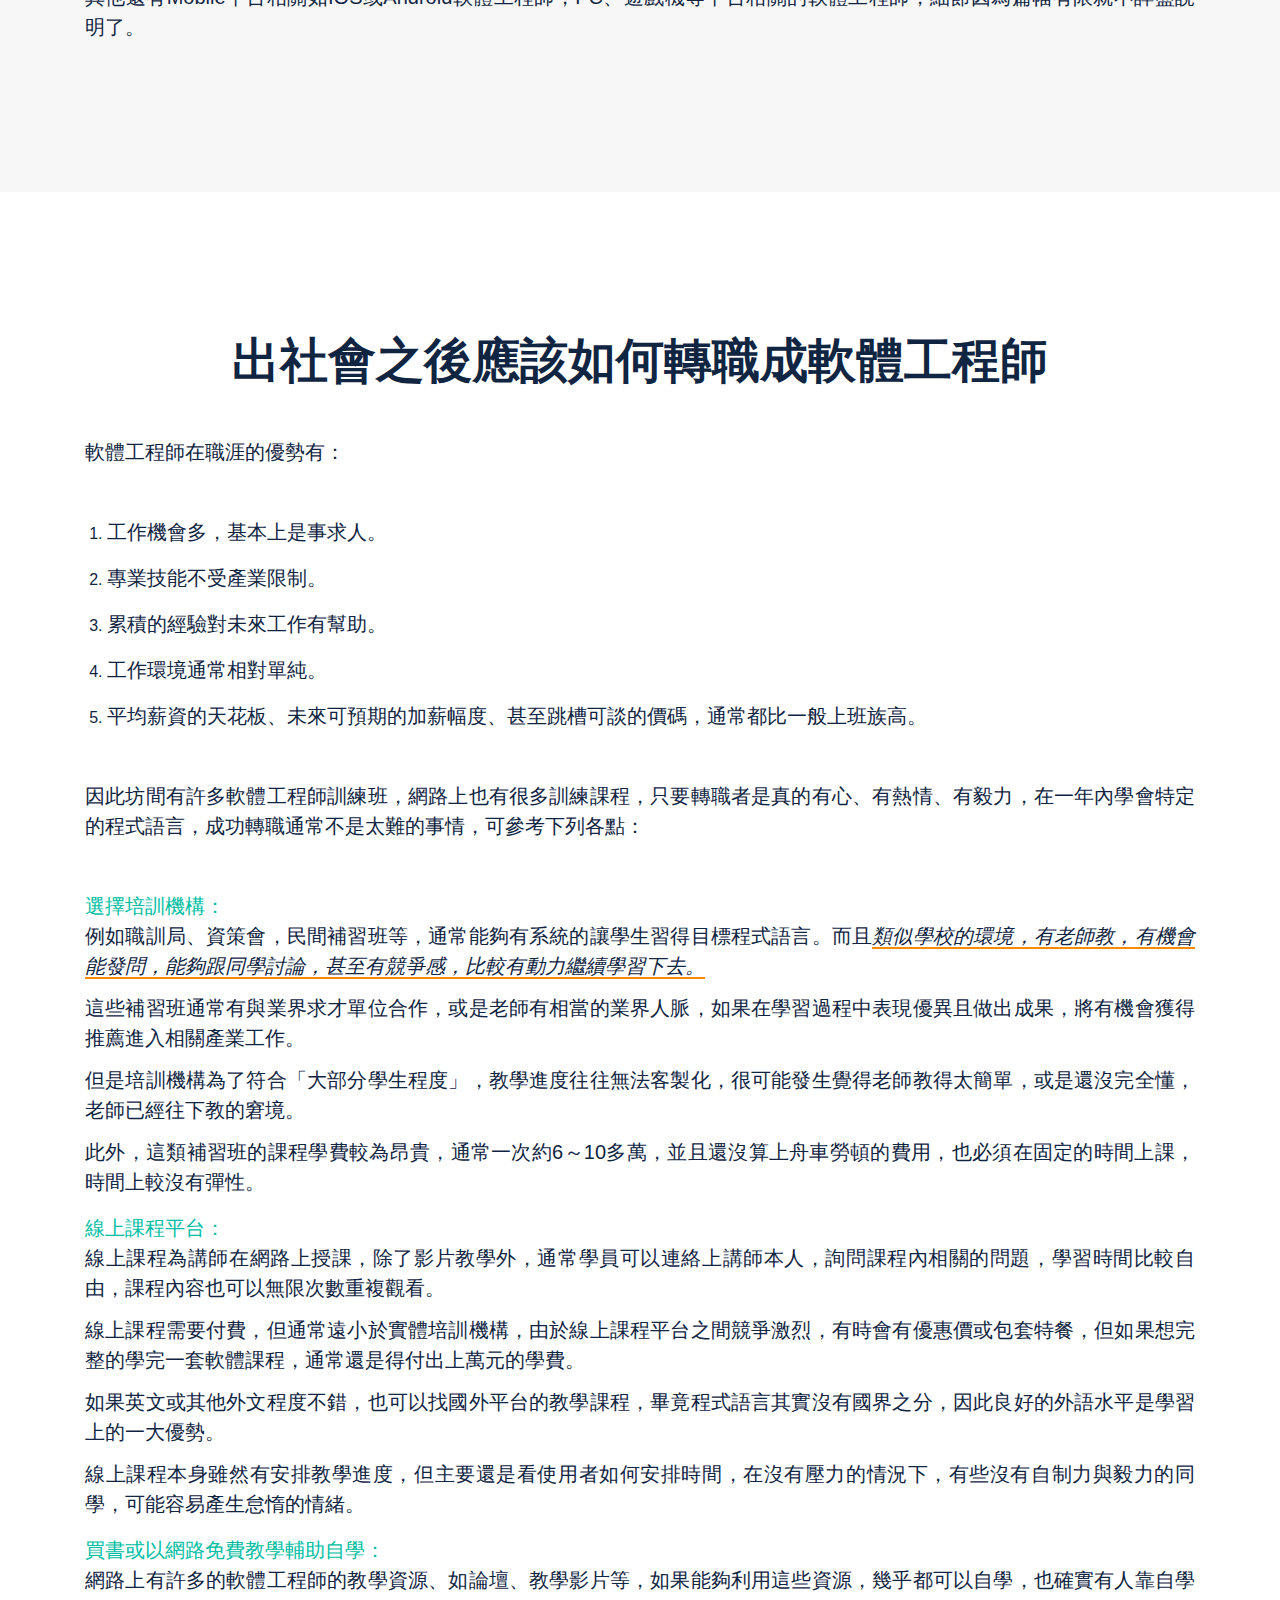
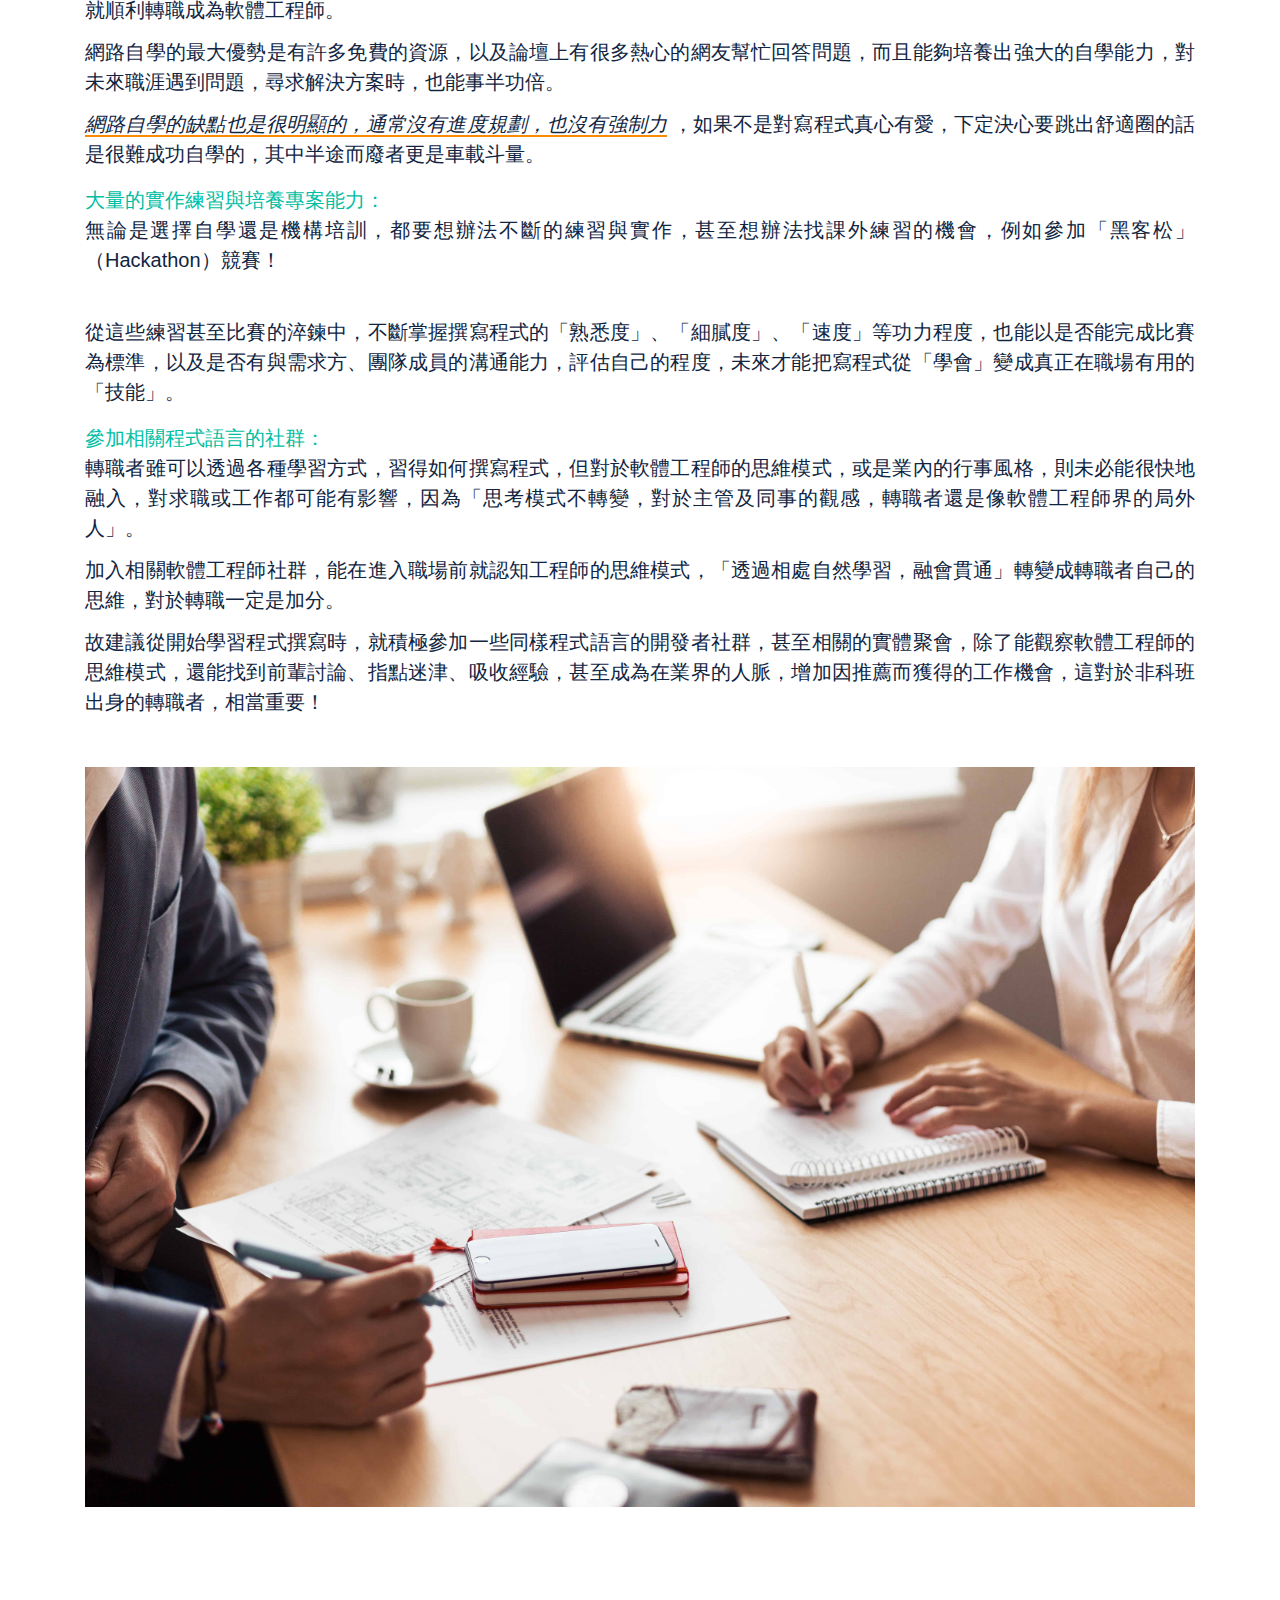
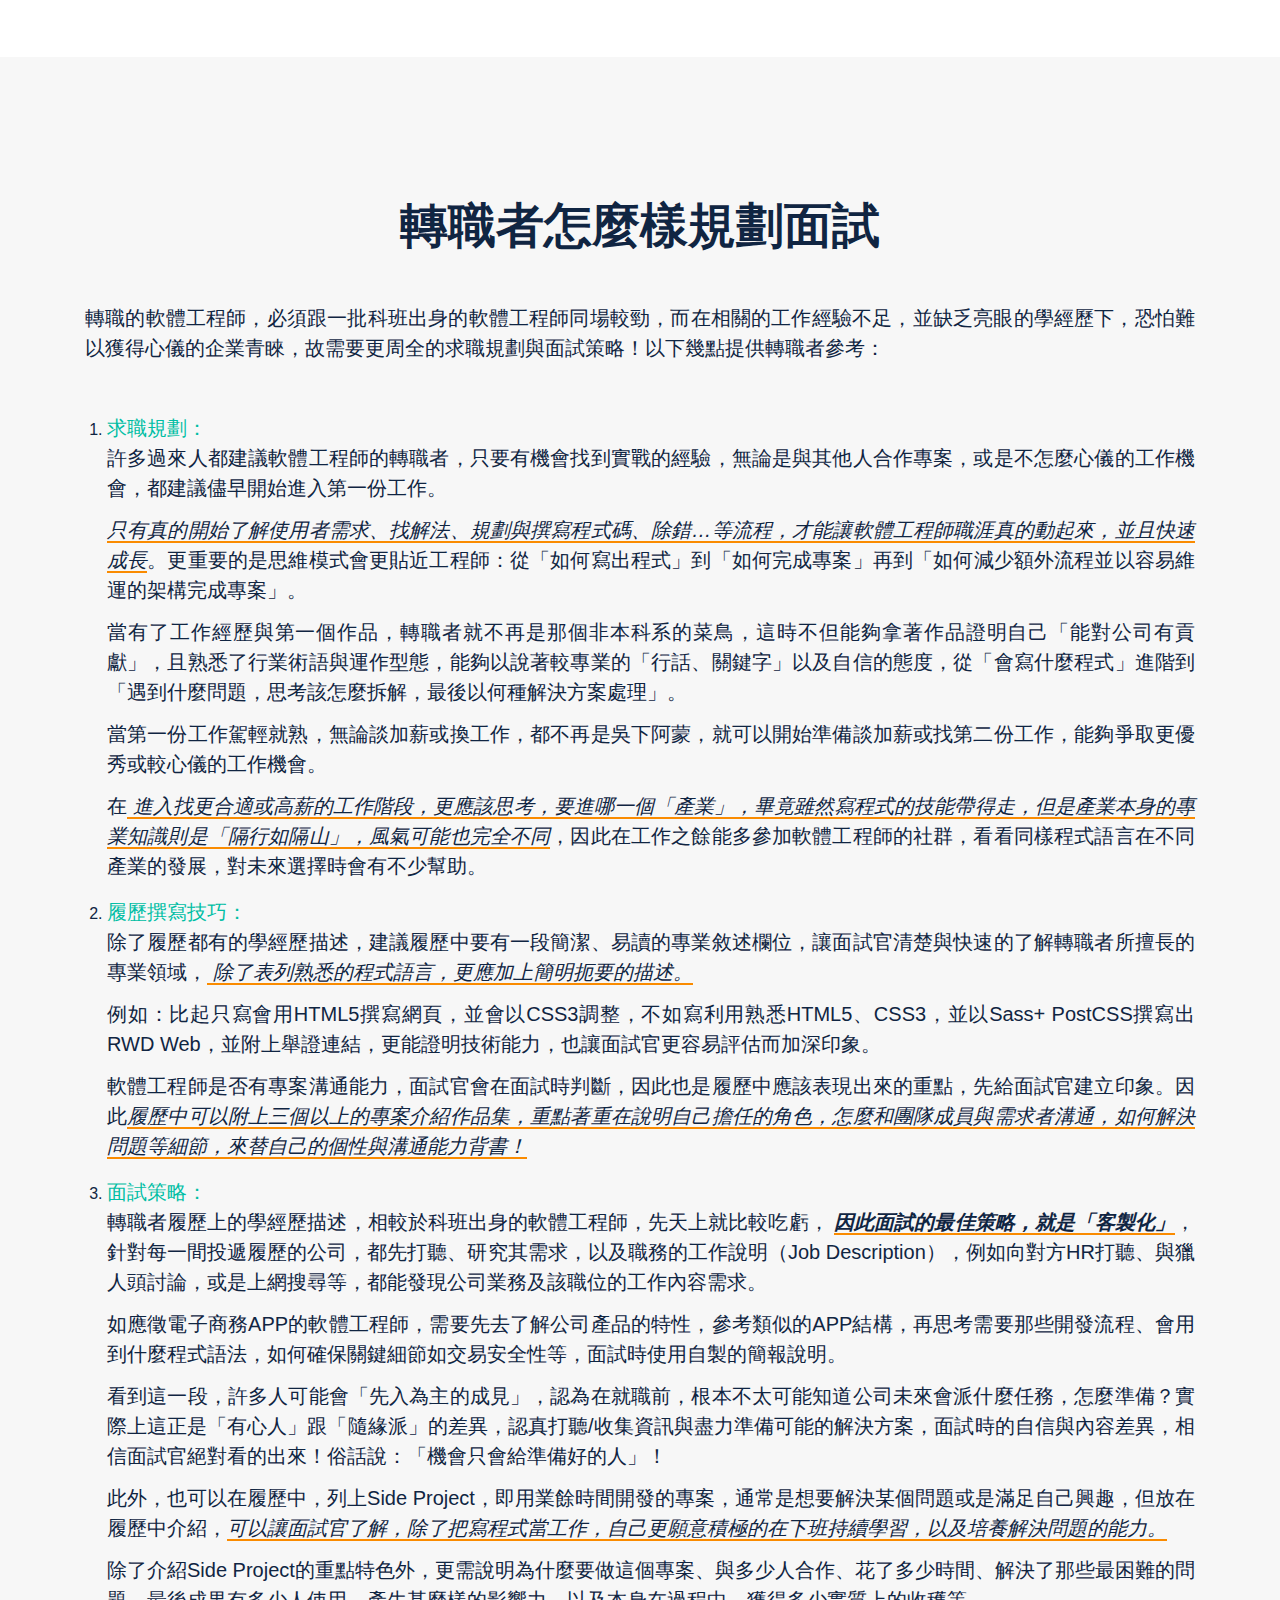
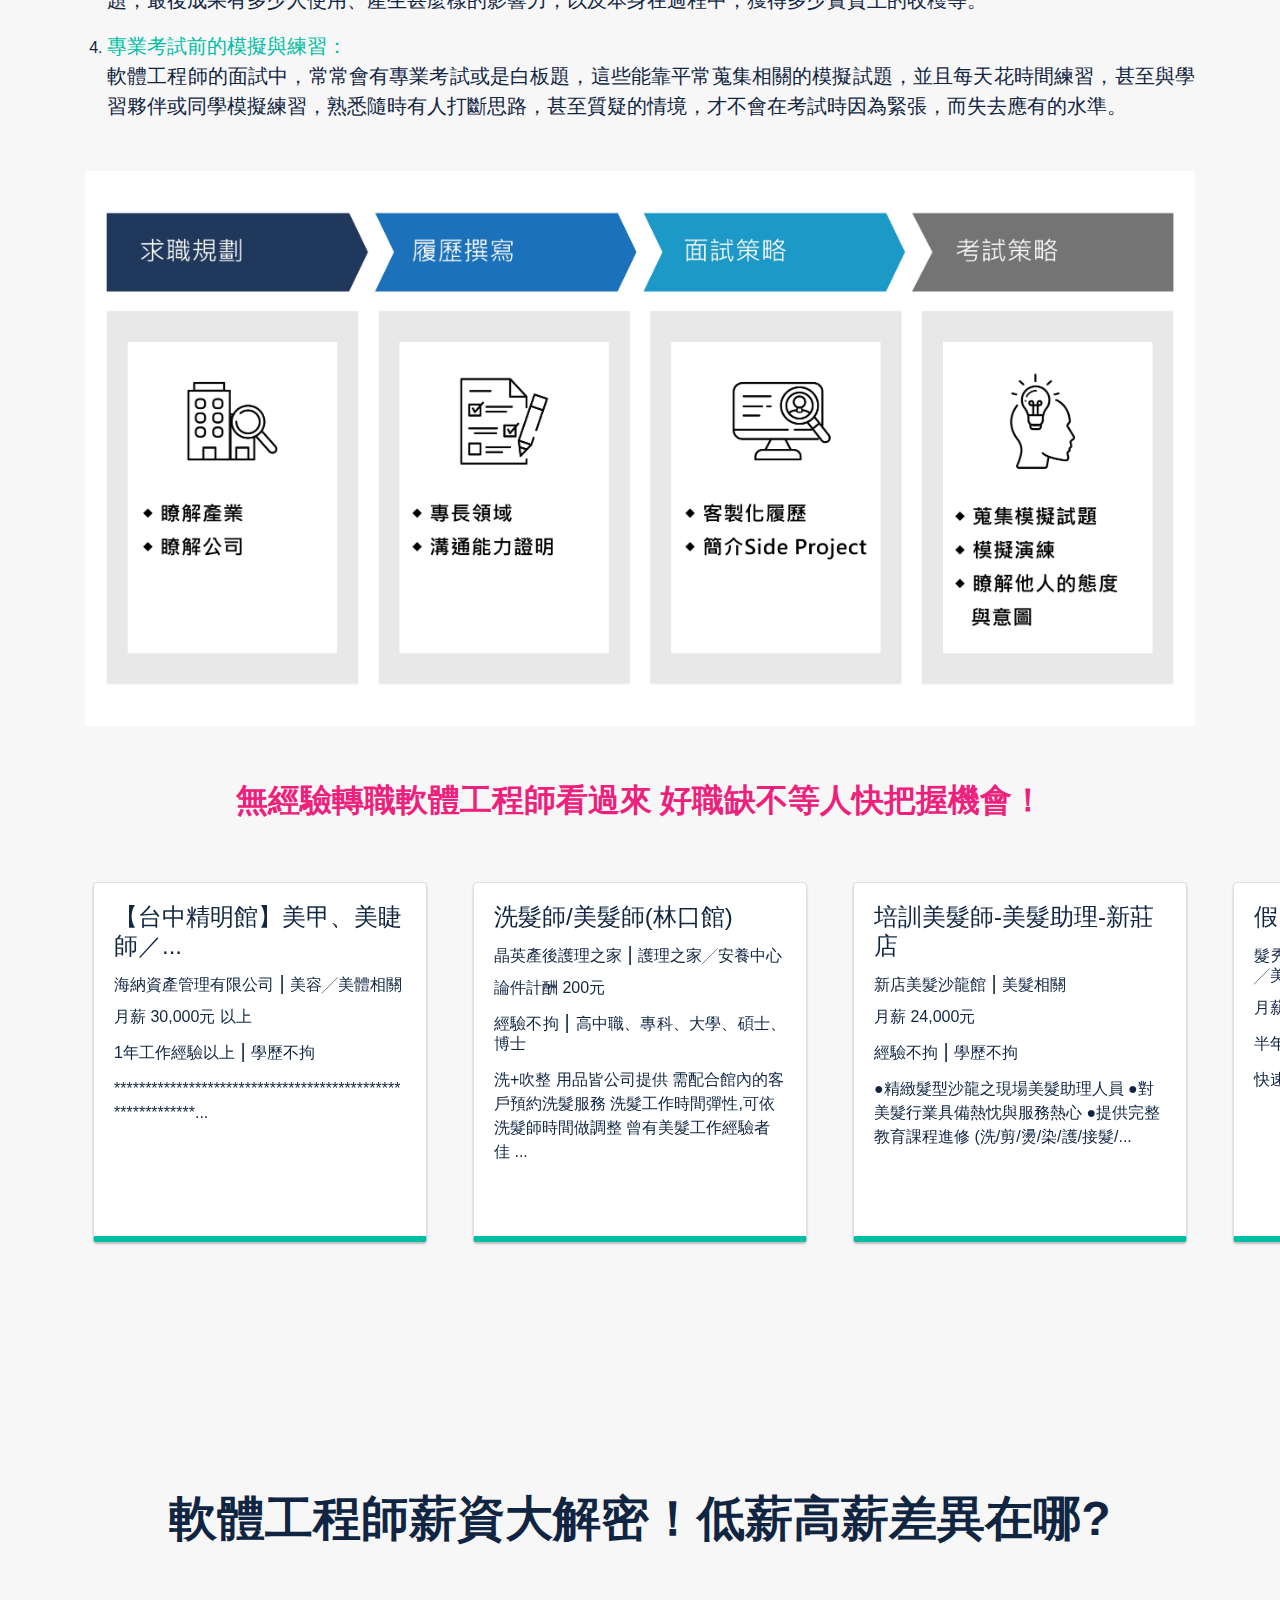
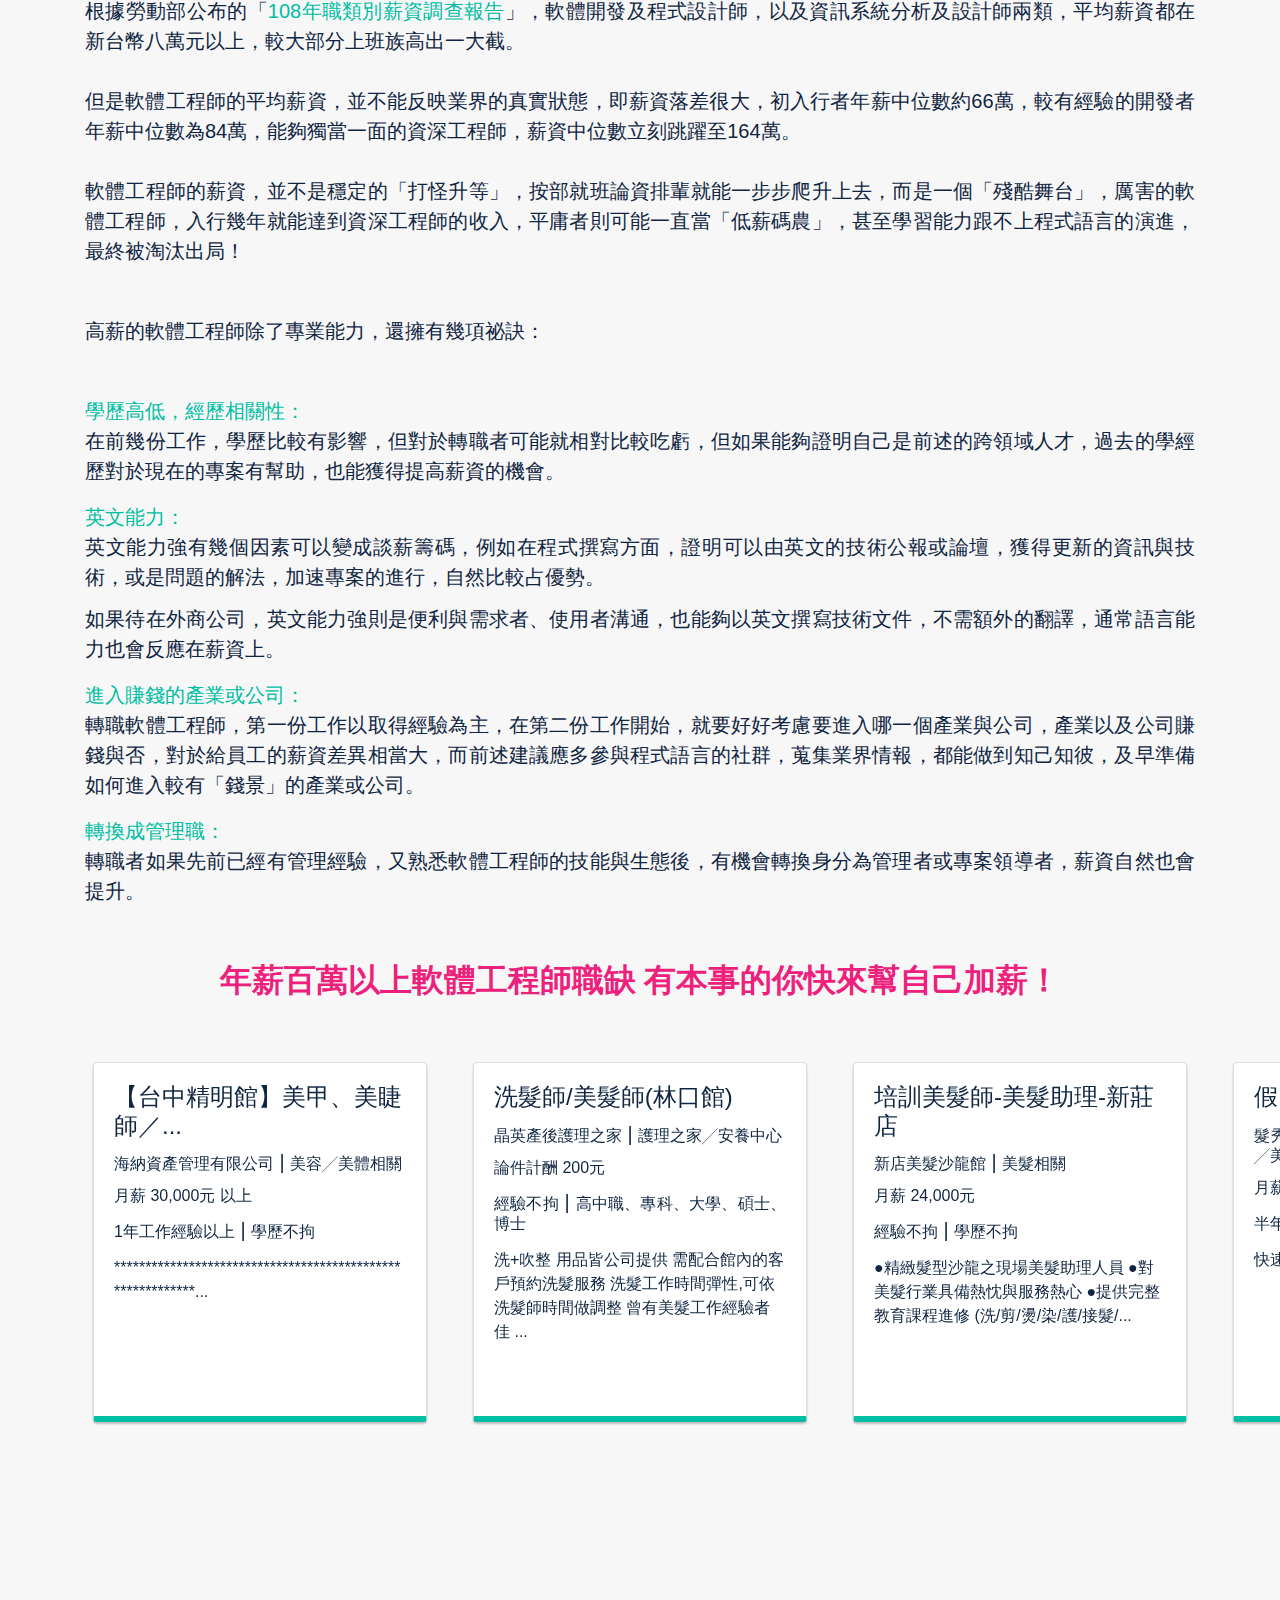
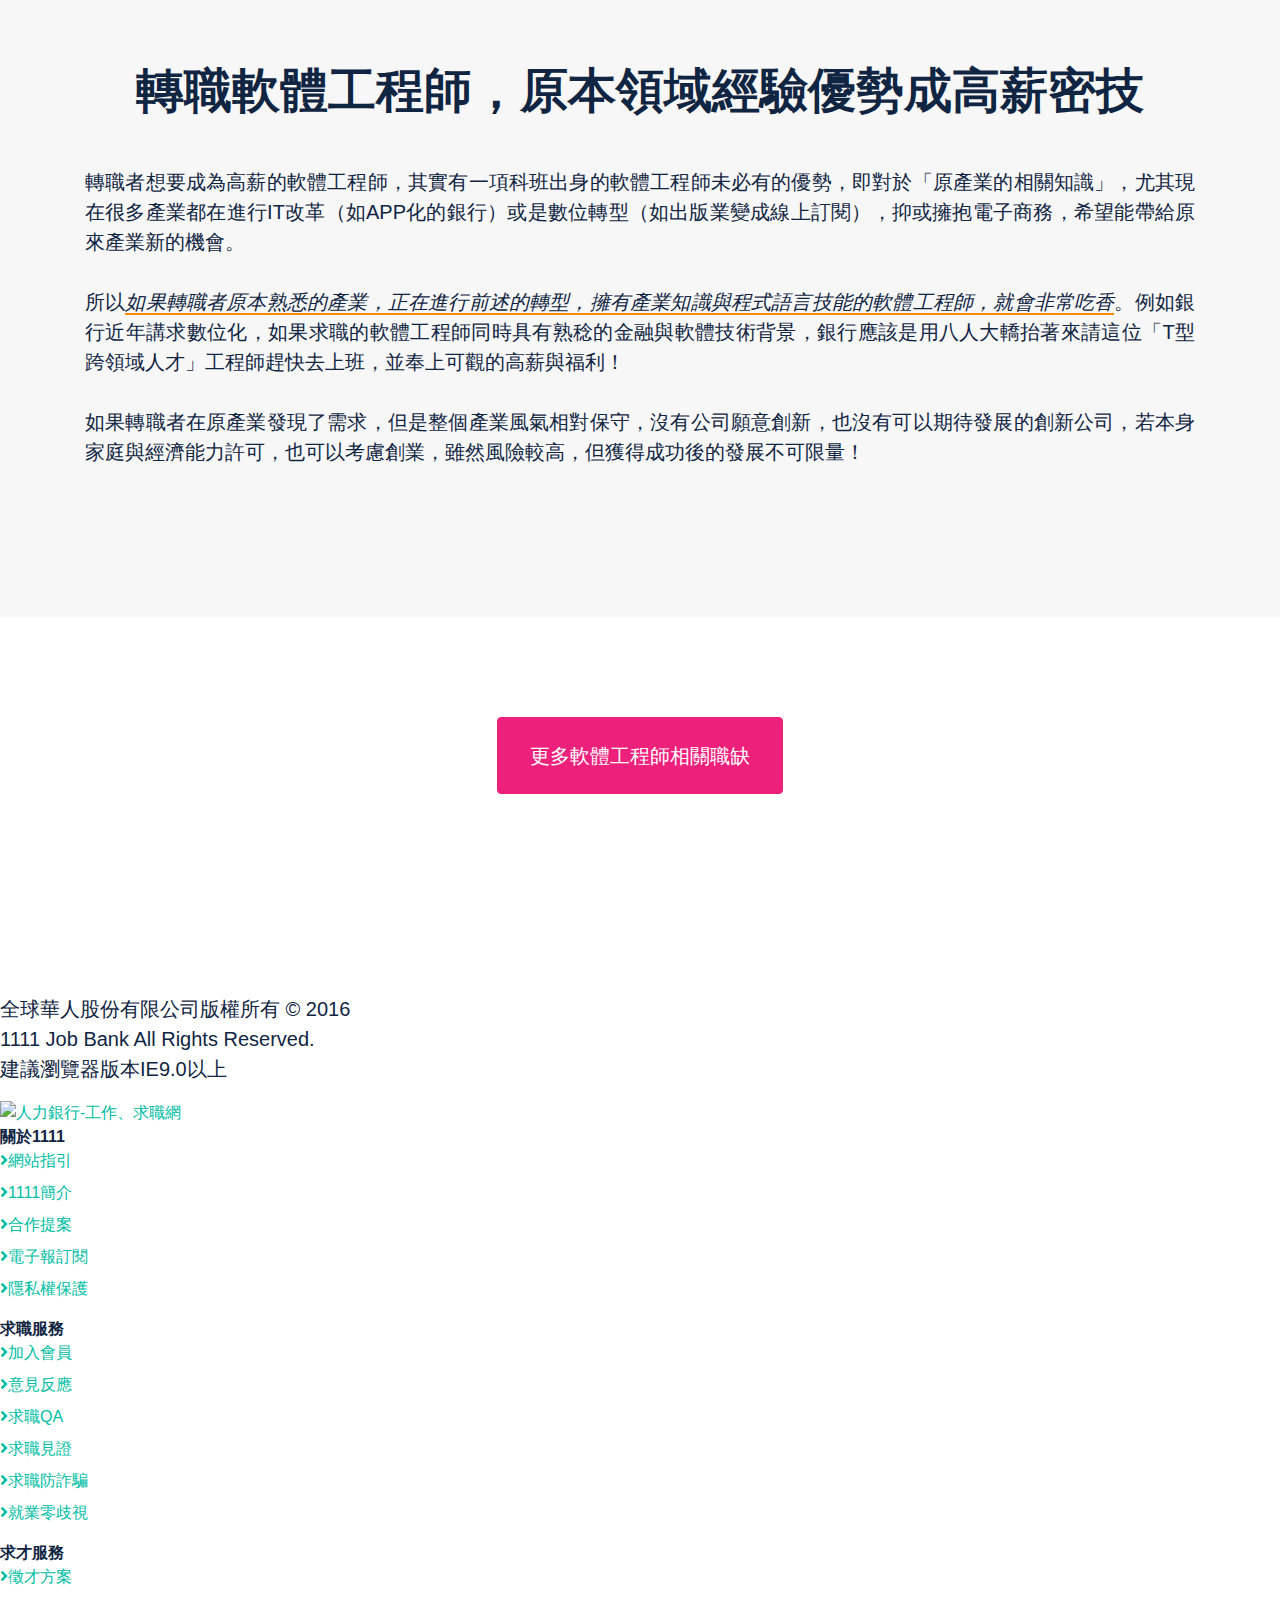
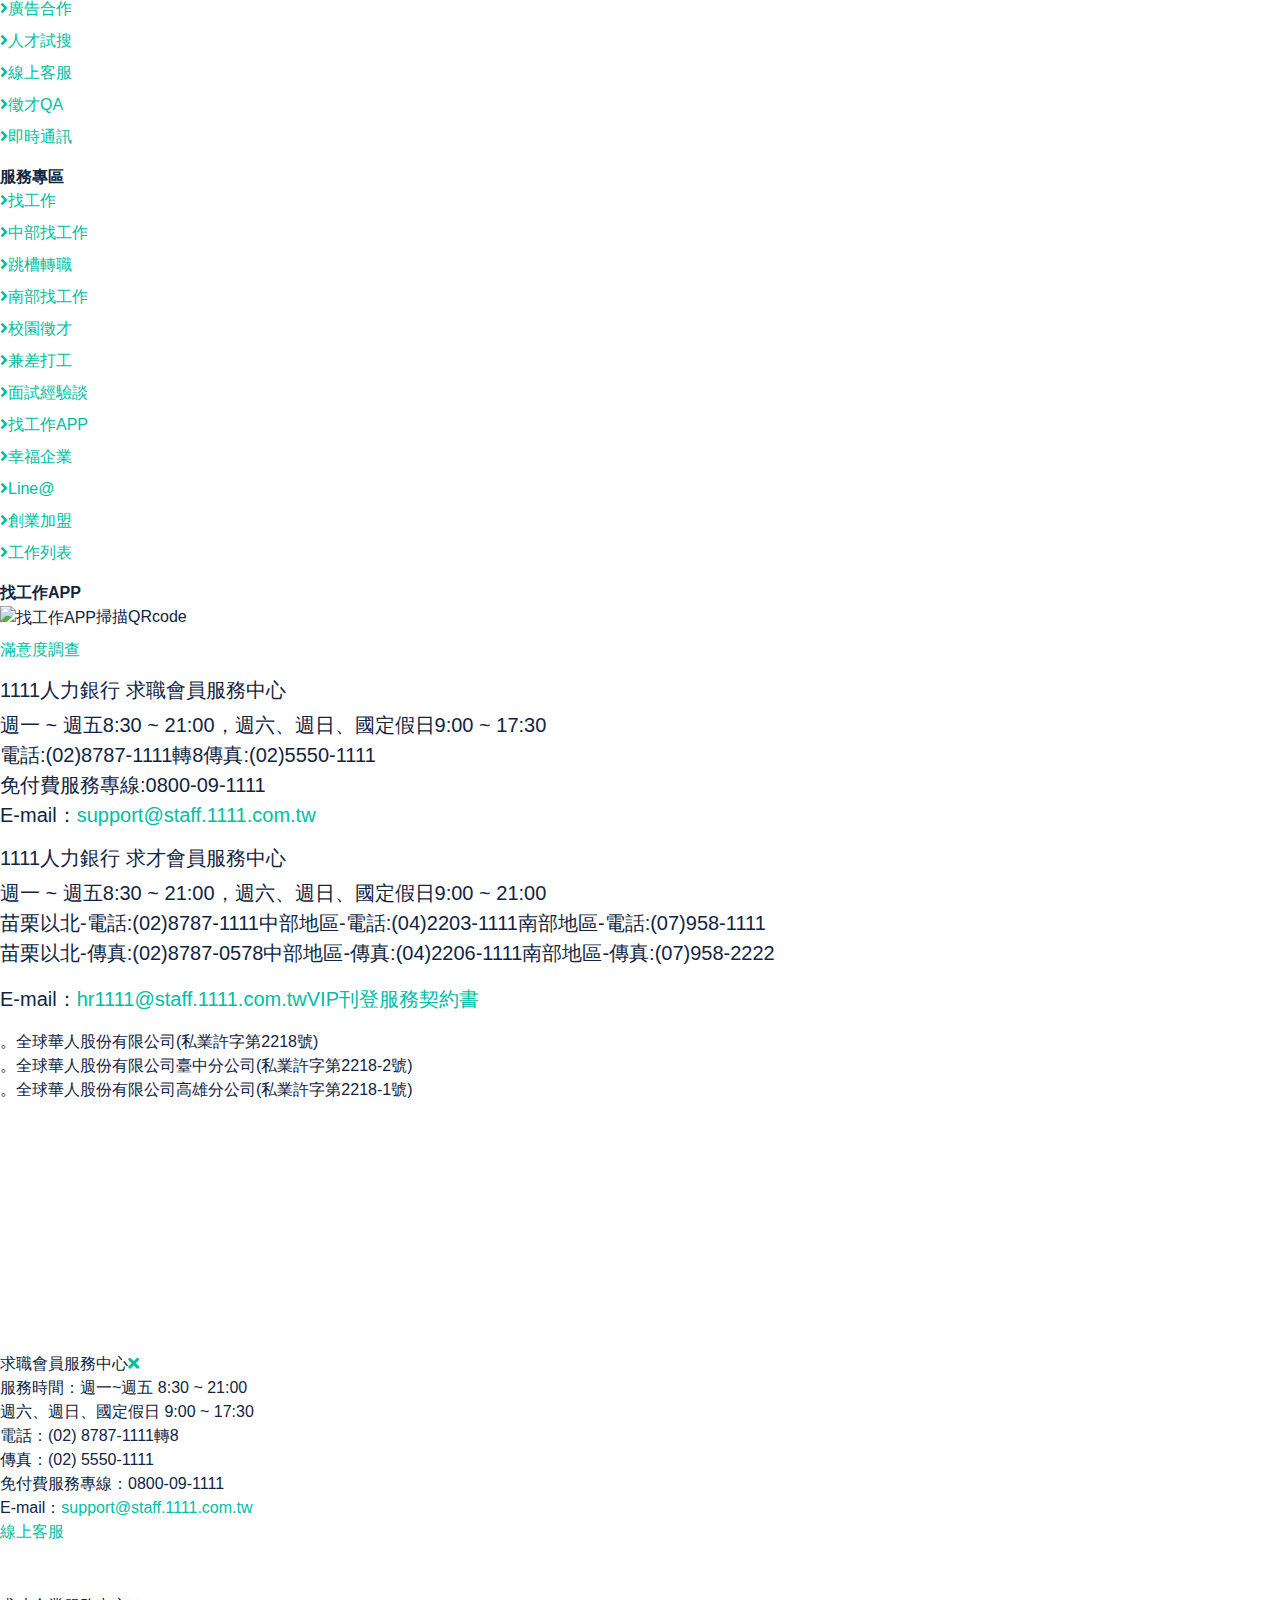
==== commit 6721138a: "Add files via upload" ====
--- a/index.html
+++ b/index.html
@@ -56,11 +56,14 @@
     <!--#include virtual="/adbanner/banner_counteru.asp"--><!--#include virtual="/includesU/toplink/toplinknew.asp"-->
     <div class="wrap">
         <header>
+            
             <a href="#category" data-toggle="collapse" class="category d-none d-sm-none d-md-none d-lg-block "><i
                     class="fas fa-list-ul"></i> 目錄</a>
             <a href="#category" data-toggle="collapse" class="category d-block d-sm-block d-md-block d-lg-none"><i
                     class="fas fa-list-ul"></i></a>
+           
             <ul id="category" class="collapse">
+                <input type="text">
                 <li>
                     <a href="#section1">
                         寫程式只是基礎，軟體工程師日常在做什麼？
@@ -102,7 +105,7 @@
                 <!-- / 麵包屑 -->
             </div>
         </section>
-        <input type="text">
+        
         <section>
             <div class="container">
                 <h1>轉職軟體工程師攻略  只要作對這些事，高薪未來不是夢</h1>
